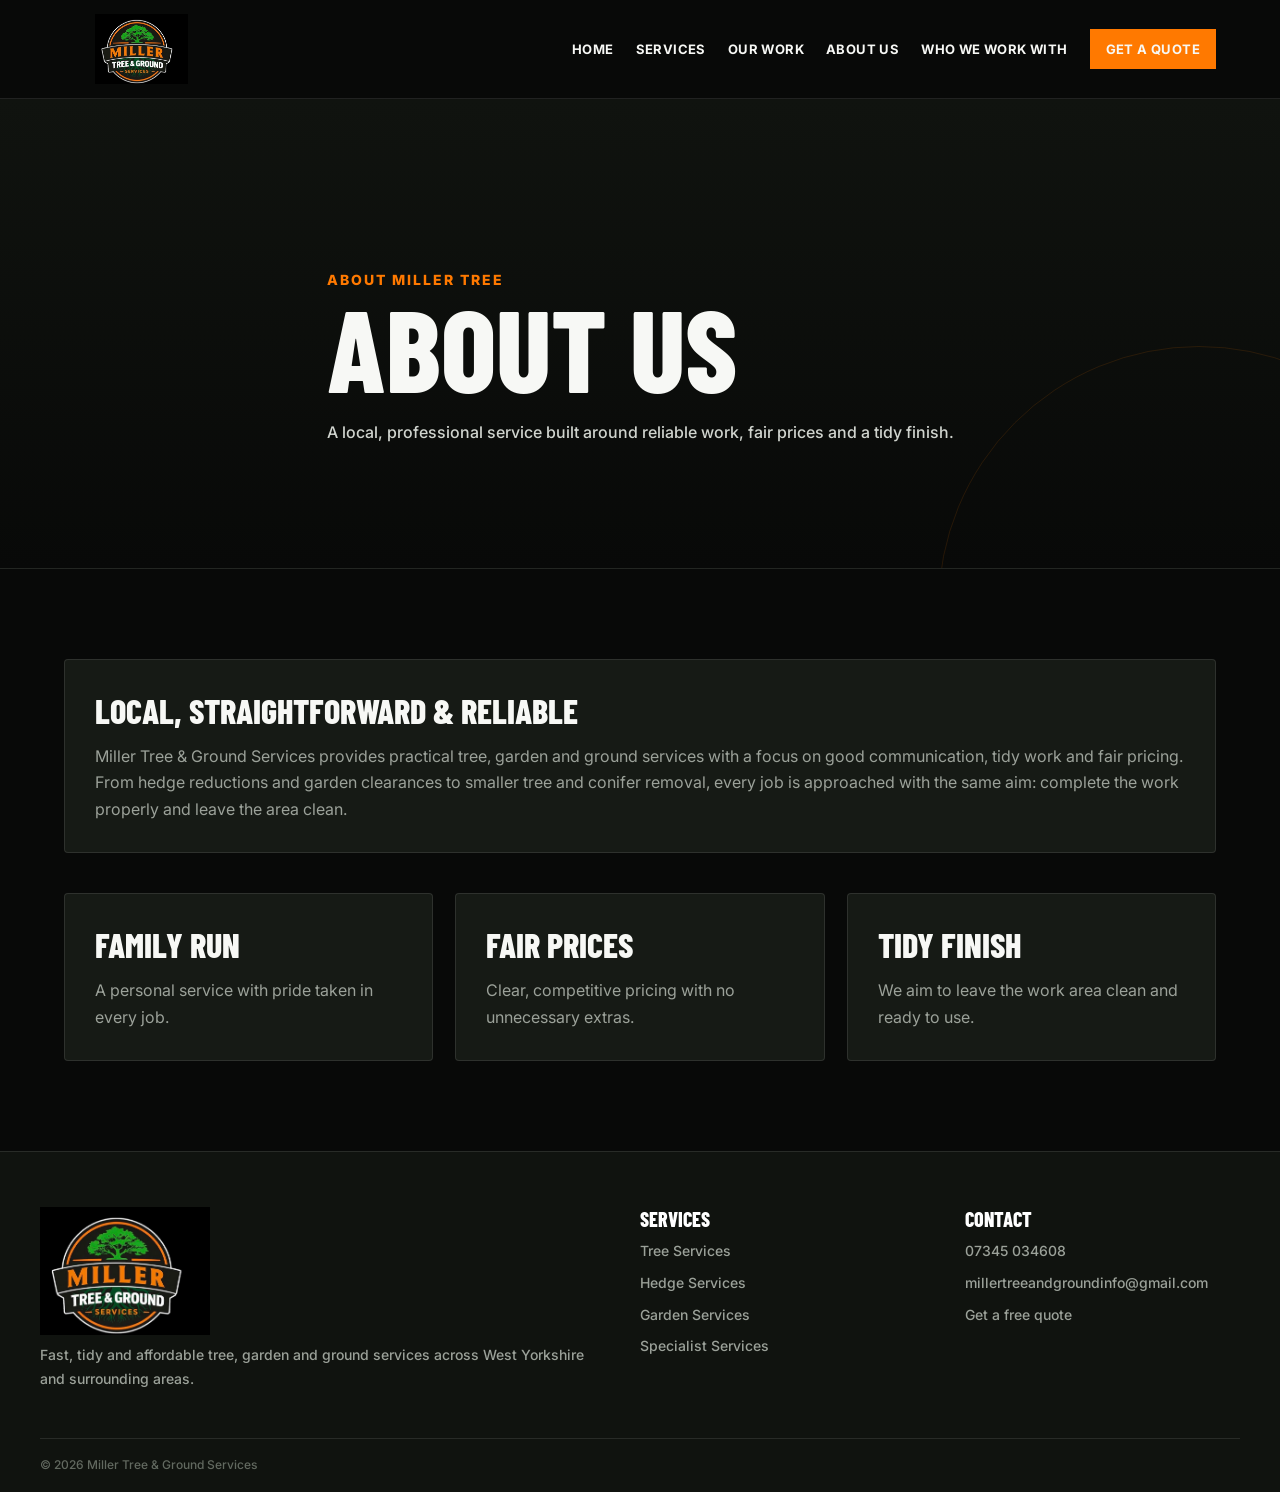
==== about.html @ 715f3e92 "j" ====
<!DOCTYPE html><html lang="en"><head><meta charset="UTF-8"><meta name="viewport" content="width=device-width, initial-scale=1.0"><title>About Us | Miller Tree & Ground Services</title><link rel="icon" href="images/logo.jpg"><link rel="preconnect" href="https://fonts.googleapis.com"><link rel="preconnect" href="https://fonts.gstatic.com" crossorigin><link href="https://fonts.googleapis.com/css2?family=Barlow+Condensed:wght@500;600;700;800&family=Inter:wght@400;500;600;700;800&display=swap" rel="stylesheet"><link rel="stylesheet" href="style.css"><style>.page-wrap{max-width:1200px;margin:0 auto;padding:90px 24px}.page-hero{padding:120px 24px 70px;background:linear-gradient(180deg,#10130f,#080908);border-bottom:1px solid rgba(255,255,255,.08)}.page-hero-inner{max-width:1200px;margin:auto}.eyebrow{color:#ff7900;font:800 14px 'Inter';letter-spacing:2px;text-transform:uppercase}.page-title{font:800 clamp(52px,8vw,96px)/.9 'Barlow Condensed';margin:12px 0 20px;text-transform:uppercase}.page-lead{max-width:760px;color:#d0d4ce;font:500 18px/1.7 'Inter'}.cards{display:grid;grid-template-columns:repeat(3,1fr);gap:22px;margin-top:40px}.card{background:#161a15;border:1px solid rgba(255,255,255,.1);padding:30px;border-radius:4px}.card h3{font:800 34px 'Barlow Condensed';text-transform:uppercase;margin:0 0 12px}.card p{color:#9ba199;line-height:1.65}.card a,.cta{display:inline-block;color:#fff;background:#ff7900;padding:13px 20px;font:800 14px 'Inter';text-decoration:none;margin-top:12px;text-transform:uppercase}.gallery{display:grid;grid-template-columns:repeat(3,1fr);gap:16px;margin-top:35px}.gallery figure{margin:0;background:#161a15;border:1px solid rgba(255,255,255,.1);overflow:hidden}.gallery img{width:100%;height:270px;object-fit:cover;display:block}.gallery figcaption{padding:14px 16px;color:#fff;font:700 14px 'Inter';text-transform:uppercase;letter-spacing:.5px}.ba{display:grid;grid-template-columns:1fr 1fr;gap:20px;margin:35px 0 60px}.ba figure{margin:0;background:#161a15;border:1px solid rgba(255,255,255,.1)}.ba img{width:100%;height:360px;object-fit:cover;display:block}.ba figcaption{padding:14px 18px;font:800 15px 'Inter';color:#fff}.ba .before figcaption{color:#ff7900}.ba .after figcaption{color:#7bd84b}.quote-box{background:#161a15;border:1px solid rgba(255,255,255,.1);padding:35px;max-width:800px}.quote-box label{display:block;color:#d0d4ce;font:700 13px 'Inter';margin:18px 0 7px;text-transform:uppercase}.quote-box input,.quote-box textarea,.quote-box select{width:100%;box-sizing:border-box;background:#080908;border:1px solid rgba(255,255,255,.15);color:#fff;padding:14px;font:500 15px 'Inter'}.quote-box textarea{min-height:150px;resize:vertical}.quote-box button{border:0;cursor:pointer;margin-top:20px;background:#ff7900;color:#fff;padding:15px 24px;font:800 14px 'Inter';text-transform:uppercase}@media(max-width:800px){.cards,.gallery{grid-template-columns:1fr}.ba{grid-template-columns:1fr}.ba img{height:260px}.page-wrap{padding:65px 18px}}</style></head><body><header class="site-header"><div class="header-inner"><a class="logo-link" href="index.html"><img src="images/logo.jpg" alt="Miller Tree & Ground Services"></a><nav><a href="index.html">Home</a><a href="services.html">Services</a><a href="our-work.html">Our Work</a><a href="about.html">About Us</a><a href="who-we-work-with.html">Who We Work With</a><a class="header-cta" href="quote.html">Get A Quote</a></nav></div></header><main><section class="page-hero"><div class="page-hero-inner"><div class="eyebrow">About Miller Tree</div><h1 class="page-title">About Us</h1><p class="page-lead">A local, professional service built around reliable work, fair prices and a tidy finish.</p></div></section><div class="page-wrap"><div class="card"><h3>Local, straightforward & reliable</h3><p>Miller Tree & Ground Services provides practical tree, garden and ground services with a focus on good communication, tidy work and fair pricing.</p><p>From hedge reductions and garden clearances to smaller tree and conifer removal, every job is approached with the same aim: complete the work properly and leave the area clean.</p></div><div class="cards"><article class="card"><h3>Family run</h3><p>A personal service with pride taken in every job.</p></article><article class="card"><h3>Fair prices</h3><p>Clear, competitive pricing with no unnecessary extras.</p></article><article class="card"><h3>Tidy finish</h3><p>We aim to leave the work area clean and ready to use.</p></article></div></div></main><footer class="site-footer"><div class="footer-inner"><div><img src="images/logo.jpg" alt="Miller Tree & Ground Services" style="width:170px"><p>Fast, tidy and affordable tree, garden and ground services across West Yorkshire and surrounding areas.</p></div><div><h3>Services</h3><a href="services.html">Tree Services</a><a href="services.html">Hedge Services</a><a href="services.html">Garden Services</a><a href="services.html">Specialist Services</a></div><div><h3>Contact</h3><a href="tel:07345034608">07345 034608</a><a href="mailto:millertreeandgroundinfo@gmail.com">millertreeandgroundinfo@gmail.com</a><a href="quote.html">Get a free quote</a></div></div><div class="footer-bottom">© 2026 Miller Tree & Ground Services</div></footer></body></html>
---- style.css ----
/* =========================================================
   MILLER TREE & GROUND SERVICES
   MAIN WEBSITE STYLES
========================================================= */


/* =========================================================
   VARIABLES
========================================================= */

:root {

    --black: #080908;
    --black-light: #10130f;
    --black-panel: #161a15;

    --orange: #ff7900;
    --orange-light: #ff941f;

    --green: #5fbd31;
    --green-light: #7bd84b;

    --white: #f7f8f5;
    --grey-light: #d0d4ce;
    --grey: #9ba199;
    --grey-dark: #626960;

    --border: rgba(255,255,255,0.10);

    --shadow:
        0 25px 70px rgba(0,0,0,0.35);

    --max-width: 1200px;

}


/* =========================================================
   RESET
========================================================= */

* {
    box-sizing: border-box;
    margin: 0;
    padding: 0;
}

html {
    scroll-behavior: smooth;
}

body {

    background: var(--black);

    color: var(--white);

    font-family:
        "Inter",
        Arial,
        sans-serif;

    line-height: 1.6;

    overflow-x: hidden;

}

body.menu-open {
    overflow: hidden;
}

a {
    color: inherit;
    text-decoration: none;
}

button,
input,
textarea,
select {
    font-family: inherit;
}

img {
    max-width: 100%;
    display: block;
}


/* =========================================================
   GLOBAL CONTAINER
========================================================= */

.site-container {

    width:
        min(
            var(--max-width),
            calc(100% - 50px)
        );

    margin-left: auto;
    margin-right: auto;

}


/* =========================================================
   TOP BAR
========================================================= */

.top-bar {

    background: var(--orange);

    color: #111;

    font-size: 11px;

    font-weight: 800;

    letter-spacing: 0.08em;

}

.top-bar-inner {

    min-height: 38px;

    display: flex;

    align-items: center;

    justify-content: space-between;

    gap: 20px;

}

.top-bar a {

    transition: 0.2s ease;

}

.top-bar a:hover {
    opacity: 0.65;
}


/* =========================================================
   HEADER
========================================================= */

.site-header {

    position: sticky;

    top: 0;

    z-index: 100;

    background:
        rgba(8,9,8,0.94);

    backdrop-filter:
        blur(18px);

    border-bottom:
        1px solid var(--border);

}

.navigation-container {

    height: 86px;

    display: flex;

    align-items: center;

    justify-content: space-between;

    gap: 35px;

}


/* =========================================================
   BRAND
========================================================= */

.site-brand {

    display: flex;

    align-items: center;

    gap: 12px;

    flex-shrink: 0;

}

.brand-logo-placeholder {

    width: 53px;

    height: 53px;

    border-radius: 50%;

    background:
        linear-gradient(
            145deg,
            var(--orange),
            #cc5200
        );

    color: #111;

    display: grid;

    place-items: center;

    font-family:
        "Barlow Condensed",
        sans-serif;

    font-size: 38px;

    font-weight: 800;

    border:
        2px solid
        rgba(255,255,255,0.25);

}

.brand-text strong {

    display: block;

    font-family:
        "Barlow Condensed",
        sans-serif;

    font-size: 29px;

    line-height: 0.9;

    letter-spacing: 0.04em;

    color: var(--orange);

}

.brand-text span {

    display: block;

    font-size: 8px;

    font-weight: 800;

    letter-spacing: 0.14em;

    margin-top: 5px;

}


/* =========================================================
   DESKTOP NAVIGATION
========================================================= */

.desktop-navigation {

    display: flex;

    align-items: center;

    gap: 25px;

    font-size: 12px;

    font-weight: 700;

}

.desktop-navigation a {

    position: relative;

    opacity: 0.82;

    transition:
        color 0.2s ease,
        opacity 0.2s ease;

}

.desktop-navigation a:hover {

    color: var(--orange);

    opacity: 1;

}

.desktop-navigation a.active {

    color: var(--orange);

    opacity: 1;

}

.navigation-quote {

    background: var(--orange);

    color: #111 !important;

    padding:
        12px 18px;

    border-radius: 5px;

    opacity: 1 !important;

}

.navigation-quote:hover {

    background:
        var(--orange-light);

}


/* =========================================================
   MOBILE MENU
========================================================= */

.mobile-menu-button {

    display: none;

    width: 44px;

    height: 44px;

    border: 0;

    background: transparent;

    cursor: pointer;

}

.mobile-menu-button span {

    display: block;

    width: 25px;

    height: 2px;

    background: white;

    margin:
        5px auto;

}

.mobile-navigation {

    display: none;

}


/* =========================================================
   HERO
========================================================= */

.home-hero {

    min-height: 730px;

    position: relative;

    display: flex;

    align-items: center;

    overflow: hidden;

    background:
        linear-gradient(
            90deg,
            #080908 0%,
            rgba(8,9,8,0.90) 35%,
            rgba(8,9,8,0.48) 100%
        );

}

.home-hero::before {

    content: "";

    position: absolute;

    inset: 0;

    background:
        linear-gradient(
            90deg,
            rgba(8,9,8,0.96),
            rgba(8,9,8,0.70),
            rgba(8,9,8,0.25)
        );

    z-index: 1;

}

.home-hero::after {

    content: "";

    position: absolute;

    width: 700px;

    height: 700px;

    border-radius: 50%;

    border:
        1px solid
        rgba(255,121,0,0.12);

    right: -250px;

    bottom: -300px;

}

.hero-container {

    position: relative;

    z-index: 5;

    display: grid;

    grid-template-columns:
        minmax(0, 1.3fr)
        minmax(300px, 0.7fr);

    gap: 70px;

    align-items: center;

}


/* HERO BACKGROUND PLACEHOLDER */

.home-hero {

    background-color:
        #10140f;

    background-image:
        radial-gradient(
            circle at 80% 50%,
            rgba(95,189,49,0.12),
            transparent 35%
        );

}


/* HERO CONTENT */

.hero-content {

    max-width: 720px;

}

.hero-label {

    color: var(--orange);

    font-size: 12px;

    font-weight: 800;

    letter-spacing: 0.2em;

    margin-bottom: 18px;

}

.hero-content h1 {

    font-family:
        "Barlow Condensed",
        sans-serif;

    text-transform: uppercase;

    font-size:
        clamp(
            70px,
            8vw,
            116px
        );

    line-height: 0.83;

    letter-spacing:
        -0.02em;

    margin-bottom: 30px;

}

.hero-content h1 span {

    color: var(--orange);

    display: inline;

}

.hero-content > p {

    max-width: 620px;

    font-size: 17px;

    color: var(--grey-light);

    margin-bottom: 30px;

}


/* HERO BUTTONS */

.hero-buttons {

    display: flex;

    align-items: center;

    flex-wrap: wrap;

    gap: 12px;

    margin-bottom: 30px;

}

.primary-button,
.secondary-button,
.outline-button,
.phone-button {

    display: inline-flex;

    align-items: center;

    justify-content: center;

    gap: 18px;

    min-height: 48px;

    padding:
        13px 21px;

    border-radius: 5px;

    font-size: 12px;

    font-weight: 800;

    transition:
        transform 0.2s ease,
        background 0.2s ease,
        border-color 0.2s ease;

}

.primary-button {

    background: var(--orange);

    color: #111;

}

.primary-button:hover {

    background:
        var(--orange-light);

    transform:
        translateY(-2px);

}

.primary-button span {

    font-size: 20px;

}

.secondary-button {

    border:
        1px solid
        rgba(255,255,255,0.3);

    background:
        rgba(0,0,0,0.18);

}

.secondary-button:hover {

    border-color:
        var(--orange);

    color:
        var(--orange);

}


/* HERO TRUST */

.hero-trust {

    display: flex;

    flex-wrap: wrap;

    gap: 25px;

    font-size: 11px;

    color: var(--grey-light);

    font-weight: 700;

}

.hero-trust strong {

    color:
        var(--green-light);

    margin-right: 5px;

}


/* =========================================================
   HERO SIDE PANEL
========================================================= */

.hero-side-panel {

    background:
        rgba(8,10,8,0.76);

    border:
        1px solid
        rgba(255,255,255,0.12);

    border-radius: 14px;

    padding:
        42px 35px;

    text-align: center;

    box-shadow:
        var(--shadow);

    backdrop-filter:
        blur(15px);

}

.hero-panel-logo {

    width: 85px;

    height: 85px;

    border-radius: 50%;

    background:
        var(--orange);

    color: #111;

    display: grid;

    place-items: center;

    margin:
        0 auto 20px;

    font-family:
        "Barlow Condensed";

    font-size: 62px;

    font-weight: 800;

}

.hero-side-panel h2 {

    font-family:
        "Barlow Condensed";

    font-size: 52px;

    line-height: 0.8;

    color: var(--orange);

}

.hero-side-panel h3 {

    font-family:
        "Barlow Condensed";

    font-size: 28px;

    line-height: 1;

    margin-top: 8px;

}

.orange-divider {

    width: 70px;

    height: 2px;

    background:
        var(--orange);

    margin:
        25px auto;

}

.hero-side-panel p {

    color:
        var(--grey);

    font-size: 13px;

}

.hero-panel-badge {

    display: inline-block;

    margin-top: 25px;

    padding:
        8px 13px;

    background:
        var(--green);

    color: #071006;

    font-size: 10px;

    font-weight: 900;

    line-height: 1.1;

}


/* =========================================================
   INTRO
========================================================= */

.home-intro {

    padding:
        110px 0;

    background:
        var(--black-light);

    border-top:
        1px solid var(--border);

    border-bottom:
        1px solid var(--border);

}

.intro-grid {

    display: grid;

    grid-template-columns:
        0.9fr 1.1fr;

    gap: 80px;

    align-items: center;

}

.section-label {

    color:
        var(--orange);

    font-size: 11px;

    letter-spacing:
        0.18em;

    font-weight: 800;

    text-transform: uppercase;

    margin-bottom: 12px;

}

.intro-grid h2,
.section-heading-row h2,
.why-content h2,
.service-area h2,
.cta-box h2 {

    font-family:
        "Barlow Condensed";

    text-transform:
        uppercase;

    font-size:
        clamp(
            50px,
            6vw,
            78px
        );

    line-height:
        0.88;

}

.intro-grid h2 span {

    color:
        var(--orange);

}

.intro-copy p {

    color:
        var(--grey-light);

    font-size:
        16px;

    margin-bottom:
        18px;

}

.text-link {

    display:
        inline-flex;

    align-items:
        center;

    gap: 14px;

    color:
        var(--orange);

    font-size:
        11px;

    font-weight:
        800;

    margin-top:
        8px;

}

.text-link span {

    font-size:
        18px;

}


/* =========================================================
   HOME SERVICES
========================================================= */

.home-services {

    padding:
        110px 0;

    background:
        var(--black);

}

.section-heading-row {

    display:
        flex;

    align-items:
        flex-end;

    justify-content:
        space-between;

    gap:
        40px;

    margin-bottom:
        45px;

}

.outline-button {

    border:
        1px solid
        rgba(255,255,255,0.25);

    padding:
        12px 18px;

}

.outline-button:hover {

    border-color:
        var(--orange);

    color:
        var(--orange);

}

.home-service-grid {

    display:
        grid;

    grid-template-columns:
        repeat(4,1fr);

    gap:
        15px;

}

.home-service-card {

    min-height:
        360px;

    padding:
        30px;

    background:
        linear-gradient(
            150deg,
            #1a1f19,
            #10130f
        );

    border:
        1px solid
        var(--border);

    border-radius:
        10px;

    position:
        relative;

    overflow:
        hidden;

    transition:
        transform 0.25s ease,
        border-color 0.25s ease;

}

.home-service-card:hover {

    transform:
        translateY(-7px);

    border-color:
        rgba(255,121,0,0.45);

}

.home-service-card::before {

    content:
        "";

    position:
        absolute;

    width:
        150px;

    height:
        150px;

    border:
        1px solid
        rgba(255,121,0,0.12);

    border-radius:
        50%;

    top:
        -70px;

    right:
        -60px;

}

.service-number {

    color:
        var(--orange);

    font-family:
        "Barlow Condensed";

    font-size:
        20px;

    font-weight:
        800;

}

.service-card-icon {

    font-size:
        38px;

    margin:
        25px 0 18px;

}

.home-service-card h3 {

    font-family:
        "Barlow Condensed";

    font-size:
        31px;

    line-height:
        0.95;

    margin-bottom:
        18px;

}

.home-service-card p {

    color:
        var(--grey);

    font-size:
        13px;

}

.card-arrow {

    position:
        absolute;

    bottom:
        25px;

    right:
        25px;

    color:
        var(--orange);

    font-size:
        24px;

}


/* =========================================================
   WHY SECTION
========================================================= */

.home-why {

    padding:
        110px 0;

    background:
        #171b16;

}

.why-grid {

    display:
        grid;

    grid-template-columns:
        1fr 1fr;

    gap:
        80px;

    align-items:
        center;

}

.why-image-placeholder {

    min-height:
        620px;

    border-radius:
        12px;

    background:
        linear-gradient(
            145deg,
            #222921,
            #10130f
        );

    border:
        1px solid
        var(--border);

    position:
        relative;

    overflow:
        hidden;

}

.why-image-placeholder::before {

    content:
        "";

    position:
        absolute;

    inset:
        30px;

    border:
        1px dashed
        rgba(255,255,255,0.12);

    border-radius:
        8px;

}

.placeholder-content {

    position:
        absolute;

    inset:
        0;

    display:
        flex;

    flex-direction:
        column;

    align-items:
        center;

    justify-content:
        center;

    color:
        var(--grey-dark);

}

.placeholder-content span {

    font-size:
        12px;

    letter-spacing:
        0.2em;

    font-weight:
        800;

}

.placeholder-content strong {

    font-family:
        "Barlow Condensed";

    font-size:
        70px;

    color:
        rgba(255,255,255,0.08);

    line-height:
        0.8;

}

.placeholder-content small {

    margin-top:
        15px;

    font-size:
        9px;

    letter-spacing:
        0.1em;

}

.why-content h2 span {

    color:
        var(--green);

}

.why-list {

    margin:
        35px 0;

    display:
        grid;

    grid-template-columns:
        1fr 1fr;

    gap:
        25px;

}

.why-item {

    display:
        flex;

    gap:
        13px;

}

.why-check {

    width:
        30px;

    height:
        30px;

    flex-shrink:
        0;

    border-radius:
        50%;

    background:
        rgba(95,189,49,0.14);

    color:
        var(--green-light);

    display:
        grid;

    place-items:
        center;

    font-weight:
        900;

}

.why-item h3 {

    font-size:
        13px;

    margin-bottom:
        4px;

}

.why-item p {

    color:
        var(--grey);

    font-size:
        11px;

}


/* =========================================================
   FEATURED WORK
========================================================= */

.home-work {

    padding:
        110px 0;

    background:
        #0d100c;

}

.featured-work-grid {

    display:
        grid;

    grid-template-columns:
        1.5fr 1fr 1fr;

    grid-auto-rows:
        300px;

    gap:
        14px;

}

.featured-work-placeholder {

    background:
        linear-gradient(
            145deg,
            #1b201a,
            #0e110e
        );

    border:
        1px solid
        var(--border);

    border-radius:
        9px;

    display:
        flex;

    flex-direction:
        column;

    align-items:
        center;

    justify-content:
        center;

    color:
        var(--grey-dark);

    transition:
        transform 0.25s ease,
        border-color 0.25s ease;

}

.featured-work-placeholder:hover {

    transform:
        scale(1.015);

    border-color:
        rgba(255,121,0,0.4);

}

.featured-work-placeholder span {

    font-size:
        10px;

    letter-spacing:
        0.2em;

}

.featured-work-placeholder strong {

    font-family:
        "Barlow Condensed";

    font-size:
        42px;

    color:
        rgba(255,255,255,0.08);

}


/* =========================================================
   SERVICE AREA
========================================================= */

.service-area {

    padding:
        70px 0;

    background:
        var(--green);

    color:
        #081006;

}

.service-area .section-label {

    color:
        #081006;

}

.service-area-inner {

    display:
        grid;

    grid-template-columns:
        1fr 0.8fr;

    gap:
        80px;

    align-items:
        center;

}

.service-area h2 {

    max-width:
        700px;

}

.service-area-inner p {

    font-size:
        15px;

    margin-bottom:
        22px;

}


/* =========================================================
   CTA
========================================================= */

.home-cta {

    padding:
        100px 0;

    background:
        var(--black);

}

.cta-box {

    background:
        linear-gradient(
            130deg,
            #1a1f19,
            #10130f
        );

    border:
        1px solid
        var(--border);

    border-radius:
        12px;

    padding:
        55px;

    display:
        flex;

    align-items:
        center;

    justify-content:
        space-between;

    gap:
        40px;

}

.cta-box p {

    color:
        var(--grey);

    margin-top:
        12px;

}

.cta-buttons {

    display:
        flex;

    flex-wrap:
        wrap;

    gap:
        10px;

}

.phone-button {

    border:
        1px solid
        rgba(255,255,255,0.2);

}


/* =========================================================
   FOOTER
========================================================= */

.site-footer {

    background:
        #050705;

    border-top:
        1px solid
        var(--border);

}

.footer-grid {

    padding:
        65px 0;

    display:
        grid;

    grid-template-columns:
        1.5fr
        0.7fr
        0.9fr
        1fr;

    gap:
        50px;

}

.footer-logo {

    display:
        flex;

    align-items:
        center;

    gap:
        12px;

}

.footer-logo-mark {

    width:
        50px;

    height:
        50px;

    border-radius:
        50%;

    background:
        var(--orange);

    color:
        #111;

    display:
        grid;

    place-items:
        center;

    font-family:
        "Barlow Condensed";

    font-size:
        35px;

    font-weight:
        800;

}

.footer-logo strong {

    display:
        block;

    color:
        var(--orange);

    font-family:
        "Barlow Condensed";

    font-size:
        27px;

    line-height:
        0.9;

}

.footer-logo span {

    display:
        block;

    font-size:
        7px;

    font-weight:
        800;

    letter-spacing:
        0.12em;

    margin-top:
        4px;

}

.footer-company > p {

    color:
        var(--grey);

    font-size:
        12px;

    max-width:
        360px;

    margin:
        18px 0;

}

.footer-badges {

    display:
        flex;

    flex-wrap:
        wrap;

    gap:
        8px;

}

.footer-badges span {

    color:
        var(--green-light);

    font-size:
        9px;

    font-weight:
        800;

}

.footer-column {

    display:
        flex;

    flex-direction:
        column;

    gap:
        9px;

}

.footer-column h3 {

    color:
        var(--orange);

    font-size:
        10px;

    letter-spacing:
        0.15em;

    margin-bottom:
        8px;

}

.footer-column a,
.footer-column span {

    color:
        var(--grey);

    font-size:
        11px;

}

.footer-column a:hover {

    color:
        var(--orange);

}

.footer-quote {

    margin-top:
        12px;

    color:
        var(--orange) !important;

    font-weight:
        800;

}

.footer-bottom {

    border-top:
        1px solid
        var(--border);

}

.footer-bottom-inner {

    min-height:
        50px;

    display:
        flex;

    align-items:
        center;

    justify-content:
        space-between;

    color:
        #555d54;

    font-size:
        10px;

}


/* =========================================================
   TABLET
========================================================= */

@media (max-width: 1050px) {

    .desktop-navigation {

        gap:
            15px;

    }

    .desktop-navigation a {

        font-size:
            10px;

    }

    .hero-container {

        grid-template-columns:
            1fr;

    }

    .hero-side-panel {

        display:
            none;

    }

    .home-service-grid {

        grid-template-columns:
            1fr 1fr;

    }

    .footer-grid {

        grid-template-columns:
            1fr 1fr;

    }

}


/* =========================================================
   MOBILE
========================================================= */

@media (max-width: 750px) {


    .site-container {

        width:
            calc(100% - 30px);

    }


    /* TOP BAR */

    .top-bar {

        font-size:
            8px;

    }

    .top-bar-inner {

        min-height:
            34px;

    }


    /* HEADER */

    .navigation-container {

        height:
            72px;

    }

    .brand-logo-placeholder {

        width:
            43px;

        height:
            43px;

        font-size:
            31px;

    }

    .brand-text strong {

        font-size:
            22px;

    }

    .brand-text span {

        font-size:
            6px;

    }


    /* DESKTOP NAV HIDDEN */

    .desktop-navigation {

        display:
            none;

    }


    /* MOBILE BUTTON */

    .mobile-menu-button {

        display:
            block;

    }


    /* MOBILE NAV */

    .mobile-navigation {

        position:
            fixed;

        top:
            106px;

        left:
            0;

        right:
            0;

        bottom:
            0;

        background:
            #080908;

        z-index:
            99;

        padding:
            50px 25px;

        display:
            flex;

        flex-direction:
            column;

        align-items:
            flex-start;

        gap:
            25px;

        transform:
            translateX(100%);

        transition:
            transform 0.3s ease;

    }

    .mobile-navigation.open {

        transform:
            translateX(0);

    }

    .mobile-navigation a {

        font-family:
            "Barlow Condensed";

        font-size:
            38px;

        text-transform:
            uppercase;

        line-height:
            0.9;

    }

    .mobile-navigation .mobile-quote-button {

        font-family:
            "Inter";

        font-size:
            13px;

        text-transform:
            none;

        background:
            var(--orange);

        color:
            #111;

        padding:
            13px 20px;

        border-radius:
            5px;

    }


    /* HERO */

    .home-hero {

        min-height:
            680px;

    }

    .hero-container {

        padding:
            75px 0;

    }

    .hero-content h1 {

        font-size:
            68px;

    }

    .hero-content > p {

        font-size:
            14px;

    }

    .hero-buttons {

        flex-direction:
            column;

        align-items:
            stretch;

    }

    .primary-button,
    .secondary-button {

        width:
            100%;

    }

    .hero-trust {

        display:
            grid;

        grid-template-columns:
            1fr 1fr;

        gap:
            10px;

        font-size:
            9px;

    }


    /* INTRO */

    .home-intro {

        padding:
            75px 0;

    }

    .intro-grid {

        grid-template-columns:
            1fr;

        gap:
            35px;

    }

    .intro-grid h2,
    .section-heading-row h2,
    .why-content h2,
    .service-area h2,
    .cta-box h2 {

        font-size:
            53px;

    }


    /* SECTION HEADINGS */

    .section-heading-row {

        display:
            block;

    }

    .section-heading-row .outline-button {

        margin-top:
            22px;

    }


    /* SERVICES */

    .home-services {

        padding:
            75px 0;

    }

    .home-service-grid {

        grid-template-columns:
            1fr;

    }

    .home-service-card {

        min-height:
            300px;

    }


    /* WHY */

    .home-why {

        padding:
            75px 0;

    }

    .why-grid {

        grid-template-columns:
            1fr;

        gap:
            45px;

    }

    .why-image-placeholder {

        min-height:
            390px;

    }

    .why-list {

        grid-template-columns:
            1fr;

    }


    /* WORK */

    .home-work {

        padding:
            75px 0;

    }

    .featured-work-grid {

        grid-template-columns:
            1fr 1fr;

        grid-auto-rows:
            190px;

    }

    .featured-work-placeholder.large {

        grid-column:
            1 / -1;

    }


    /* SERVICE AREA */

    .service-area {

        padding:
            60px 0;

    }

    .service-area-inner {

        grid-template-columns:
            1fr;

        gap:
            30px;

    }


    /* CTA */

    .home-cta {

        padding:
            65px 0;

    }

    .cta-box {

        padding:
            35px 25px;

        display:
            block;

    }

    .cta-buttons {

        margin-top:
            25px;

        flex-direction:
            column;

    }

    .cta-buttons a {

        width:
            100%;

    }


    /* FOOTER */

    .footer-grid {

        grid-template-columns:
            1fr;

        gap:
            35px;

        padding:
            50px 0;

    }

    .footer-bottom-inner {

        display:
            block;

        padding:
            15px 0;

    }

    .footer-bottom-inner span {

        display:
            block;

        margin:
            5px 0;

    }

}


/* =========================================================
   SMALL MOBILE
========================================================= */

@media (max-width: 430px) {

    .hero-content h1 {

        font-size:
            58px;

    }

    .hero-trust {

        grid-template-columns:
            1fr;

    }

    .featured-work-grid {

        grid-template-columns:
            1fr;

    }

    .featured-work-placeholder.large {

        grid-column:
            auto;

    }

}
/* =========================================================
   MULTI-PAGE WEBSITE STYLES
   SERVICES / OUR WORK / ABOUT / CUSTOMERS / QUOTE
========================================================= */


/* =========================================================
   GENERAL PAGE HERO
========================================================= */

.page-hero {

    min-height: 470px;

    display: flex;

    align-items: center;

    position: relative;

    overflow: hidden;

    background:
        radial-gradient(
            circle at 80% 45%,
            rgba(95,189,49,0.13),
            transparent 32%
        ),
        linear-gradient(
            135deg,
            #151a14,
            #080908 65%
        );

    border-bottom:
        1px solid var(--border);

}

.page-hero::after {

    content: "";

    position: absolute;

    width: 520px;
    height: 520px;

    border-radius: 50%;

    border:
        1px solid
        rgba(255,121,0,0.12);

    right: -180px;
    bottom: -300px;

}

.page-hero .site-container {

    position: relative;

    z-index: 2;

}

.page-hero h1 {

    max-width: 950px;

    font-family:
        "Barlow Condensed",
        sans-serif;

    font-size:
        clamp(70px, 9vw, 120px);

    line-height: 0.82;

    text-transform: uppercase;

    margin-bottom: 25px;

}

.page-hero h1 span {

    color:
        var(--orange);

}

.page-hero p {

    max-width: 650px;

    color:
        var(--grey-light);

    font-size:
        16px;

}


/* =========================================================
   SERVICES INTRO
========================================================= */

.services-intro {

    padding:
        95px 0;

    background:
        var(--black-light);

    border-bottom:
        1px solid var(--border);

}

.services-intro h2 {

    max-width:
        800px;

    font-family:
        "Barlow Condensed";

    font-size:
        clamp(48px, 6vw, 76px);

    line-height:
        0.88;

    text-transform:
        uppercase;

    margin-bottom:
        25px;

}

.services-intro p {

    max-width:
        720px;

    color:
        var(--grey);

    font-size:
        15px;

}


/* =========================================================
   SERVICE DETAIL SECTIONS
========================================================= */

.service-detail-section {

    padding:
        110px 0;

    background:
        var(--black);

    border-bottom:
        1px solid var(--border);

}

.service-detail-section.alternate {

    background:
        #151915;

}

.service-detail-grid {

    display:
        grid;

    grid-template-columns:
        0.8fr 1.2fr;

    gap:
        90px;

    align-items:
        center;

}


/* SERVICE VISUAL */

.service-detail-visual {

    min-height:
        500px;

    border:
        1px solid
        rgba(255,255,255,0.1);

    border-radius:
        14px;

    background:
        radial-gradient(
            circle at center,
            rgba(95,189,49,0.13),
            transparent 55%
        ),
        linear-gradient(
            145deg,
            #1b211a,
            #0c0f0c
        );

    position:
        relative;

    overflow:
        hidden;

    display:
        flex;

    flex-direction:
        column;

    align-items:
        center;

    justify-content:
        center;

    text-align:
        center;

}

.service-detail-visual::before {

    content:
        "";

    position:
        absolute;

    width:
        320px;

    height:
        320px;

    border:
        1px solid
        rgba(255,121,0,0.13);

    border-radius:
        50%;

}

.service-detail-number {

    position:
        absolute;

    top:
        25px;

    left:
        28px;

    color:
        var(--orange);

    font-family:
        "Barlow Condensed";

    font-size:
        22px;

    font-weight:
        800;

}

.service-detail-symbol {

    position:
        relative;

    z-index:
        2;

    font-size:
        85px;

    margin-bottom:
        20px;

}

.service-detail-visual h3 {

    position:
        relative;

    z-index:
        2;

    font-family:
        "Barlow Condensed";

    font-size:
        52px;

    line-height:
        0.82;

}

.service-detail-visual h3 span {

    display:
        block;

    color:
        var(--orange);

}


/* SERVICE CONTENT */

.service-detail-content {

    max-width:
        650px;

}

.service-detail-content h2 {

    font-family:
        "Barlow Condensed";

    font-size:
        clamp(48px, 5vw, 70px);

    line-height:
        0.87;

    text-transform:
        uppercase;

    margin-bottom:
        25px;

}

.service-detail-content > p {

    color:
        var(--grey-light);

    font-size:
        15px;

    margin-bottom:
        30px;

}


/* SERVICE LIST */

.service-list {

    display:
        grid;

    grid-template-columns:
        1fr 1fr;

    gap:
        12px;

    margin-bottom:
        32px;

}

.service-list div {

    display:
        flex;

    align-items:
        center;

    gap:
        10px;

    color:
        var(--grey-light);

    font-size:
        12px;

    padding:
        10px;

    background:
        rgba(255,255,255,0.025);

    border:
        1px solid
        rgba(255,255,255,0.06);

    border-radius:
        4px;

}

.service-list span {

    color:
        var(--green-light);

    font-weight:
        900;

}


/* =========================================================
   WASTE SECTION
========================================================= */

.waste-section {

    padding:
        60px 0;

    background:
        var(--green);

    color:
        #081006;

}

.waste-grid {

    display:
        grid;

    grid-template-columns:
        auto 1fr auto;

    gap:
        30px;

    align-items:
        center;

}

.waste-icon {

    width:
        70px;

    height:
        70px;

    border-radius:
        50%;

    background:
        rgba(0,0,0,0.12);

    display:
        grid;

    place-items:
        center;

    font-size:
        32px;

}

.waste-section .section-label {

    color:
        #081006;

}

.waste-section h2 {

    font-family:
        "Barlow Condensed";

    font-size:
        clamp(38px, 4vw, 60px);

    line-height:
        0.9;

}

.waste-section p {

    margin-top:
        8px;

    font-size:
        13px;

}

.waste-badge {

    padding:
        15px 20px;

    border:
        1px solid
        rgba(0,0,0,0.25);

    font-size:
        9px;

    font-weight:
        800;

    text-align:
        center;

}

.waste-badge strong {

    display:
        block;

    font-size:
        11px;

    margin-top:
        3px;

}


/* =========================================================
   GALLERY PAGE
========================================================= */

.gallery-intro {

    padding:
        90px 0;

    background:
        var(--black-light);

}

.gallery-intro-inner {

    display:
        grid;

    grid-template-columns:
        1fr 0.8fr;

    gap:
        80px;

    align-items:
        end;

}

.gallery-intro h2 {

    font-family:
        "Barlow Condensed";

    font-size:
        clamp(50px, 6vw, 78px);

    line-height:
        0.85;

    text-transform:
        uppercase;

}

.gallery-intro h2 span {

    color:
        var(--orange);

}

.gallery-intro p {

    color:
        var(--grey);

    font-size:
        14px;

}


/* GALLERY */

.work-gallery-section {

    padding:
        75px 0 110px;

    background:
        var(--black);

}


/* FILTERS */

.gallery-filters {

    display:
        flex;

    flex-wrap:
        wrap;

    gap:
        8px;

    margin-bottom:
        30px;

}

.gallery-filter {

    border:
        1px solid
        rgba(255,255,255,0.16);

    background:
        transparent;

    color:
        var(--grey-light);

    padding:
        10px 16px;

    border-radius:
        4px;

    cursor:
        pointer;

    font-size:
        10px;

    font-weight:
        800;

    text-transform:
        uppercase;

    transition:
        0.2s ease;

}

.gallery-filter:hover,
.gallery-filter.active {

    background:
        var(--orange);

    border-color:
        var(--orange);

    color:
        #111;

}


/* GALLERY GRID */

.work-gallery {

    display:
        grid;

    grid-template-columns:
        repeat(3, 1fr);

    grid-auto-rows:
        330px;

    gap:
        14px;

}

.work-gallery-item {

    position:
        relative;

    border:
        0;

    padding:
        0;

    overflow:
        hidden;

    border-radius:
        8px;

    background:
        #161b15;

    cursor:
        pointer;

}

.work-gallery-item.large {

    grid-column:
        span 2;

}

.work-photo-placeholder {

    position:
        absolute;

    inset:
        0;

    display:
        flex;

    align-items:
        center;

    justify-content:
        center;

    text-align:
        center;

    background:
        linear-gradient(
            145deg,
            #202820,
            #10140f
        );

}

.work-photo-placeholder > div {

    display:
        flex;

    flex-direction:
        column;

    align-items:
        center;

}

.work-photo-placeholder span {

    color:
        var(--orange);

    font-size:
        9px;

    font-weight:
        800;

    letter-spacing:
        0.18em;

}

.work-photo-placeholder strong {

    font-family:
        "Barlow Condensed";

    font-size:
        65px;

    line-height:
        0.8;

    color:
        rgba(255,255,255,0.08);

}

.work-photo-placeholder small {

    margin-top:
        12px;

    color:
        var(--grey-dark);

    font-size:
        9px;

}

.work-photo-overlay {

    position:
        absolute;

    left:
        0;

    right:
        0;

    bottom:
        0;

    padding:
        25px;

    background:
        linear-gradient(
            transparent,
            rgba(0,0,0,0.85)
        );

    opacity:
        0;

    transform:
        translateY(10px);

    transition:
        0.25s ease;

}

.work-gallery-item:hover
.work-photo-overlay {

    opacity:
        1;

    transform:
        translateY(0);

}

.work-photo-overlay span {

    display:
        block;

    color:
        var(--orange);

    font-size:
        9px;

    font-weight:
        800;

    letter-spacing:
        0.15em;

}

.work-photo-overlay strong {

    font-size:
        12px;

}


/* GALLERY NOTE */

.gallery-note {

    padding:
        0 0 100px;

    background:
        var(--black);

}

.gallery-note-box {

    padding:
        30px;

    border:
        1px solid
        var(--border);

    border-radius:
        8px;

    display:
        flex;

    align-items:
        center;

    gap:
        20px;

}

.gallery-note-icon {

    width:
        45px;

    height:
        45px;

    border-radius:
        50%;

    background:
        rgba(255,121,0,0.12);

    color:
        var(--orange);

    display:
        grid;

    place-items:
        center;

    font-size:
        25px;

}

.gallery-note-box h3 {

    font-family:
        "Barlow Condensed";

    font-size:
        24px;

}

.gallery-note-box p {

    color:
        var(--grey);

    font-size:
        12px;

}


/* LIGHTBOX */

.work-lightbox {

    position:
        fixed;

    inset:
        0;

    background:
        rgba(0,0,0,0.94);

    z-index:
        500;

    display:
        none;

    align-items:
        center;

    justify-content:
        center;

    padding:
        40px;

}

.work-lightbox.open {

    display:
        flex;

}

.work-lightbox img {

    max-width:
        90vw;

    max-height:
        85vh;

    object-fit:
        contain;

}

.work-lightbox-close {

    position:
        absolute;

    top:
        20px;

    right:
        25px;

    width:
        45px;

    height:
        45px;

    border:
        1px solid
        rgba(255,255,255,0.2);

    border-radius:
        50%;

    background:
        rgba(0,0,0,0.5);

    color:
        white;

    font-size:
        30px;

    cursor:
        pointer;

}


/* =========================================================
   ABOUT PAGE
========================================================= */

.about-main {

    padding:
        110px 0;

    background:
        var(--black);

}

.about-main-grid {

    display:
        grid;

    grid-template-columns:
        0.9fr 1.1fr;

    gap:
        90px;

    align-items:
        center;

}

.about-visual {

    min-height:
        600px;

    border-radius:
        14px;

    border:
        1px solid
        var(--border);

    background:
        radial-gradient(
            circle,
            rgba(255,121,0,0.13),
            transparent 50%
        ),
        linear-gradient(
            145deg,
            #1c221b,
            #0c0f0c
        );

    display:
        grid;

    place-items:
        center;

    position:
        relative;

    overflow:
        hidden;

}

.about-visual::before {

    content:
        "";

    position:
        absolute;

    width:
        370px;

    height:
        370px;

    border:
        1px solid
        rgba(255,255,255,0.08);

    border-radius:
        50%;

}

.about-visual-inner {

    position:
        relative;

    z-index:
        2;

    display:
        flex;

    flex-direction:
        column;

    align-items:
        center;

}

.about-visual-inner span {

    font-size:
        12px;

    letter-spacing:
        0.25em;

    color:
        var(--orange);

    font-weight:
        800;

}

.about-visual-inner strong {

    font-family:
        "Barlow Condensed";

    font-size:
        210px;

    line-height:
        0.75;

    color:
        rgba(255,255,255,0.08);

}

.about-visual-inner small {

    font-size:
        8px;

    font-weight:
        800;

    letter-spacing:
        0.15em;

    color:
        var(--grey);

}

.about-copy h2 {

    font-family:
        "Barlow Condensed";

    font-size:
        clamp(50px, 6vw, 76px);

    line-height:
        0.86;

    text-transform:
        uppercase;

    margin-bottom:
        30px;

}

.about-copy h2 span {

    color:
        var(--orange);

}

.about-copy p {

    color:
        var(--grey-light);

    font-size:
        15px;

    margin-bottom:
        18px;

}


/* =========================================================
   VALUES
========================================================= */

.values-section {

    padding:
        105px 0;

    background:
        #151915;

}

.values-section h2 {

    font-family:
        "Barlow Condensed";

    font-size:
        clamp(50px, 6vw, 78px);

    line-height:
        0.85;

    text-transform:
        uppercase;

}

.values-section h2 span {

    color:
        var(--orange);

}

.values-intro {

    max-width:
        350px;

    color:
        var(--grey);

    font-size:
        13px;

}

.values-grid {

    display:
        grid;

    grid-template-columns:
        repeat(4,1fr);

    gap:
        15px;

}

.value-card {

    min-height:
        310px;

    background:
        #10130f;

    border:
        1px solid
        var(--border);

    border-radius:
        8px;

    padding:
        28px;

    position:
        relative;

}

.value-number {

    color:
        var(--orange);

    font-family:
        "Barlow Condensed";

    font-size:
        20px;

}

.value-icon {

    width:
        50px;

    height:
        50px;

    border-radius:
        50%;

    background:
        rgba(95,189,49,0.12);

    color:
        var(--green-light);

    display:
        grid;

    place-items:
        center;

    font-size:
        22px;

    margin:
        35px 0 20px;

}

.value-card h3 {

    font-family:
        "Barlow Condensed";

    font-size:
        29px;

    line-height:
        0.9;

    margin-bottom:
        14px;

}

.value-card p {

    color:
        var(--grey);

    font-size:
        11px;

}


/* =========================================================
   ABOUT WHY
========================================================= */

.about-why {

    padding:
        110px 0;

    background:
        var(--black);

}

.about-why-grid {

    display:
        grid;

    grid-template-columns:
        1fr 0.8fr;

    gap:
        90px;

    align-items:
        center;

}

.about-why-copy h2 {

    font-family:
        "Barlow Condensed";

    font-size:
        clamp(55px, 6vw, 82px);

    line-height:
        0.84;

    text-transform:
        uppercase;

}

.about-why-copy h2 span {

    color:
        var(--green);

}

.about-why-copy > p {

    color:
        var(--grey-light);

    font-size:
        14px;

    max-width:
        620px;

    margin:
        25px 0 30px;

}

.about-check-list {

    display:
        grid;

    grid-template-columns:
        1fr 1fr;

    gap:
        14px;

}

.about-check-list div {

    display:
        flex;

    align-items:
        center;

    gap:
        10px;

}

.about-check-list span {

    width:
        27px;

    height:
        27px;

    border-radius:
        50%;

    background:
        rgba(95,189,49,0.13);

    color:
        var(--green-light);

    display:
        grid;

    place-items:
        center;

}

.about-check-list strong {

    font-size:
        11px;

}

.about-why-card {

    min-height:
        450px;

    border:
        1px solid
        var(--border);

    border-radius:
        12px;

    background:
        radial-gradient(
            circle,
            rgba(95,189,49,0.13),
            transparent 50%
        ),
        #10140f;

    display:
        flex;

    flex-direction:
        column;

    align-items:
        center;

    justify-content:
        center;

    text-align:
        center;

}

.about-why-card-mark {

    width:
        105px;

    height:
        105px;

    border-radius:
        50%;

    background:
        var(--orange);

    color:
        #111;

    display:
        grid;

    place-items:
        center;

    font-family:
        "Barlow Condensed";

    font-size:
        78px;

    font-weight:
        800;

}

.about-why-card h3 {

    color:
        var(--orange);

    font-family:
        "Barlow Condensed";

    font-size:
        48px;

    line-height:
        0.8;

    margin-top:
        25px;

}

.about-why-card p {

    font-size:
        8px;

    font-weight:
        800;

    letter-spacing:
        0.15em;

    margin-top:
        5px;

}

.about-why-card > span {

    color:
        var(--grey);

    font-size:
        9px;

    letter-spacing:
        0.15em;

}


/* =========================================================
   ABOUT AREA
========================================================= */

.about-area {

    padding:
        75px 0;

    background:
        var(--green);

    color:
        #081006;

}

.about-area-grid {

    display:
        grid;

    grid-template-columns:
        1fr 0.8fr;

    gap:
        80px;

    align-items:
        center;

}

.about-area .section-label {

    color:
        #081006;

}

.about-area h2 {

    font-family:
        "Barlow Condensed";

    font-size:
        clamp(45px, 5vw, 70px);

    line-height:
        0.87;

}

.about-area p {

    font-size:
        14px;

    margin-bottom:
        22px;

}


/* =========================================================
   WHO WE WORK WITH
========================================================= */

.audience-intro {

    padding:
        95px 0;

    background:
        var(--black-light);

}

.audience-intro-grid {

    display:
        grid;

    grid-template-columns:
        1fr 0.8fr;

    gap:
        80px;

}

.audience-intro h2 {

    font-family:
        "Barlow Condensed";

    font-size:
        clamp(50px, 6vw, 78px);

    line-height:
        0.85;

    text-transform:
        uppercase;

}

.audience-intro h2 span {

    color:
        var(--orange);

}

.audience-intro-grid p {

    color:
        var(--grey);

    font-size:
        14px;

    margin-bottom:
        15px;

}


/* CUSTOMER TYPES */

.customer-types {

    padding:
        105px 0;

    background:
        var(--black);

}

.customer-types h2 {

    font-family:
        "Barlow Condensed";

    font-size:
        clamp(50px, 6vw, 78px);

    line-height:
        0.85;

    text-transform:
        uppercase;

}

.customer-types h2 span {

    color:
        var(--orange);

}

.customer-heading-copy {

    max-width:
        350px;

    color:
        var(--grey);

    font-size:
        13px;

}

.customer-grid {

    display:
        grid;

    grid-template-columns:
        repeat(4,1fr);

    gap:
        14px;

}

.customer-card {

    min-height:
        370px;

    padding:
        28px;

    background:
        linear-gradient(
            145deg,
            #1a1f19,
            #10130f
        );

    border:
        1px solid
        var(--border);

    border-radius:
        8px;

    position:
        relative;

    transition:
        0.25s ease;

}

.customer-card:hover {

    transform:
        translateY(-5px);

    border-color:
        rgba(255,121,0,0.35);

}

.customer-number {

    color:
        var(--orange);

    font-family:
        "Barlow Condensed";

    font-size:
        20px;

}

.customer-icon {

    width:
        55px;

    height:
        55px;

    border-radius:
        50%;

    background:
        rgba(95,189,49,0.12);

    display:
        grid;

    place-items:
        center;

    font-size:
        22px;

    margin:
        30px 0 18px;

}

.customer-card h3 {

    font-family:
        "Barlow Condensed";

    font-size:
        28px;

    line-height:
        0.88;

    margin-bottom:
        15px;

}

.customer-card p {

    color:
        var(--grey);

    font-size:
        11px;

}

.customer-card ul {

    list-style:
        none;

    margin-top:
        18px;

}

.customer-card li {

    color:
        var(--grey-light);

    font-size:
        10px;

    margin:
        7px 0;

}

.customer-card li::before {

    content:
        "✓";

    color:
        var(--green-light);

    margin-right:
        7px;

}


/* JOB TYPES */

.job-types-section {

    padding:
        100px 0;

    background:
        #151915;

}

.job-types-heading h2 {

    font-family:
        "Barlow Condensed";

    font-size:
        clamp(50px, 6vw, 78px);

    line-height:
        0.85;

}

.job-types-heading h2 span {

    color:
        var(--orange);

}

.job-types-grid {

    margin-top:
        45px;

    display:
        grid;

    grid-template-columns:
        repeat(4,1fr);

    gap:
        14px;

}

.job-type {

    padding:
        30px;

    border:
        1px solid
        var(--border);

    background:
        #10130f;

}

.job-type > span {

    color:
        var(--orange);

    font-family:
        "Barlow Condensed";

    font-size:
        20px;

}

.job-type h3 {

    font-family:
        "Barlow Condensed";

    font-size:
        28px;

    line-height:
        0.9;

    margin:
        30px 0 15px;

}

.job-type p {

    color:
        var(--grey);

    font-size:
        11px;

}


/* =========================================================
   QUOTE PAGE
========================================================= */

.quote-section {

    padding:
        100px 0;

    background:
        var(--black);

}

.quote-grid {

    display:
        grid;

    grid-template-columns:
        minmax(0,1.35fr)
        minmax(300px,0.65fr);

    gap:
        70px;

    align-items:
        start;

}

.quote-form-heading {

    margin-bottom:
        35px;

}

.quote-form-heading h2 {

    font-family:
        "Barlow Condensed";

    font-size:
        clamp(50px, 6vw, 78px);

    line-height:
        0.85;

    text-transform:
        uppercase;

}

.quote-form-heading h2 span {

    color:
        var(--orange);

}

.quote-form-heading p {

    max-width:
        600px;

    color:
        var(--grey);

    font-size:
        13px;

    margin-top:
        18px;

}


/* FORM */

.quote-form {

    display:
        grid;

    grid-template-columns:
        1fr 1fr;

    gap:
        18px;

}

.form-group {

    display:
        flex;

    flex-direction:
        column;

    gap:
        8px;

}

.form-group:nth-last-of-type(2),
.form-group:nth-last-of-type(1) {

    grid-column:
        1 / -1;

}

.form-group label {

    color:
        var(--grey-light);

    font-size:
        10px;

    font-weight:
        800;

    letter-spacing:
        0.1em;

}

.form-group label span {

    color:
        var(--orange);

}

.form-group label small {

    color:
        var(--grey);

    margin-left:
        7px;

    font-size:
        8px;

}

.form-group input,
.form-group select,
.form-group textarea {

    width:
        100%;

    background:
        #151915;

    border:
        1px solid
        rgba(255,255,255,0.12);

    color:
        var(--white);

    border-radius:
        5px;

    padding:
        14px 15px;

    outline:
        none;

    font-size:
        13px;

    transition:
        border-color 0.2s ease,
        box-shadow 0.2s ease;

}

.form-group input::placeholder,
.form-group textarea::placeholder {

    color:
        #5f665d;

}

.form-group input:focus,
.form-group select:focus,
.form-group textarea:focus {

    border-color:
        var(--orange);

    box-shadow:
        0 0 0 3px
        rgba(255,121,0,0.08);

}

.form-group textarea {

    resize:
        vertical;

    min-height:
        180px;

}


/* FILE UPLOAD */

.file-upload-box {

    position:
        relative;

    min-height:
        190px;

    border:
        1px dashed
        rgba(255,255,255,0.2);

    border-radius:
        8px;

    background:
        #121610;

    overflow:
        hidden;

    transition:
        border-color 0.2s ease,
        background 0.2s ease;

}

.file-upload-box:hover {

    border-color:
        var(--orange);

    background:
        #161b15;

}

.file-upload-box input[type="file"] {

    position:
        absolute;

    inset:
        0;

    width:
        100%;

    height:
        100%;

    opacity:
        0;

    cursor:
        pointer;

    z-index:
        3;

}

.file-upload-content {

    position:
        absolute;

    inset:
        0;

    display:
        flex;

    flex-direction:
        column;

    align-items:
        center;

    justify-content:
        center;

    text-align:
        center;

    pointer-events:
        none;

    padding:
        25px;

}

.file-upload-icon {

    width:
        50px;

    height:
        50px;

    border-radius:
        50%;

    background:
        rgba(255,121,0,0.12);

    color:
        var(--orange);

    display:
        grid;

    place-items:
        center;

    font-size:
        28px;

    margin-bottom:
        12px;

}

.file-upload-content strong {

    font-size:
        12px;

}

.file-upload-content span {

    color:
        var(--grey);

    font-size:
        11px;

    margin-top:
        5px;

}

.file-upload-content small {

    color:
        #5e665d;

    font-size:
        9px;

    margin-top:
        5px;

}


/* PHOTO PREVIEWS */

.photo-preview {

    display:
        grid;

    grid-template-columns:
        repeat(4,1fr);

    gap:
        8px;

    margin-top:
        10px;

}

.photo-preview-item {

    position:
        relative;

    min-height:
        95px;

    border-radius:
        5px;

    overflow:
        hidden;

    background:
        #111;

    border:
        1px solid
        var(--border);

}

.photo-preview-item img {

    width:
        100%;

    height:
        95px;

    object-fit:
        cover;

}

.photo-preview-item span {

    position:
        absolute;

    left:
        0;

    right:
        0;

    bottom:
        0;

    padding:
        5px;

    background:
        rgba(0,0,0,0.75);

    color:
        white;

    font-size:
        7px;

    white-space:
        nowrap;

    overflow:
        hidden;

    text-overflow:
        ellipsis;

}


/* SUBMIT */

.quote-submit-button {

    grid-column:
        1 / -1;

    border:
        0;

    background:
        var(--orange);

    color:
        #111;

    min-height:
        55px;

    padding:
        15px 25px;

    border-radius:
        5px;

    font-size:
        12px;

    font-weight:
        900;

    cursor:
        pointer;

    display:
        flex;

    align-items:
        center;

    justify-content:
        center;

    gap:
        15px;

    transition:
        0.2s ease;

}

.quote-submit-button:hover {

    background:
        var(--orange-light);

    transform:
        translateY(-2px);

}

.quote-submit-button:disabled {

    opacity:
        0.6;

    cursor:
        wait;

    transform:
        none;

}

.form-disclaimer {

    grid-column:
        1 / -1;

    color:
        #555d54;

    font-size:
        9px;

    text-align:
        center;

}


/* QUOTE SIDEBAR */

.quote-sidebar {

    position:
        sticky;

    top:
        120px;

}

.quote-contact-card {

    padding:
        32px;

    border:
        1px solid
        var(--border);

    border-radius:
        9px;

    background:
        linear-gradient(
            145deg,
            #1b201a,
            #10130f
        );

    margin-bottom:
        12px;

}

.quote-contact-card h2 {

    font-family:
        "Barlow Condensed";

    font-size:
        48px;

    line-height:
        0.85;

    text-transform:
        uppercase;

}

.quote-contact-card h2 span {

    color:
        var(--orange);

}

.quote-contact-card > p {

    color:
        var(--grey);

    font-size:
        11px;

    margin:
        18px 0 25px;

}

.quote-contact-link {

    display:
        flex;

    flex-direction:
        column;

    padding:
        15px 0;

    border-top:
        1px solid
        var(--border);

    color:
        var(--white);

    font-size:
        13px;

    font-weight:
        700;

}

.quote-contact-link:hover {

    color:
        var(--orange);

}

.quote-contact-link span {

    color:
        var(--orange);

    font-size:
        8px;

    letter-spacing:
        0.15em;

    margin-bottom:
        3px;

}

.quote-side-card {

    padding:
        25px;

    background:
        #151915;

    border:
        1px solid
        var(--border);

    border-radius:
        8px;

    margin-bottom:
        10px;

}

.quote-side-icon {

    width:
        35px;

    height:
        35px;

    border-radius:
        50%;

    background:
        rgba(95,189,49,0.13);

    color:
        var(--green-light);

    display:
        grid;

    place-items:
        center;

    margin-bottom:
        15px;

}

.quote-side-card h3 {

    font-family:
        "Barlow Condensed";

    font-size:
        25px;

    line-height:
        0.9;

}

.quote-side-card p {

    color:
        var(--grey);

    font-size:
        10px;

    margin-top:
        8px;

}


/* =========================================================
   QUOTE PROCESS
========================================================= */

.quote-process {

    padding:
        100px 0;

    background:
        #151915;

}

.quote-process h2 {

    font-family:
        "Barlow Condensed";

    font-size:
        clamp(50px, 6vw, 78px);

    line-height:
        0.85;

}

.quote-process h2 span {

    color:
        var(--orange);

}

.process-grid {

    display:
        grid;

    grid-template-columns:
        repeat(3,1fr);

    gap:
        15px;

}

.process-step {

    padding:
        30px;

    background:
        #10130f;

    border:
        1px solid
        var(--border);

}

.process-step > span {

    color:
        var(--orange);

    font-family:
        "Barlow Condensed";

    font-size:
        22px;

}

.process-step h3 {

    font-family:
        "Barlow Condensed";

    font-size:
        29px;

    line-height:
        0.9;

    margin:
        25px 0 12px;

}

.process-step p {

    color:
        var(--grey);

    font-size:
        11px;

}


/* =========================================================
   ANIMATION SUPPORT
========================================================= */

.home-service-card,
.why-item,
.featured-work-placeholder {

    opacity:
        0;

    transform:
        translateY(18px);

    transition:
        opacity 0.5s ease,
        transform 0.5s ease;

}

.home-service-card.visible,
.why-item.visible,
.featured-work-placeholder.visible {

    opacity:
        1;

    transform:
        translateY(0);

}


/* =========================================================
   TABLET
========================================================= */

@media (max-width: 1050px) {


    .values-grid,
    .customer-grid {

        grid-template-columns:
            1fr 1fr;

    }


    .job-types-grid {

        grid-template-columns:
            1fr 1fr;

    }


    .service-detail-grid {

        grid-template-columns:
            0.7fr 1.3fr;

        gap:
            45px;

    }


    .about-main-grid,
    .about-why-grid {

        gap:
            45px;

    }

}


/* =========================================================
   MOBILE
========================================================= */

@media (max-width: 750px) {


    /* PAGE HERO */

    .page-hero {

        min-height:
            390px;

    }

    .page-hero h1 {

        font-size:
            68px;

    }

    .page-hero p {

        font-size:
            13px;

    }


    /* SERVICES */

    .services-intro,
    .gallery-intro,
    .about-main,
    .values-section,
    .about-why,
    .audience-intro,
    .customer-types,
    .job-types-section,
    .quote-section,
    .quote-process {

        padding:
            70px 0;

    }


    .service-detail-section {

        padding:
            70px 0;

    }


    .service-detail-grid {

        grid-template-columns:
            1fr;

        gap:
            40px;

    }


    .service-detail-visual {

        min-height:
            350px;

    }


    .service-detail-content h2 {

        font-size:
            53px;

    }


    .service-list {

        grid-template-columns:
            1fr;

    }


    /* WASTE */

    .waste-grid {

        grid-template-columns:
            1fr;

        gap:
            18px;

    }


    .waste-icon {

        width:
            55px;

        height:
            55px;

    }


    /* GALLERY */

    .gallery-intro-inner {

        grid-template-columns:
            1fr;

        gap:
            30px;

    }


    .gallery-filters {

        overflow-x:
            auto;

        flex-wrap:
            nowrap;

        padding-bottom:
            8px;

    }


    .gallery-filter {

        flex-shrink:
            0;

    }


    .work-gallery {

        grid-template-columns:
            1fr 1fr;

        grid-auto-rows:
            200px;

    }


    .work-gallery-item.large {

        grid-column:
            1 / -1;

    }


    .gallery-note-box {

        align-items:
            flex-start;

    }


    /* ABOUT */

    .about-main-grid,
    .about-why-grid {

        grid-template-columns:
            1fr;

    }


    .about-visual {

        min-height:
            400px;

    }


    .about-visual-inner strong {

        font-size:
            150px;

    }


    .values-grid {

        grid-template-columns:
            1fr;

    }


    .about-check-list {

        grid-template-columns:
            1fr;

    }


    .about-why-card {

        min-height:
            350px;

    }


    .about-area-grid {

        grid-template-columns:
            1fr;

        gap:
            30px;

    }


    /* CUSTOMERS */

    .audience-intro-grid {

        grid-template-columns:
            1fr;

        gap:
            30px;

    }


    .customer-grid {

        grid-template-columns:
            1fr;

    }


    .customer-card {

        min-height:
            320px;

    }


    .job-types-grid {

        grid-template-columns:
            1fr;

    }


    /* QUOTE */

    .quote-grid {

        grid-template-columns:
            1fr;

    }


    .quote-sidebar {

        position:
            static;

    }


    .quote-form {

        grid-template-columns:
            1fr;

    }


    .form-group:nth-last-of-type(2),
    .form-group:nth-last-of-type(1) {

        grid-column:
            auto;

    }


    .quote-submit-button,
    .form-disclaimer {

        grid-column:
            auto;

    }


    .photo-preview {

        grid-template-columns:
            repeat(2,1fr);

    }


    .process-grid {

        grid-template-columns:
            1fr;

    }

}


/* =========================================================
   SMALL MOBILE
========================================================= */

@media (max-width: 430px) {


    .page-hero h1 {

        font-size:
            58px;

    }


    .work-gallery {

        grid-template-columns:
            1fr;

        grid-auto-rows:
            250px;

    }


    .work-gallery-item.large {

        grid-column:
            auto;

    }


    .service-detail-visual {

        min-height:
            300px;

    }


    .service-detail-visual h3 {

        font-size:
            43px;

    }


    .photo-preview {

        grid-template-columns:
            1fr 1fr;

    }


    .quote-contact-card h2 {

        font-size:
            42px;

    }

}
/* =========================================================
   THANK YOU PAGE
========================================================= */

.thank-you-page {

    min-height: 100vh;

    background:
        #090b08;

}


.thank-you-section {

    min-height:
        calc(100vh - 90px);

    display:
        flex;

    align-items:
        center;

    justify-content:
        center;

    padding:
        100px 0;

    background:
        radial-gradient(
            circle at 50% 45%,
            rgba(95,189,49,0.10),
            transparent 38%
        ),
        #090b08;

}


.thank-you-card {

    width:
        min(900px, 100%);

    min-height:
        560px;

    margin:
        0 auto;

    padding:
        75px 90px;

    display:
        flex;

    flex-direction:
        column;

    align-items:
        center;

    justify-content:
        center;

    text-align:
        center;

    background:
        linear-gradient(
            145deg,
            #171c16,
            #0e110d
        );

    border:
        1px solid
        rgba(255,255,255,0.10);

    border-radius:
        14px;

    box-shadow:
        0 35px 100px
        rgba(0,0,0,0.45);

    position:
        relative;

    overflow:
        hidden;

}


.thank-you-card::before {

    content:
        "";

    position:
        absolute;

    width:
        500px;

    height:
        500px;

    border-radius:
        50%;

    border:
        1px solid
        rgba(255,121,0,0.08);

    top:
        -300px;

    left:
        50%;

    transform:
        translateX(-50%);

}


.thank-you-icon {

    width:
        82px;

    height:
        82px;

    display:
        grid;

    place-items:
        center;

    border-radius:
        50%;

    background:
        rgba(95,189,49,0.14);

    border:
        1px solid
        rgba(95,189,49,0.35);

    color:
        var(--green-light);

    font-size:
        38px;

    font-weight:
        800;

    margin-bottom:
        30px;

    position:
        relative;

    z-index:
        2;

}


.thank-you-card .section-label {

    position:
        relative;

    z-index:
        2;

}


.thank-you-card h1 {

    position:
        relative;

    z-index:
        2;

    max-width:
        800px;

    font-family:
        "Barlow Condensed",
        sans-serif;

    font-size:
        clamp(65px, 7vw, 100px);

    line-height:
        0.82;

    text-transform:
        uppercase;

    margin:
        15px 0 30px;

}


.thank-you-card h1 span {

    display:
        block;

    color:
        var(--orange);

}


.thank-you-card > p {

    position:
        relative;

    z-index:
        2;

    max-width:
        590px;

    color:
        var(--grey-light);

    font-size:
        14px;

    line-height:
        1.7;

    margin:
        0 0 8px;

}


.thank-you-actions {

    position:
        relative;

    z-index:
        2;

    display:
        flex;

    align-items:
        center;

    justify-content:
        center;

    gap:
        12px;

    margin-top:
        32px;

}


.thank-you-secondary-button {

    min-height:
        52px;

    display:
        inline-flex;

    align-items:
        center;

    justify-content:
        center;

    padding:
        0 24px;

    border:
        1px solid
        rgba(255,255,255,0.15);

    border-radius:
        5px;

    color:
        var(--grey-light);

    font-size:
        10px;

    font-weight:
        800;

    text-transform:
        uppercase;

    transition:
        0.2s ease;

}


.thank-you-secondary-button:hover {

    border-color:
        var(--orange);

    color:
        var(--orange);

}


.thank-you-contact {

    position:
        relative;

    z-index:
        2;

    margin-top:
        45px;

    padding-top:
        22px;

    border-top:
        1px solid
        rgba(255,255,255,0.08);

    width:
        100%;

    display:
        flex;

    flex-direction:
        column;

    gap:
        5px;

}


.thank-you-contact strong {

    color:
        var(--orange);

    font-family:
        "Barlow Condensed",
        sans-serif;

    font-size:
        23px;

    letter-spacing:
        0.04em;

}


.thank-you-contact span {

    color:
        var(--grey);

    font-size:
        9px;

    font-weight:
        700;

    letter-spacing:
        0.16em;

}


/* =========================================================
   DESKTOP / LAPTOP IMPROVEMENTS
========================================================= */

@media (min-width: 1100px) {


    .site-container {

        max-width:
            1380px;

    }


    .quote-section .site-container {

        max-width:
            1320px;

    }


    .quote-grid {

        grid-template-columns:
            minmax(0, 1.5fr)
            minmax(330px, 0.5fr);

        gap:
            85px;

    }


    .quote-form-wrapper {

        padding:
            10px 0;

    }


    .quote-form {

        column-gap:
            22px;

        row-gap:
            22px;

    }


    .form-group input,
    .form-group select {

        min-height:
            54px;

    }


    .form-group textarea {

        min-height:
            210px;

    }


    .file-upload-box {

        min-height:
            220px;

    }


    .quote-submit-button {

        min-height:
            60px;

        font-size:
            13px;

    }


    .quote-sidebar {

        top:
            130px;

    }


    .quote-contact-card {

        padding:
            38px;

    }


    .quote-side-card {

        padding:
            28px;

    }


    .process-grid {

        gap:
            22px;

    }


    .process-step {

        padding:
            38px;

        min-height:
            230px;

    }


    .thank-you-section {

        min-height:
            calc(100vh - 90px);

    }


    .thank-you-card {

        min-height:
            600px;

    }

}


/* =========================================================
   LARGE DESKTOP
========================================================= */

@media (min-width: 1450px) {

    .thank-you-card {

        width:
            950px;

    }

    .thank-you-card h1 {

        font-size:
            105px;

    }

}


/* =========================================================
   MOBILE THANK YOU PAGE
========================================================= */

@media (max-width: 750px) {

    .thank-you-section {

        min-height:
            auto;

        padding:
            70px 20px;

    }


    .thank-you-card {

        min-height:
            auto;

        padding:
            55px 25px;

    }


    .thank-you-icon {

        width:
            68px;

        height:
            68px;

        font-size:
            30px;

    }


    .thank-you-card h1 {

        font-size:
            60px;

    }


    .thank-you-card > p {

        font-size:
            12px;

    }


    .thank-you-actions {

        flex-direction:
            column;

        width:
            100%;

    }


    .thank-you-actions a {

        width:
            100%;

    }


    .thank-you-contact {

        margin-top:
            35px;

    }

}
/* =========================================================
   MILLER TREE & GROUND
   NEW QUOTE / WHATSAPP SYSTEM
========================================================= */


/* =========================
   QUOTE INTRO
========================= */

.quote-page-intro {

    padding:
        100px 0 80px;

    background:
        #090b08;

    text-align:
        center;

}


.quote-page-intro .section-label {

    margin-bottom:
        18px;

}


.quote-page-intro h1 {

    margin:
        0 auto 25px;

    max-width:
        1000px;

    font-family:
        "Barlow Condensed",
        sans-serif;

    font-size:
        clamp(60px, 7vw, 105px);

    line-height:
        0.85;

    text-transform:
        uppercase;

}


.quote-page-intro h1 span {

    display:
        block;

    color:
        var(--orange);

}


.quote-page-intro p {

    max-width:
        620px;

    margin:
        0 auto;

    color:
        var(--grey-light);

    line-height:
        1.7;

}


/* =========================
   DESKTOP QUOTE AREA
========================= */

.desktop-quote-area {

    display:
        block;

    padding:
        70px 0 110px;

    background:
        #0d100c;

}


.desktop-quote-card {

    min-height:
        590px;

    display:
        grid;

    grid-template-columns:
        1fr 0.85fr;

    align-items:
        center;

    gap:
        80px;

    padding:
        70px 90px;

    background:
        linear-gradient(
            135deg,
            #171c16,
            #0c0f0b
        );

    border:
        1px solid
        rgba(255,255,255,0.08);

    border-radius:
        12px;

    box-shadow:
        0 30px 80px
        rgba(0,0,0,0.35);

}


.desktop-quote-copy {

    max-width:
        650px;

}


.desktop-quote-copy h2 {

    margin:
        15px 0 25px;

    font-family:
        "Barlow Condensed",
        sans-serif;

    font-size:
        clamp(65px, 6vw, 100px);

    line-height:
        0.84;

    text-transform:
        uppercase;

}


.desktop-quote-copy h2 span {

    display:
        block;

    color:
        var(--orange);

}


.desktop-quote-copy p {

    max-width:
        560px;

    color:
        var(--grey-light);

    line-height:
        1.7;

    font-size:
        15px;

}


.desktop-quote-small {

    margin-top:
        15px;

    color:
        var(--grey) !important;

    font-size:
        13px !important;

}


.desktop-quote-benefits {

    display:
        flex;

    flex-wrap:
        wrap;

    gap:
        12px;

    margin-top:
        30px;

}


.desktop-quote-benefits div {

    padding:
        10px 15px;

    border:
        1px solid
        rgba(95,189,49,0.25);

    border-radius:
        4px;

    color:
        #b7ef98;

    font-size:
        11px;

    font-weight:
        800;

    text-transform:
        uppercase;

}


/* =========================
   QR CODE
========================= */

.desktop-qr-area {

    display:
        flex;

    flex-direction:
        column;

    align-items:
        center;

    justify-content:
        center;

    text-align:
        center;

}


.qr-frame {

    width:
        360px;

    height:
        360px;

    padding:
        20px;

    display:
        grid;

    place-items:
        center;

    background:
        #ffffff;

    border:
        8px solid
        var(--orange);

    border-radius:
        8px;

    box-shadow:
        0 20px 60px
        rgba(0,0,0,0.45);

}


.qr-frame img {

    display:
        block;

    width:
        100%;

    height:
        100%;

    object-fit:
        contain;

}


.qr-title {

    margin-top:
        28px;

    color:
        #ffffff;

    font-family:
        "Barlow Condensed",
        sans-serif;

    font-size:
        32px;

    font-weight:
        800;

    letter-spacing:
        0.04em;

}


.qr-subtitle {

    margin-top:
        5px;

    color:
        var(--orange);

    font-size:
        10px;

    font-weight:
        800;

    letter-spacing:
        0.18em;

}


/* =========================
   MOBILE QUOTE AREA
========================= */

.mobile-quote-area {

    display:
        none;

    padding:
        65px 0 80px;

    background:
        #0d100c;

}


.mobile-quote-heading {

    margin-bottom:
        35px;

}


.mobile-quote-heading h2 {

    margin:
        12px 0 20px;

    font-family:
        "Barlow Condensed",
        sans-serif;

    font-size:
        60px;

    line-height:
        0.85;

    text-transform:
        uppercase;

}


.mobile-quote-heading h2 span {

    display:
        block;

    color:
        var(--orange);

}


.mobile-quote-heading p {

    color:
        var(--grey-light);

    line-height:
        1.65;

    font-size:
        13px;

}


/* =========================
   MOBILE FORM
========================= */

.whatsapp-quote-form {

    display:
        flex;

    flex-direction:
        column;

    gap:
        20px;

}


.whatsapp-quote-form .form-group {

    display:
        flex;

    flex-direction:
        column;

    gap:
        8px;

}


.whatsapp-quote-form label {

    color:
        #ffffff;

    font-size:
        10px;

    font-weight:
        800;

    letter-spacing:
        0.12em;

    text-transform:
        uppercase;

}


.whatsapp-quote-form label span {

    color:
        var(--orange);

}


.whatsapp-quote-form input,
.whatsapp-quote-form select,
.whatsapp-quote-form textarea {

    width:
        100%;

    border:
        1px solid
        rgba(255,255,255,0.12);

    border-radius:
        5px;

    background:
        #171c16;

    color:
        #ffffff;

    font-family:
        "Inter",
        sans-serif;

    font-size:
        14px;

    outline:
        none;

    transition:
        border-color 0.2s ease,
        box-shadow 0.2s ease;

}


.whatsapp-quote-form input,
.whatsapp-quote-form select {

    min-height:
        55px;

    padding:
        0 16px;

}


.whatsapp-quote-form textarea {

    min-height:
        190px;

    padding:
        16px;

    resize:
        vertical;

}


.whatsapp-quote-form input:focus,
.whatsapp-quote-form select:focus,
.whatsapp-quote-form textarea:focus {

    border-color:
        var(--orange);

    box-shadow:
        0 0 0 3px
        rgba(255,121,0,0.10);

}


.whatsapp-quote-form input::placeholder,
.whatsapp-quote-form textarea::placeholder {

    color:
        #737871;

}


/* =========================
   PHOTO MESSAGE
========================= */

.whatsapp-photo-box {

    display:
        flex;

    align-items:
        center;

    gap:
        15px;

    padding:
        18px;

    background:
        rgba(95,189,49,0.07);

    border:
        1px solid
        rgba(95,189,49,0.20);

    border-radius:
        6px;

}


.whatsapp-photo-icon {

    width:
        45px;

    height:
        45px;

    flex:
        0 0 45px;

    display:
        grid;

    place-items:
        center;

    border-radius:
        50%;

    background:
        rgba(95,189,49,0.12);

    font-size:
        20px;

}


.whatsapp-photo-box strong {

    display:
        block;

    margin-bottom:
        4px;

    color:
        #ffffff;

    font-size:
        11px;

    font-weight:
        800;

}


.whatsapp-photo-box p {

    margin:
        0;

    color:
        var(--grey-light);

    font-size:
        11px;

    line-height:
        1.5;

}


/* =========================
   WHATSAPP BUTTON
========================= */

.whatsapp-submit-button {

    width:
        100%;

    min-height:
        62px;

    border:
        0;

    border-radius:
        5px;

    background:
        #25D366;

    color:
        #ffffff;

    font-family:
        "Inter",
        sans-serif;

    font-size:
        12px;

    font-weight:
        800;

    letter-spacing:
        0.04em;

    cursor:
        pointer;

    transition:
        transform 0.2s ease,
        filter 0.2s ease;

}


.whatsapp-submit-button span {

    margin-left:
        10px;

    font-size:
        18px;

}


.whatsapp-submit-button:hover {

    transform:
        translateY(-2px);

    filter:
        brightness(1.08);

}


.whatsapp-form-note {

    margin:
        0;

    color:
        #737871;

    font-size:
        10px;

    line-height:
        1.5;

    text-align:
        center;

}


/* =========================
   BOTTOM CTA
========================= */

.quote-bottom-cta {

    padding:
        80px 0;

    background:
        #090b08;

}


.quote-bottom-card {

    display:
        flex;

    align-items:
        center;

    justify-content:
        space-between;

    gap:
        30px;

    padding:
        45px 55px;

    background:
        #171c16;

    border-left:
        4px solid
        var(--orange);

    border-radius:
        5px;

}


.quote-bottom-card h2 {

    margin:
        8px 0 0;

    font-family:
        "Barlow Condensed",
        sans-serif;

    font-size:
        50px;

    line-height:
        0.9;

}


/* =========================================================
   MOBILE
========================================================= */

@media (max-width: 750px) {


    .quote-page-intro {

        padding:
            70px 20px 55px;

    }


    .quote-page-intro h1 {

        font-size:
            60px;

    }


    /*
     * Hide desktop QR version
     */

    .desktop-quote-area {

        display:
            none;

    }


    /*
     * Show mobile form
     */

    .mobile-quote-area {

        display:
            block;

    }


    .quote-bottom-card {

        flex-direction:
            column;

        align-items:
            flex-start;

        padding:
            35px 25px;

    }


    .quote-bottom-card h2 {

        font-size:
            42px;

    }

}


/* =========================================================
   TABLET / SMALL LAPTOP
========================================================= */

@media (min-width: 751px) and (max-width: 1100px) {


    .desktop-quote-card {

        grid-template-columns:
            1fr 0.8fr;

        gap:
            35px;

        padding:
            50px 45px;

    }


    .qr-frame {

        width:
            280px;

        height:
            280px;

    }


    .desktop-quote-copy h2 {

        font-size:
            70px;

    }

}


/* =========================================================
   LARGE DESKTOP
========================================================= */

@media (min-width: 1400px) {


    .desktop-quote-card {

        min-height:
            650px;

        padding:
            80px 100px;

    }


    .qr-frame {

        width:
            400px;

        height:
            400px;

    }


    .desktop-quote-copy h2 {

        font-size:
            105px;

    }

}
/* FINAL MOBILE FIX */

html,
body {
    overflow-x: hidden !important;
    width: 100% !important;
}

@media (max-width: 750px) {

    .desktop-navigation {
        display: none !important;
    }

    .mobile-menu-button {
        display: block !important;
    }

    .site-container {
        width: calc(100% - 30px) !important;
        max-width: 100% !important;
        box-sizing: border-box !important;
        margin-left: auto !important;
        margin-right: auto !important;
    }

    .navigation-container {
        width: 100% !important;
        height: 72px !important;
        display: flex !important;
        align-items: center !important;
        justify-content: space-between !important;
    }

    .site-logo {
        width: 140px !important;
        max-width: 140px !important;
        height: auto !important;
        object-fit: contain !important;
    }

    /* Keep the hero inside the phone screen */
    .hero-section,
    .home-hero {
        width: 100% !important;
        max-width: 100% !important;
        overflow: hidden !important;
        position: relative !important;
    }

    .hero-container {
        width: 100% !important;
        max-width: 100% !important;
        box-sizing: border-box !important;
        display: block !important;
        padding: 45px 0 !important;
        overflow: hidden !important;
    }

    .hero-content {
        width: 100% !important;
        max-width: 100% !important;
        box-sizing: border-box !important;
        position: relative !important;
        z-index: 2 !important;
    }

    .hero-content h1 {
        max-width: 100% !important;
        font-size: 52px !important;
        line-height: 0.95 !important;
        overflow-wrap: break-word !important;
    }

    .hero-content > p {
        width: 100% !important;
        max-width: 100% !important;
        font-size: 14px !important;
        line-height: 1.6 !important;
        box-sizing: border-box !important;
    }

    .hero-buttons {
        width: 100% !important;
        max-width: 100% !important;
        display: flex !important;
        flex-direction: column !important;
        align-items: stretch !important;
        gap: 12px !important;
        box-sizing: border-box !important;
    }

    .primary-button,
    .secondary-button {
        width: 100% !important;
        max-width: 100% !important;
        box-sizing: border-box !important;
    }

    .mobile-navigation {
        width: 100% !important;
        max-width: 100vw !important;
        box-sizing: border-box !important;
        overflow-x: hidden !important;
    }

    /*
       Prevent the large background/watermark artwork
       from creating a desktop-sized layout on iPhone.
    */
    body::before {
        display: none !important;
    }

    .hero-section::before,
    .home-hero::before {
        max-width: 100% !important;
        overflow: hidden !important;
    }
}

@media (max-width: 430px) {

    .site-logo {
        width: 130px !important;
        max-width: 130px !important;
    }

    .hero-content h1 {
        font-size: 48px !important;
        line-height: 0.95 !important;
    }

    .hero-content > p {
        font-size: 14px !important;
    }
}

/* =========================================================
   MILLER TREE — HOME PAGE REPAIR + FINAL POLISH
   This layer is intentionally at the END of the stylesheet
   so it overrides the older home-page rules above without
   removing the styles used by the other pages.
   ========================================================= */

/* -------------------------
   REAL HEADER LOGO
   ------------------------- */

.site-brand {
    display: inline-flex !important;
    align-items: center !important;
    flex: 0 0 auto !important;
    min-width: 0 !important;
}

.site-logo {
    width: 175px !important;
    max-width: 175px !important;
    height: auto !important;
    max-height: 62px !important;
    object-fit: contain !important;
}

@media (max-width: 750px) {
    .site-logo {
        width: 150px !important;
        max-width: 150px !important;
        max-height: 55px !important;
        height: auto !important;
        object-fit: contain !important;
    }

    .site-brand {
        max-width: calc(100% - 54px) !important;
        overflow: hidden !important;
    }
}

@media (max-width: 430px) {
    .site-logo {
        width: 140px !important;
        max-width: 140px !important;
        max-height: 52px !important;
    }
}


/* =========================================================
   HOME PAGE — DESKTOP
   ========================================================= */

.hero-section {
    position: relative;
    min-height: 650px;
    display: flex;
    align-items: center;
    overflow: hidden;
    background:
        radial-gradient(
            circle at 82% 45%,
            rgba(95,189,49,.13),
            transparent 28%
        ),
        linear-gradient(
            120deg,
            #080908 0%,
            #10140f 58%,
            #080908 100%
        );
}

.hero-section::before {
    content: "";
    position: absolute;
    width: 700px;
    height: 700px;
    right: -300px;
    bottom: -380px;
    border: 1px solid rgba(255,121,0,.13);
    border-radius: 50%;
    pointer-events: none;
}

.hero-container {
    position: relative;
    z-index: 2;
    display: grid;
    grid-template-columns: minmax(0,1.08fr) minmax(320px,.92fr);
    align-items: center;
    gap: 50px;
    padding-block: 70px;
}

.hero-content {
    min-width: 0;
    max-width: 680px;
}

.hero-content h1 {
    max-width: 720px;
    margin-bottom: 24px;
    font-family: "Barlow Condensed", sans-serif;
    font-size: clamp(66px,7vw,104px);
    font-weight: 800;
    line-height: .84;
    letter-spacing: -.025em;
    text-transform: uppercase;
}

.hero-content h1 span {
    display: inline;
    color: var(--orange);
}

.hero-description {
    max-width: 620px;
    margin-bottom: 26px;
    color: var(--grey-light);
    font-size: 17px;
    line-height: 1.65;
}

.hero-buttons {
    display: flex;
    flex-wrap: wrap;
    align-items: center;
    gap: 12px;
    margin-bottom: 24px;
}

.primary-button,
.secondary-button {
    min-height: 50px;
    display: inline-flex;
    align-items: center;
    justify-content: center;
    gap: 18px;
    padding: 13px 21px;
    border-radius: 5px;
    font-size: 12px;
    font-weight: 900;
    text-transform: uppercase;
    transition:
        transform .2s ease,
        background .2s ease,
        border-color .2s ease;
}

.primary-button {
    background: var(--orange);
    color: #111;
}

.primary-button:hover {
    background: var(--orange-light);
    transform: translateY(-2px);
}

.primary-button span,
.secondary-button span {
    font-size: 20px;
    line-height: 1;
}

.secondary-button {
    border: 1px solid rgba(255,255,255,.30);
    background: rgba(0,0,0,.20);
}

.secondary-button:hover {
    border-color: var(--orange);
    color: var(--orange);
}

.hero-trust {
    display: flex;
    flex-wrap: wrap;
    gap: 22px;
    color: var(--grey-light);
    font-size: 11px;
    font-weight: 800;
}

.trust-item {
    display: inline-flex;
    align-items: center;
    gap: 7px;
}

.trust-item strong {
    color: var(--green-light);
}

.hero-visual {
    position: relative;
    min-width: 0;
    min-height: 390px;
    display: flex;
    align-items: center;
    justify-content: center;
}

.hero-logo-wrap {
    position: relative;
    z-index: 2;
    width: min(390px,100%);
    aspect-ratio: 1 / 1;
    display: grid;
    place-items: center;
}

.hero-logo-wrap img {
    width: 100%;
    height: 100%;
    object-fit: contain;
    filter: drop-shadow(0 20px 45px rgba(0,0,0,.42));
}

.hero-green-accent {
    position: absolute;
    width: 245px;
    height: 245px;
    right: 2%;
    bottom: 5px;
    border-radius: 50%;
    border: 1px solid rgba(95,189,49,.26);
    pointer-events: none;
}


/* -------------------------
   HOME INTRO
   ------------------------- */

.intro-section {
    padding: 88px 0;
    background: var(--black-light);
    border-block: 1px solid var(--border);
}

.intro-grid {
    display: grid;
    grid-template-columns: .9fr 1.1fr;
    gap: 55px;
    align-items: center;
}

.intro-copy h2,
.section-heading h2,
.home-quote-card h2,
.work-preview-card h2,
.customers-section h2 {
    font-family: "Barlow Condensed", sans-serif;
    font-size: clamp(50px,6vw,78px);
    font-weight: 800;
    line-height: .88;
    text-transform: uppercase;
}

.intro-copy h2 span,
.section-heading h2 span,
.home-quote-card h2 span,
.work-preview-card h2 span,
.customers-section h2 span {
    color: var(--orange);
}

.intro-copy p {
    max-width: 620px;
    margin-bottom: 14px;
    color: var(--grey-light);
    font-size: 16px;
}

.text-link {
    display: inline-flex;
    align-items: center;
    gap: 14px;
    margin-top: 8px;
    color: var(--orange);
    font-size: 11px;
    font-weight: 900;
    text-transform: uppercase;
}

.text-link span {
    font-size: 18px;
}


/* -------------------------
   WHY US CARDS
   ------------------------- */

.why-us-grid {
    display: grid;
    grid-template-columns: 1fr 1fr;
    gap: 14px;
}

.why-card {
    min-height: 175px;
    padding: 24px;
    background: var(--black-panel);
    border: 1px solid var(--border);
    border-radius: 8px;
    transition:
        transform .2s ease,
        border-color .2s ease;
}

.why-card:hover {
    transform: translateY(-3px);
    border-color: rgba(95,189,49,.35);
}

.why-icon {
    width: 36px;
    height: 36px;
    margin-bottom: 17px;
    display: grid;
    place-items: center;
    border-radius: 50%;
    background: rgba(95,189,49,.10);
    color: var(--green-light);
    font-size: 17px;
    font-weight: 900;
}

.why-card h3 {
    margin-bottom: 7px;
    font-family: "Barlow Condensed", sans-serif;
    font-size: 24px;
    line-height: 1;
    text-transform: uppercase;
}

.why-card p {
    color: var(--grey);
    font-size: 13px;
    line-height: 1.55;
}


/* -------------------------
   SERVICES PREVIEW
   ------------------------- */

.services-preview-section {
    padding: 88px 0;
    background: var(--black);
}

.section-heading {
    display: flex;
    align-items: flex-end;
    justify-content: space-between;
    gap: 35px;
    margin-bottom: 38px;
}

.section-heading.centered {
    display: block;
    max-width: 800px;
    margin-inline: auto;
    text-align: center;
}

.section-heading.centered p {
    margin-inline: auto;
}

.section-heading p {
    max-width: 520px;
    margin-top: 15px;
    color: var(--grey-light);
    font-size: 15px;
}

.service-preview-grid {
    display: grid;
    grid-template-columns: repeat(4,1fr);
    gap: 15px;
}

.service-card {
    min-height: 315px;
    display: flex;
    flex-direction: column;
    padding: 26px;
    background:
        linear-gradient(
            160deg,
            #151a15,
            #0f120f
        );
    border: 1px solid var(--border);
    border-radius: 8px;
    transition:
        transform .2s ease,
        border-color .2s ease,
        background .2s ease;
}

.service-card:hover {
    transform: translateY(-5px);
    border-color: rgba(95,189,49,.35);
    background:
        linear-gradient(
            160deg,
            #182019,
            #101510
        );
}

.service-card-number {
    color: var(--orange);
    font-family: "Barlow Condensed", sans-serif;
    font-size: 18px;
    font-weight: 800;
}

.service-card-icon {
    margin: 22px 0 16px;
    font-size: 34px;
}

.service-card h3 {
    margin-bottom: 11px;
    font-family: "Barlow Condensed", sans-serif;
    font-size: 29px;
    font-weight: 800;
    line-height: .95;
    text-transform: uppercase;
}

.service-card p {
    color: var(--grey);
    font-size: 13px;
    line-height: 1.55;
}

.service-card-link {
    margin-top: auto;
    padding-top: 22px;
    color: var(--orange);
    font-size: 10px;
    font-weight: 900;
    text-transform: uppercase;
}

.mobile-services-link {
    display: none;
    margin-top: 22px;
}


/* -------------------------
   WORK PREVIEW
   ------------------------- */

.work-preview-section {
    padding: 82px 0;
    background: var(--black-light);
}

.work-preview-card {
    position: relative;
    min-height: 310px;
    display: flex;
    align-items: center;
    overflow: hidden;
    padding: 52px;
    background: #111511;
    border: 1px solid var(--border);
    border-radius: 12px;
}

.work-preview-content {
    position: relative;
    z-index: 2;
    max-width: 650px;
}

.work-preview-content p {
    max-width: 520px;
    margin: 16px 0 23px;
    color: var(--grey-light);
}

.work-preview-pattern {
    position: absolute;
    right: 40px;
    top: 50%;
    width: 300px;
    height: 300px;
    transform: translateY(-50%);
    display: grid;
    place-items: center;
    border: 1px solid rgba(95,189,49,.25);
    border-radius: 50%;
}

.work-pattern-circle {
    font-size: 68px;
}

.work-pattern-text {
    position: absolute;
    text-align: center;
    color: rgba(255,121,0,.8);
    font-family: "Barlow Condensed", sans-serif;
    font-size: 27px;
    font-weight: 800;
    line-height: .85;
    text-transform: uppercase;
    transform: rotate(-12deg);
}


/* -------------------------
   CUSTOMERS
   ------------------------- */

.customers-section {
    padding: 88px 0;
    background: var(--black);
}

.customer-grid {
    display: grid;
    grid-template-columns: repeat(3,1fr);
    gap: 12px;
    margin-top: 38px;
}

.customer-card {
    min-height: 76px;
    display: flex;
    align-items: center;
    gap: 13px;
    padding: 19px;
    background: var(--black-panel);
    border: 1px solid rgba(95,189,49,.14);
    border-radius: 6px;
}

.customer-card:hover {
    border-color: rgba(95,189,49,.32);
}

.customer-card span {
    color: var(--green-light);
    font-weight: 900;
}

.customer-card strong {
    font-size: 12px;
    line-height: 1.25;
}

.customers-button {
    margin-top: 25px;
    text-align: center;
}


/* -------------------------
   HOME QUOTE
   ------------------------- */

.home-quote-section {
    padding: 78px 0;
    background: var(--black-light);
}

.home-quote-card {
    min-height: 250px;
    display: flex;
    align-items: center;
    justify-content: space-between;
    gap: 40px;
    padding: 50px;
    background:
        radial-gradient(
            circle at 85% 50%,
            rgba(95,189,49,.13),
            transparent 30%
        ),
        #111511;
    border: 1px solid rgba(95,189,49,.18);
    border-radius: 12px;
}

.home-quote-card p {
    max-width: 600px;
    margin-top: 16px;
    color: var(--grey-light);
}


/* =========================================================
   HOME PAGE — TABLET
   ========================================================= */

@media (max-width: 1050px) and (min-width: 751px) {

    .site-logo {
        width: 165px !important;
        max-width: 165px !important;
        max-height: 60px !important;
    }

    .hero-container {
        grid-template-columns: 1fr;
        gap: 30px;
        padding-block: 58px;
    }

    .hero-content {
        max-width: 800px;
    }

    .hero-visual {
        min-height: 320px;
    }

    .hero-logo-wrap {
        width: min(330px,70vw);
    }

    .hero-green-accent {
        width: 220px;
        height: 220px;
    }

    .service-preview-grid {
        grid-template-columns: 1fr 1fr;
    }

    .footer-grid {
        grid-template-columns: 1fr 1fr;
    }
}


/* =========================================================
   HOME PAGE — MOBILE
   ========================================================= */

@media (max-width: 750px) {

    html,
    body {
        width: 100% !important;
        max-width: 100% !important;
        overflow-x: hidden !important;
    }

    .site-container {
        width: calc(100% - 30px) !important;
        max-width: 100% !important;
    }

    .navigation-container {
        height: 70px !important;
        min-height: 70px !important;
        gap: 10px !important;
    }

    .desktop-navigation {
        display: none !important;
    }

    .mobile-menu-button {
        display: block !important;
    }

    .mobile-navigation {
        top: 70px !important;
        padding: 36px 25px 45px !important;
        gap: 22px !important;
    }

    .mobile-navigation a {
        font-size: 35px;
    }

    .hero-section {
        min-height: 0 !important;
    }

    .hero-container {
        width: 100% !important;
        display: flex !important;
        flex-direction: column !important;
        gap: 28px !important;
        padding: 43px 15px 48px !important;
        box-sizing: border-box !important;
    }

    .hero-content {
        width: 100% !important;
        max-width: 100% !important;
    }

    .section-label {
        margin-bottom: 11px;
        font-size: 9px;
        letter-spacing: .14em;
    }

    .hero-content h1 {
        max-width: 100% !important;
        margin-bottom: 19px !important;
        font-size: clamp(52px,14.5vw,68px) !important;
        line-height: .88 !important;
        overflow-wrap: normal !important;
        word-break: normal !important;
    }

    .hero-description {
        width: 100% !important;
        max-width: 100% !important;
        margin-bottom: 20px !important;
        font-size: 14px !important;
        line-height: 1.58 !important;
    }

    .hero-buttons {
        width: 100% !important;
        flex-direction: column !important;
        align-items: stretch !important;
        gap: 9px !important;
        margin-bottom: 22px !important;
    }

    .hero-buttons a {
        width: 100% !important;
        max-width: 100% !important;
        min-height: 52px !important;
    }

    .hero-trust {
        width: 100% !important;
        display: grid !important;
        grid-template-columns: 1fr !important;
        gap: 8px !important;
        font-size: 10px !important;
    }

    .hero-visual {
        width: 100% !important;
        min-height: 0 !important;
        padding-top: 0 !important;
        margin-top: 2px;
    }

    .hero-logo-wrap {
        width: min(235px,68vw) !important;
    }

    .hero-green-accent {
        width: 165px;
        height: 165px;
        right: 4%;
        bottom: -4px;
        border-color: rgba(95,189,49,.25);
    }

    .intro-section,
    .services-preview-section,
    .work-preview-section,
    .customers-section {
        padding: 60px 0 !important;
    }

    .intro-grid {
        grid-template-columns: 1fr !important;
        gap: 28px !important;
    }

    .intro-copy h2,
    .section-heading h2,
    .home-quote-card h2,
    .work-preview-card h2,
    .customers-section h2 {
        font-size: 50px !important;
        line-height: .90 !important;
    }

    .intro-copy p {
        margin-bottom: 14px;
        font-size: 14px;
        line-height: 1.6;
    }

    .why-us-grid {
        grid-template-columns: 1fr !important;
        gap: 10px !important;
    }

    .why-card {
        min-height: 0 !important;
        padding: 21px !important;
    }

    .why-icon {
        width: 34px;
        height: 34px;
        margin-bottom: 15px;
        background: rgba(95,189,49,.10);
        color: var(--green-light);
    }

    .why-card h3 {
        margin-bottom: 6px;
        font-size: 23px;
    }

    .section-heading {
        display: block !important;
        margin-bottom: 28px !important;
    }

    .section-heading p {
        margin-top: 13px;
    }

    .service-preview-grid {
        grid-template-columns: 1fr !important;
        gap: 10px !important;
    }

    .service-card {
        min-height: 0 !important;
        padding: 23px !important;
    }

    .service-card-icon {
        margin: 18px 0 14px;
        font-size: 32px;
    }

    .service-card h3 {
        margin-bottom: 9px;
        font-size: 28px;
    }

    .service-card-link {
        padding-top: 19px;
    }

    .mobile-services-link {
        display: block !important;
        margin-top: 18px;
    }

    .mobile-services-link .primary-button {
        width: 100%;
    }

    .work-preview-card {
        min-height: 0 !important;
        display: block !important;
        padding: 32px 22px !important;
    }

    .work-preview-content p {
        margin: 15px 0 21px;
        font-size: 14px;
        line-height: 1.6;
    }

    .work-preview-pattern {
        position: relative;
        right: auto;
        top: auto;
        width: 205px;
        height: 205px;
        margin: 28px auto 0;
        transform: none;
    }

    .customer-grid {
        grid-template-columns: 1fr !important;
        gap: 9px;
        margin-top: 28px;
    }

    .customer-card {
        min-height: 68px;
        padding: 17px;
    }

    .customers-button {
        margin-top: 23px;
    }

    .home-quote-section {
        padding: 55px 0 !important;
    }

    .home-quote-card {
        display: block !important;
        min-height: 0 !important;
        padding: 32px 22px !important;
    }

    .home-quote-card p {
        margin-top: 14px;
        font-size: 14px;
        line-height: 1.6;
    }

    .home-quote-card .primary-button {
        width: 100%;
        margin-top: 22px;
    }

    .footer-grid {
        grid-template-columns: 1fr !important;
        gap: 28px !important;
        padding: 45px 0 !important;
    }

    .footer-logo img {
        width: 155px;
        margin-bottom: 14px;
    }

    .footer-column {
        gap: 8px;
    }

    .footer-bottom-inner {
        min-height: 0;
        display: block;
        padding: 13px 0;
    }

    .footer-bottom-inner span {
        display: block;
        margin: 4px 0;
    }

    /* A little extra green, kept subtle. */
    .service-card-number,
    .section-label {
        text-shadow: 0 0 18px rgba(95,189,49,.08);
    }
}


/* =========================================================
   HOME PAGE — SMALL PHONES
   ========================================================= */

@media (max-width: 430px) {

    .site-container {
        width: calc(100% - 24px) !important;
    }

    .hero-container {
        padding: 40px 12px 45px !important;
        gap: 25px !important;
    }

    .hero-content h1 {
        font-size: 51px !important;
        line-height: .90 !important;
    }

    .hero-logo-wrap {
        width: 220px !important;
    }

    .hero-green-accent {
        width: 145px;
        height: 145px;
    }

    .intro-copy h2,
    .section-heading h2,
    .home-quote-card h2,
    .work-preview-card h2,
    .customers-section h2 {
        font-size: 47px !important;
    }

    .service-card {
        padding: 21px !important;
    }

    .why-card {
        padding: 19px !important;
    }

    .home-quote-section {
        padding-block: 50px !important;
    }
}
.site-header{background:#080908;border-bottom:1px solid rgba(255,255,255,.1);position:relative;z-index:10}.header-inner{max-width:1200px;margin:auto;padding:14px 24px;display:flex;align-items:center;justify-content:space-between;gap:24px}.logo-link img{width:155px;height:70px;object-fit:contain}.site-header nav{display:flex;align-items:center;gap:22px;flex-wrap:wrap}.site-header nav a{color:#f7f8f5;text-decoration:none;font:700 13px 'Inter';text-transform:uppercase;letter-spacing:.4px}.site-header nav a:hover{color:#ff7900}.site-header .header-cta{background:#ff7900;padding:12px 16px}.site-footer{background:#10130f;border-top:1px solid rgba(255,255,255,.1);padding:55px 24px 20px}.footer-inner{max-width:1200px;margin:auto;display:grid;grid-template-columns:2fr 1fr 1fr;gap:50px}.footer-inner p,.footer-inner a{color:#9ba199;font:500 14px/1.7 'Inter';display:block;text-decoration:none;margin:8px 0}.footer-inner h3{font:800 20px 'Barlow Condensed';color:#fff;text-transform:uppercase}.footer-bottom{max-width:1200px;margin:40px auto 0;padding-top:18px;border-top:1px solid rgba(255,255,255,.1);color:#626960;font:500 12px 'Inter'}@media(max-width:800px){.header-inner{padding:10px 16px;flex-direction:column;align-items:flex-start}.site-header nav{gap:12px}.site-header nav a{font-size:11px}.footer-inner{grid-template-columns:1fr;gap:25px}.logo-link img{width:140px;height:60px}}
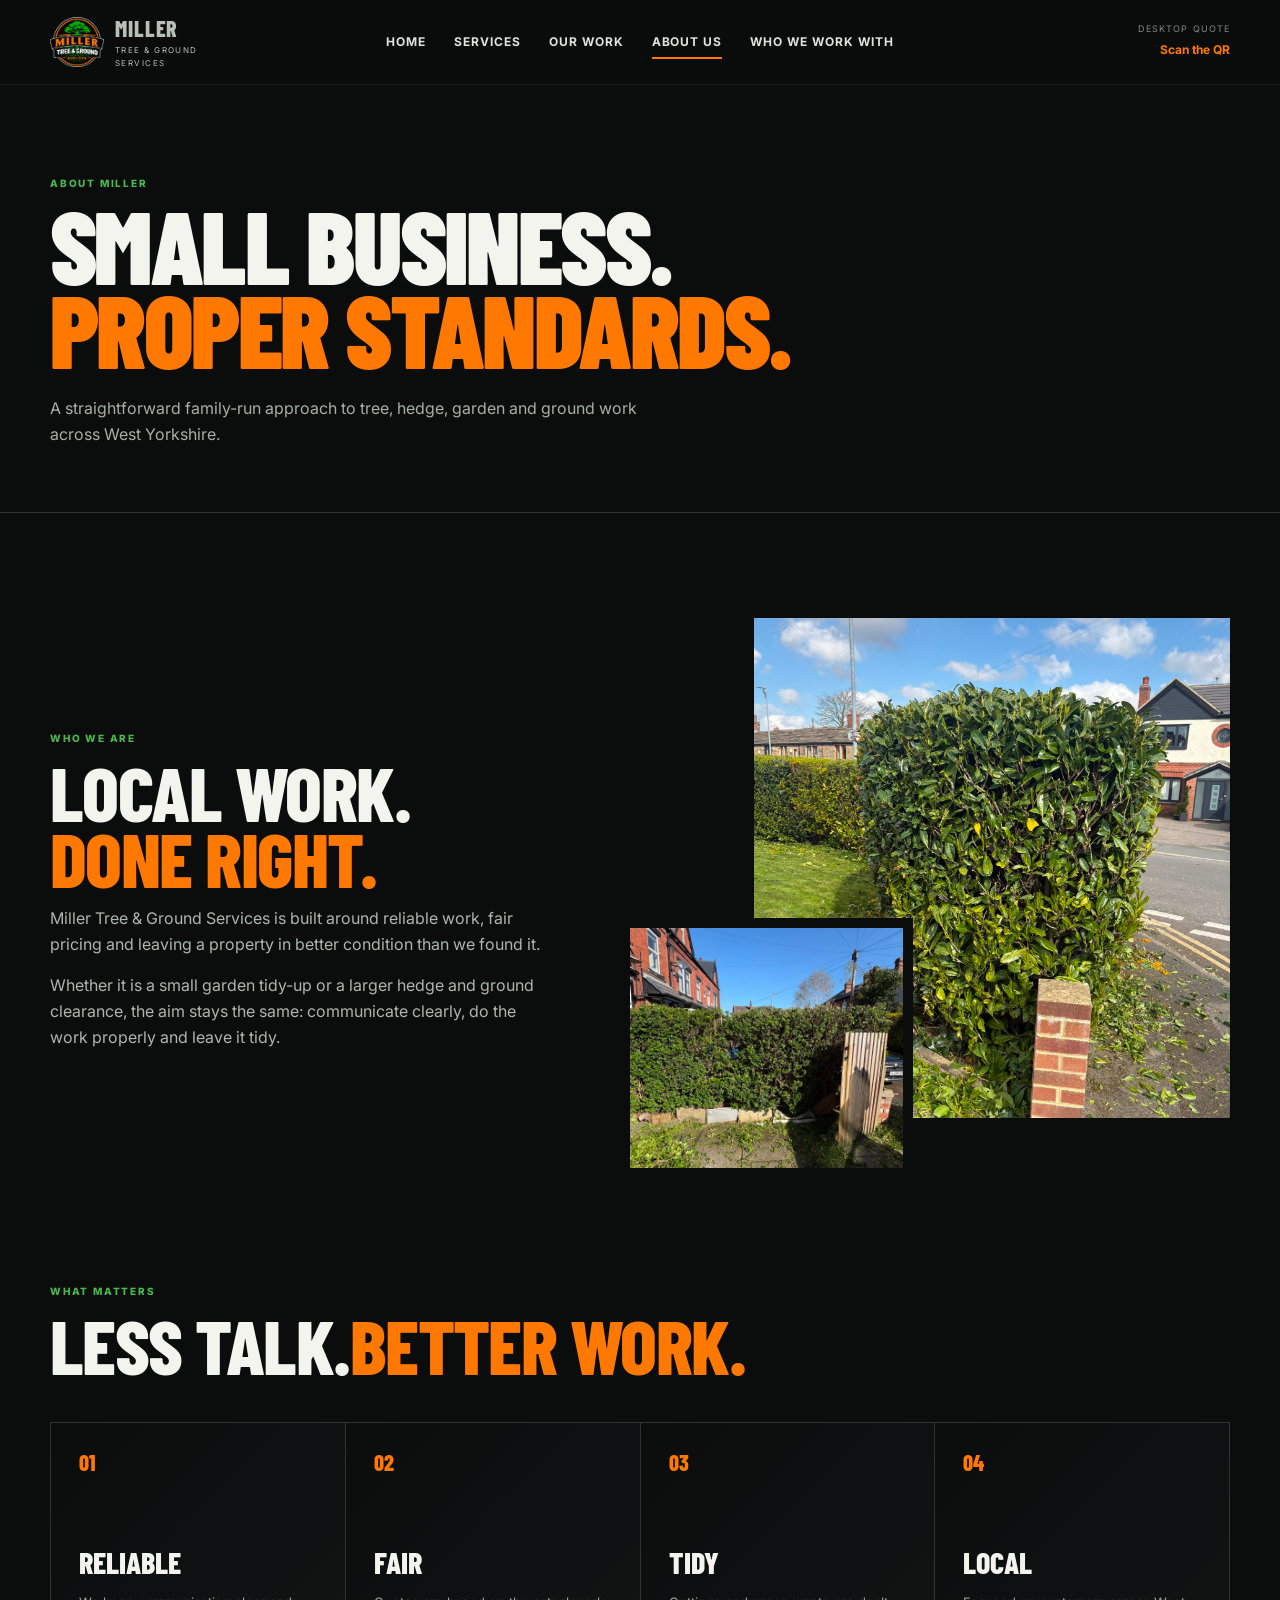
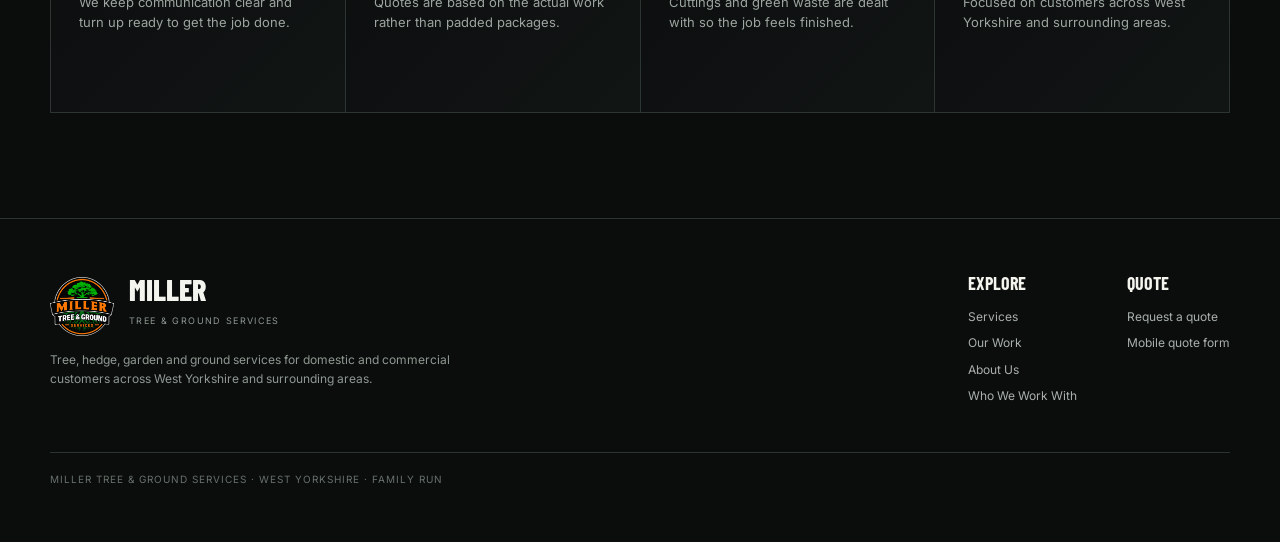
==== commit e0ebdc99: "new" ====
--- a/about.html
+++ b/about.html
@@ -1 +1,3 @@
-<!DOCTYPE html><html lang="en"><head><meta charset="UTF-8"><meta name="viewport" content="width=device-width, initial-scale=1.0"><title>About Us | Miller Tree & Ground Services</title><link rel="icon" href="images/logo.jpg"><link rel="preconnect" href="https://fonts.googleapis.com"><link rel="preconnect" href="https://fonts.gstatic.com" crossorigin><link href="https://fonts.googleapis.com/css2?family=Barlow+Condensed:wght@500;600;700;800&family=Inter:wght@400;500;600;700;800&display=swap" rel="stylesheet"><link rel="stylesheet" href="style.css"><style>.page-wrap{max-width:1200px;margin:0 auto;padding:90px 24px}.page-hero{padding:120px 24px 70px;background:linear-gradient(180deg,#10130f,#080908);border-bottom:1px solid rgba(255,255,255,.08)}.page-hero-inner{max-width:1200px;margin:auto}.eyebrow{color:#ff7900;font:800 14px 'Inter';letter-spacing:2px;text-transform:uppercase}.page-title{font:800 clamp(52px,8vw,96px)/.9 'Barlow Condensed';margin:12px 0 20px;text-transform:uppercase}.page-lead{max-width:760px;color:#d0d4ce;font:500 18px/1.7 'Inter'}.cards{display:grid;grid-template-columns:repeat(3,1fr);gap:22px;margin-top:40px}.card{background:#161a15;border:1px solid rgba(255,255,255,.1);padding:30px;border-radius:4px}.card h3{font:800 34px 'Barlow Condensed';text-transform:uppercase;margin:0 0 12px}.card p{color:#9ba199;line-height:1.65}.card a,.cta{display:inline-block;color:#fff;background:#ff7900;padding:13px 20px;font:800 14px 'Inter';text-decoration:none;margin-top:12px;text-transform:uppercase}.gallery{display:grid;grid-template-columns:repeat(3,1fr);gap:16px;margin-top:35px}.gallery figure{margin:0;background:#161a15;border:1px solid rgba(255,255,255,.1);overflow:hidden}.gallery img{width:100%;height:270px;object-fit:cover;display:block}.gallery figcaption{padding:14px 16px;color:#fff;font:700 14px 'Inter';text-transform:uppercase;letter-spacing:.5px}.ba{display:grid;grid-template-columns:1fr 1fr;gap:20px;margin:35px 0 60px}.ba figure{margin:0;background:#161a15;border:1px solid rgba(255,255,255,.1)}.ba img{width:100%;height:360px;object-fit:cover;display:block}.ba figcaption{padding:14px 18px;font:800 15px 'Inter';color:#fff}.ba .before figcaption{color:#ff7900}.ba .after figcaption{color:#7bd84b}.quote-box{background:#161a15;border:1px solid rgba(255,255,255,.1);padding:35px;max-width:800px}.quote-box label{display:block;color:#d0d4ce;font:700 13px 'Inter';margin:18px 0 7px;text-transform:uppercase}.quote-box input,.quote-box textarea,.quote-box select{width:100%;box-sizing:border-box;background:#080908;border:1px solid rgba(255,255,255,.15);color:#fff;padding:14px;font:500 15px 'Inter'}.quote-box textarea{min-height:150px;resize:vertical}.quote-box button{border:0;cursor:pointer;margin-top:20px;background:#ff7900;color:#fff;padding:15px 24px;font:800 14px 'Inter';text-transform:uppercase}@media(max-width:800px){.cards,.gallery{grid-template-columns:1fr}.ba{grid-template-columns:1fr}.ba img{height:260px}.page-wrap{padding:65px 18px}}</style></head><body><header class="site-header"><div class="header-inner"><a class="logo-link" href="index.html"><img src="images/logo.jpg" alt="Miller Tree & Ground Services"></a><nav><a href="index.html">Home</a><a href="services.html">Services</a><a href="our-work.html">Our Work</a><a href="about.html">About Us</a><a href="who-we-work-with.html">Who We Work With</a><a class="header-cta" href="quote.html">Get A Quote</a></nav></div></header><main><section class="page-hero"><div class="page-hero-inner"><div class="eyebrow">About Miller Tree</div><h1 class="page-title">About Us</h1><p class="page-lead">A local, professional service built around reliable work, fair prices and a tidy finish.</p></div></section><div class="page-wrap"><div class="card"><h3>Local, straightforward & reliable</h3><p>Miller Tree & Ground Services provides practical tree, garden and ground services with a focus on good communication, tidy work and fair pricing.</p><p>From hedge reductions and garden clearances to smaller tree and conifer removal, every job is approached with the same aim: complete the work properly and leave the area clean.</p></div><div class="cards"><article class="card"><h3>Family run</h3><p>A personal service with pride taken in every job.</p></article><article class="card"><h3>Fair prices</h3><p>Clear, competitive pricing with no unnecessary extras.</p></article><article class="card"><h3>Tidy finish</h3><p>We aim to leave the work area clean and ready to use.</p></article></div></div></main><footer class="site-footer"><div class="footer-inner"><div><img src="images/logo.jpg" alt="Miller Tree & Ground Services" style="width:170px"><p>Fast, tidy and affordable tree, garden and ground services across West Yorkshire and surrounding areas.</p></div><div><h3>Services</h3><a href="services.html">Tree Services</a><a href="services.html">Hedge Services</a><a href="services.html">Garden Services</a><a href="services.html">Specialist Services</a></div><div><h3>Contact</h3><a href="tel:07345034608">07345 034608</a><a href="mailto:millertreeandgroundinfo@gmail.com">millertreeandgroundinfo@gmail.com</a><a href="quote.html">Get a free quote</a></div></div><div class="footer-bottom">© 2026 Miller Tree & Ground Services</div></footer></body></html>+<!doctype html><html lang="en"><head><meta charset="utf-8"><meta name="viewport" content="width=device-width,initial-scale=1"><meta name="description" content="Miller Tree & Ground Services — professional tree, hedge, garden and ground services across West Yorkshire."><title>About | Miller Tree & Ground Services</title><link rel="icon" href="images/logo.png"><link rel="stylesheet" href="style.css"></head><body>
+<header class="site-header"><div class="wrap nav"><a class="brand" href="index.html"><img src="images/logo.png" alt="Miller Tree & Ground Services logo"><span><strong>MILLER</strong><span>TREE & GROUND SERVICES</span></span></a><nav class="navlinks"><a href="index.html" class="">Home</a><a href="services.html" class="">Services</a><a href="our-work.html" class="">Our Work</a><a href="about.html" class="active">About Us</a><a href="who-we-work-with.html" class="">Who We Work With</a></nav><div class="nav-qr"><span>Desktop quote</span><b>Scan the QR</b></div><button class="mobile-toggle" aria-label="Open menu" onclick="document.body.classList.toggle('menu-open')">≡</button></div><div class="mobile-nav"><a href="index.html">Home</a><a href="services.html">Services</a><a href="our-work.html">Our Work</a><a href="about.html">About Us</a><a href="who-we-work-with.html">Who We Work With</a><a href="quote.html">Get a Quote</a></div></header>
+<main><section class="page-hero"><div class="wrap"><div class="kicker">About Miller</div><h1 class="page-title">Small business.<span>Proper standards.</span></h1><p>A straightforward family-run approach to tree, hedge, garden and ground work across West Yorkshire.</p></div></section><section class="section"><div class="wrap split"><div class="copy"><div class="kicker">Who we are</div><h2>Local work. <span>Done right.</span></h2><p>Miller Tree & Ground Services is built around reliable work, fair pricing and leaving a property in better condition than we found it.</p><p>Whether it is a small garden tidy-up or a larger hedge and ground clearance, the aim stays the same: communicate clearly, do the work properly and leave it tidy.</p></div><div class="image-stack"><img src="images/IMG_4814.jpeg" alt="Finished hedge work"><img src="images/IMG_4788.jpeg" alt="Garden work before clearance"></div></div></section><section class="section" style="padding-top:0"><div class="wrap"><div class="section-head"><div><div class="kicker">What matters</div><h2>Less talk.<span>Better work.</span></h2></div></div><div class="services-grid"><article class="service"><div class="service-num">01</div><h3>Reliable</h3><p>We keep communication clear and turn up ready to get the job done.</p></article><article class="service"><div class="service-num">02</div><h3>Fair</h3><p>Quotes are based on the actual work rather than padded packages.</p></article><article class="service"><div class="service-num">03</div><h3>Tidy</h3><p>Cuttings and green waste are dealt with so the job feels finished.</p></article><article class="service"><div class="service-num">04</div><h3>Local</h3><p>Focused on customers across West Yorkshire and surrounding areas.</p></article></div></div></section></main><footer class="footer"><div class="wrap footer-grid"><div><div class="footer-brand"><img src="images/logo.png" alt=""><div><strong>MILLER</strong><span>TREE & GROUND SERVICES</span></div></div><p>Tree, hedge, garden and ground services for domestic and commercial customers across West Yorkshire and surrounding areas.</p></div><div><h4>Explore</h4><a href="services.html">Services</a><a href="our-work.html">Our Work</a><a href="about.html">About Us</a><a href="who-we-work-with.html">Who We Work With</a></div><div><h4>Quote</h4><a href="quote.html">Request a quote</a><a href="index.html#quote">Mobile quote form</a></div></div><div class="wrap copyright">Miller Tree & Ground Services · West Yorkshire · Family run</div></footer><style>.mobile-nav{display:none}.menu-open .mobile-nav{display:flex;position:absolute;top:72px;left:0;right:0;background:#0b0d0d;border-bottom:1px solid #2c3531;padding:15px;flex-direction:column}.mobile-nav a{padding:13px 15px;text-transform:uppercase;font-size:11px;font-weight:800;border-bottom:1px solid #1d2421}.mobile-nav a:last-child{color:#ff7800}.mobile-toggle{line-height:1}</style></body></html>
--- a/style.css
+++ b/style.css
@@ -1,8701 +1,6 @@
-/* =========================================================
-   MILLER TREE & GROUND SERVICES
-   MAIN WEBSITE STYLES
-========================================================= */
 
-
-/* =========================================================
-   VARIABLES
-========================================================= */
-
-:root {
-
-    --black: #080908;
-    --black-light: #10130f;
-    --black-panel: #161a15;
-
-    --orange: #ff7900;
-    --orange-light: #ff941f;
-
-    --green: #5fbd31;
-    --green-light: #7bd84b;
-
-    --white: #f7f8f5;
-    --grey-light: #d0d4ce;
-    --grey: #9ba199;
-    --grey-dark: #626960;
-
-    --border: rgba(255,255,255,0.10);
-
-    --shadow:
-        0 25px 70px rgba(0,0,0,0.35);
-
-    --max-width: 1200px;
-
-}
-
-
-/* =========================================================
-   RESET
-========================================================= */
-
-* {
-    box-sizing: border-box;
-    margin: 0;
-    padding: 0;
-}
-
-html {
-    scroll-behavior: smooth;
-}
-
-body {
-
-    background: var(--black);
-
-    color: var(--white);
-
-    font-family:
-        "Inter",
-        Arial,
-        sans-serif;
-
-    line-height: 1.6;
-
-    overflow-x: hidden;
-
-}
-
-body.menu-open {
-    overflow: hidden;
-}
-
-a {
-    color: inherit;
-    text-decoration: none;
-}
-
-button,
-input,
-textarea,
-select {
-    font-family: inherit;
-}
-
-img {
-    max-width: 100%;
-    display: block;
-}
-
-
-/* =========================================================
-   GLOBAL CONTAINER
-========================================================= */
-
-.site-container {
-
-    width:
-        min(
-            var(--max-width),
-            calc(100% - 50px)
-        );
-
-    margin-left: auto;
-    margin-right: auto;
-
-}
-
-
-/* =========================================================
-   TOP BAR
-========================================================= */
-
-.top-bar {
-
-    background: var(--orange);
-
-    color: #111;
-
-    font-size: 11px;
-
-    font-weight: 800;
-
-    letter-spacing: 0.08em;
-
-}
-
-.top-bar-inner {
-
-    min-height: 38px;
-
-    display: flex;
-
-    align-items: center;
-
-    justify-content: space-between;
-
-    gap: 20px;
-
-}
-
-.top-bar a {
-
-    transition: 0.2s ease;
-
-}
-
-.top-bar a:hover {
-    opacity: 0.65;
-}
-
-
-/* =========================================================
-   HEADER
-========================================================= */
-
-.site-header {
-
-    position: sticky;
-
-    top: 0;
-
-    z-index: 100;
-
-    background:
-        rgba(8,9,8,0.94);
-
-    backdrop-filter:
-        blur(18px);
-
-    border-bottom:
-        1px solid var(--border);
-
-}
-
-.navigation-container {
-
-    height: 86px;
-
-    display: flex;
-
-    align-items: center;
-
-    justify-content: space-between;
-
-    gap: 35px;
-
-}
-
-
-/* =========================================================
-   BRAND
-========================================================= */
-
-.site-brand {
-
-    display: flex;
-
-    align-items: center;
-
-    gap: 12px;
-
-    flex-shrink: 0;
-
-}
-
-.brand-logo-placeholder {
-
-    width: 53px;
-
-    height: 53px;
-
-    border-radius: 50%;
-
-    background:
-        linear-gradient(
-            145deg,
-            var(--orange),
-            #cc5200
-        );
-
-    color: #111;
-
-    display: grid;
-
-    place-items: center;
-
-    font-family:
-        "Barlow Condensed",
-        sans-serif;
-
-    font-size: 38px;
-
-    font-weight: 800;
-
-    border:
-        2px solid
-        rgba(255,255,255,0.25);
-
-}
-
-.brand-text strong {
-
-    display: block;
-
-    font-family:
-        "Barlow Condensed",
-        sans-serif;
-
-    font-size: 29px;
-
-    line-height: 0.9;
-
-    letter-spacing: 0.04em;
-
-    color: var(--orange);
-
-}
-
-.brand-text span {
-
-    display: block;
-
-    font-size: 8px;
-
-    font-weight: 800;
-
-    letter-spacing: 0.14em;
-
-    margin-top: 5px;
-
-}
-
-
-/* =========================================================
-   DESKTOP NAVIGATION
-========================================================= */
-
-.desktop-navigation {
-
-    display: flex;
-
-    align-items: center;
-
-    gap: 25px;
-
-    font-size: 12px;
-
-    font-weight: 700;
-
-}
-
-.desktop-navigation a {
-
-    position: relative;
-
-    opacity: 0.82;
-
-    transition:
-        color 0.2s ease,
-        opacity 0.2s ease;
-
-}
-
-.desktop-navigation a:hover {
-
-    color: var(--orange);
-
-    opacity: 1;
-
-}
-
-.desktop-navigation a.active {
-
-    color: var(--orange);
-
-    opacity: 1;
-
-}
-
-.navigation-quote {
-
-    background: var(--orange);
-
-    color: #111 !important;
-
-    padding:
-        12px 18px;
-
-    border-radius: 5px;
-
-    opacity: 1 !important;
-
-}
-
-.navigation-quote:hover {
-
-    background:
-        var(--orange-light);
-
-}
-
-
-/* =========================================================
-   MOBILE MENU
-========================================================= */
-
-.mobile-menu-button {
-
-    display: none;
-
-    width: 44px;
-
-    height: 44px;
-
-    border: 0;
-
-    background: transparent;
-
-    cursor: pointer;
-
-}
-
-.mobile-menu-button span {
-
-    display: block;
-
-    width: 25px;
-
-    height: 2px;
-
-    background: white;
-
-    margin:
-        5px auto;
-
-}
-
-.mobile-navigation {
-
-    display: none;
-
-}
-
-
-/* =========================================================
-   HERO
-========================================================= */
-
-.home-hero {
-
-    min-height: 730px;
-
-    position: relative;
-
-    display: flex;
-
-    align-items: center;
-
-    overflow: hidden;
-
-    background:
-        linear-gradient(
-            90deg,
-            #080908 0%,
-            rgba(8,9,8,0.90) 35%,
-            rgba(8,9,8,0.48) 100%
-        );
-
-}
-
-.home-hero::before {
-
-    content: "";
-
-    position: absolute;
-
-    inset: 0;
-
-    background:
-        linear-gradient(
-            90deg,
-            rgba(8,9,8,0.96),
-            rgba(8,9,8,0.70),
-            rgba(8,9,8,0.25)
-        );
-
-    z-index: 1;
-
-}
-
-.home-hero::after {
-
-    content: "";
-
-    position: absolute;
-
-    width: 700px;
-
-    height: 700px;
-
-    border-radius: 50%;
-
-    border:
-        1px solid
-        rgba(255,121,0,0.12);
-
-    right: -250px;
-
-    bottom: -300px;
-
-}
-
-.hero-container {
-
-    position: relative;
-
-    z-index: 5;
-
-    display: grid;
-
-    grid-template-columns:
-        minmax(0, 1.3fr)
-        minmax(300px, 0.7fr);
-
-    gap: 70px;
-
-    align-items: center;
-
-}
-
-
-/* HERO BACKGROUND PLACEHOLDER */
-
-.home-hero {
-
-    background-color:
-        #10140f;
-
-    background-image:
-        radial-gradient(
-            circle at 80% 50%,
-            rgba(95,189,49,0.12),
-            transparent 35%
-        );
-
-}
-
-
-/* HERO CONTENT */
-
-.hero-content {
-
-    max-width: 720px;
-
-}
-
-.hero-label {
-
-    color: var(--orange);
-
-    font-size: 12px;
-
-    font-weight: 800;
-
-    letter-spacing: 0.2em;
-
-    margin-bottom: 18px;
-
-}
-
-.hero-content h1 {
-
-    font-family:
-        "Barlow Condensed",
-        sans-serif;
-
-    text-transform: uppercase;
-
-    font-size:
-        clamp(
-            70px,
-            8vw,
-            116px
-        );
-
-    line-height: 0.83;
-
-    letter-spacing:
-        -0.02em;
-
-    margin-bottom: 30px;
-
-}
-
-.hero-content h1 span {
-
-    color: var(--orange);
-
-    display: inline;
-
-}
-
-.hero-content > p {
-
-    max-width: 620px;
-
-    font-size: 17px;
-
-    color: var(--grey-light);
-
-    margin-bottom: 30px;
-
-}
-
-
-/* HERO BUTTONS */
-
-.hero-buttons {
-
-    display: flex;
-
-    align-items: center;
-
-    flex-wrap: wrap;
-
-    gap: 12px;
-
-    margin-bottom: 30px;
-
-}
-
-.primary-button,
-.secondary-button,
-.outline-button,
-.phone-button {
-
-    display: inline-flex;
-
-    align-items: center;
-
-    justify-content: center;
-
-    gap: 18px;
-
-    min-height: 48px;
-
-    padding:
-        13px 21px;
-
-    border-radius: 5px;
-
-    font-size: 12px;
-
-    font-weight: 800;
-
-    transition:
-        transform 0.2s ease,
-        background 0.2s ease,
-        border-color 0.2s ease;
-
-}
-
-.primary-button {
-
-    background: var(--orange);
-
-    color: #111;
-
-}
-
-.primary-button:hover {
-
-    background:
-        var(--orange-light);
-
-    transform:
-        translateY(-2px);
-
-}
-
-.primary-button span {
-
-    font-size: 20px;
-
-}
-
-.secondary-button {
-
-    border:
-        1px solid
-        rgba(255,255,255,0.3);
-
-    background:
-        rgba(0,0,0,0.18);
-
-}
-
-.secondary-button:hover {
-
-    border-color:
-        var(--orange);
-
-    color:
-        var(--orange);
-
-}
-
-
-/* HERO TRUST */
-
-.hero-trust {
-
-    display: flex;
-
-    flex-wrap: wrap;
-
-    gap: 25px;
-
-    font-size: 11px;
-
-    color: var(--grey-light);
-
-    font-weight: 700;
-
-}
-
-.hero-trust strong {
-
-    color:
-        var(--green-light);
-
-    margin-right: 5px;
-
-}
-
-
-/* =========================================================
-   HERO SIDE PANEL
-========================================================= */
-
-.hero-side-panel {
-
-    background:
-        rgba(8,10,8,0.76);
-
-    border:
-        1px solid
-        rgba(255,255,255,0.12);
-
-    border-radius: 14px;
-
-    padding:
-        42px 35px;
-
-    text-align: center;
-
-    box-shadow:
-        var(--shadow);
-
-    backdrop-filter:
-        blur(15px);
-
-}
-
-.hero-panel-logo {
-
-    width: 85px;
-
-    height: 85px;
-
-    border-radius: 50%;
-
-    background:
-        var(--orange);
-
-    color: #111;
-
-    display: grid;
-
-    place-items: center;
-
-    margin:
-        0 auto 20px;
-
-    font-family:
-        "Barlow Condensed";
-
-    font-size: 62px;
-
-    font-weight: 800;
-
-}
-
-.hero-side-panel h2 {
-
-    font-family:
-        "Barlow Condensed";
-
-    font-size: 52px;
-
-    line-height: 0.8;
-
-    color: var(--orange);
-
-}
-
-.hero-side-panel h3 {
-
-    font-family:
-        "Barlow Condensed";
-
-    font-size: 28px;
-
-    line-height: 1;
-
-    margin-top: 8px;
-
-}
-
-.orange-divider {
-
-    width: 70px;
-
-    height: 2px;
-
-    background:
-        var(--orange);
-
-    margin:
-        25px auto;
-
-}
-
-.hero-side-panel p {
-
-    color:
-        var(--grey);
-
-    font-size: 13px;
-
-}
-
-.hero-panel-badge {
-
-    display: inline-block;
-
-    margin-top: 25px;
-
-    padding:
-        8px 13px;
-
-    background:
-        var(--green);
-
-    color: #071006;
-
-    font-size: 10px;
-
-    font-weight: 900;
-
-    line-height: 1.1;
-
-}
-
-
-/* =========================================================
-   INTRO
-========================================================= */
-
-.home-intro {
-
-    padding:
-        110px 0;
-
-    background:
-        var(--black-light);
-
-    border-top:
-        1px solid var(--border);
-
-    border-bottom:
-        1px solid var(--border);
-
-}
-
-.intro-grid {
-
-    display: grid;
-
-    grid-template-columns:
-        0.9fr 1.1fr;
-
-    gap: 80px;
-
-    align-items: center;
-
-}
-
-.section-label {
-
-    color:
-        var(--orange);
-
-    font-size: 11px;
-
-    letter-spacing:
-        0.18em;
-
-    font-weight: 800;
-
-    text-transform: uppercase;
-
-    margin-bottom: 12px;
-
-}
-
-.intro-grid h2,
-.section-heading-row h2,
-.why-content h2,
-.service-area h2,
-.cta-box h2 {
-
-    font-family:
-        "Barlow Condensed";
-
-    text-transform:
-        uppercase;
-
-    font-size:
-        clamp(
-            50px,
-            6vw,
-            78px
-        );
-
-    line-height:
-        0.88;
-
-}
-
-.intro-grid h2 span {
-
-    color:
-        var(--orange);
-
-}
-
-.intro-copy p {
-
-    color:
-        var(--grey-light);
-
-    font-size:
-        16px;
-
-    margin-bottom:
-        18px;
-
-}
-
-.text-link {
-
-    display:
-        inline-flex;
-
-    align-items:
-        center;
-
-    gap: 14px;
-
-    color:
-        var(--orange);
-
-    font-size:
-        11px;
-
-    font-weight:
-        800;
-
-    margin-top:
-        8px;
-
-}
-
-.text-link span {
-
-    font-size:
-        18px;
-
-}
-
-
-/* =========================================================
-   HOME SERVICES
-========================================================= */
-
-.home-services {
-
-    padding:
-        110px 0;
-
-    background:
-        var(--black);
-
-}
-
-.section-heading-row {
-
-    display:
-        flex;
-
-    align-items:
-        flex-end;
-
-    justify-content:
-        space-between;
-
-    gap:
-        40px;
-
-    margin-bottom:
-        45px;
-
-}
-
-.outline-button {
-
-    border:
-        1px solid
-        rgba(255,255,255,0.25);
-
-    padding:
-        12px 18px;
-
-}
-
-.outline-button:hover {
-
-    border-color:
-        var(--orange);
-
-    color:
-        var(--orange);
-
-}
-
-.home-service-grid {
-
-    display:
-        grid;
-
-    grid-template-columns:
-        repeat(4,1fr);
-
-    gap:
-        15px;
-
-}
-
-.home-service-card {
-
-    min-height:
-        360px;
-
-    padding:
-        30px;
-
-    background:
-        linear-gradient(
-            150deg,
-            #1a1f19,
-            #10130f
-        );
-
-    border:
-        1px solid
-        var(--border);
-
-    border-radius:
-        10px;
-
-    position:
-        relative;
-
-    overflow:
-        hidden;
-
-    transition:
-        transform 0.25s ease,
-        border-color 0.25s ease;
-
-}
-
-.home-service-card:hover {
-
-    transform:
-        translateY(-7px);
-
-    border-color:
-        rgba(255,121,0,0.45);
-
-}
-
-.home-service-card::before {
-
-    content:
-        "";
-
-    position:
-        absolute;
-
-    width:
-        150px;
-
-    height:
-        150px;
-
-    border:
-        1px solid
-        rgba(255,121,0,0.12);
-
-    border-radius:
-        50%;
-
-    top:
-        -70px;
-
-    right:
-        -60px;
-
-}
-
-.service-number {
-
-    color:
-        var(--orange);
-
-    font-family:
-        "Barlow Condensed";
-
-    font-size:
-        20px;
-
-    font-weight:
-        800;
-
-}
-
-.service-card-icon {
-
-    font-size:
-        38px;
-
-    margin:
-        25px 0 18px;
-
-}
-
-.home-service-card h3 {
-
-    font-family:
-        "Barlow Condensed";
-
-    font-size:
-        31px;
-
-    line-height:
-        0.95;
-
-    margin-bottom:
-        18px;
-
-}
-
-.home-service-card p {
-
-    color:
-        var(--grey);
-
-    font-size:
-        13px;
-
-}
-
-.card-arrow {
-
-    position:
-        absolute;
-
-    bottom:
-        25px;
-
-    right:
-        25px;
-
-    color:
-        var(--orange);
-
-    font-size:
-        24px;
-
-}
-
-
-/* =========================================================
-   WHY SECTION
-========================================================= */
-
-.home-why {
-
-    padding:
-        110px 0;
-
-    background:
-        #171b16;
-
-}
-
-.why-grid {
-
-    display:
-        grid;
-
-    grid-template-columns:
-        1fr 1fr;
-
-    gap:
-        80px;
-
-    align-items:
-        center;
-
-}
-
-.why-image-placeholder {
-
-    min-height:
-        620px;
-
-    border-radius:
-        12px;
-
-    background:
-        linear-gradient(
-            145deg,
-            #222921,
-            #10130f
-        );
-
-    border:
-        1px solid
-        var(--border);
-
-    position:
-        relative;
-
-    overflow:
-        hidden;
-
-}
-
-.why-image-placeholder::before {
-
-    content:
-        "";
-
-    position:
-        absolute;
-
-    inset:
-        30px;
-
-    border:
-        1px dashed
-        rgba(255,255,255,0.12);
-
-    border-radius:
-        8px;
-
-}
-
-.placeholder-content {
-
-    position:
-        absolute;
-
-    inset:
-        0;
-
-    display:
-        flex;
-
-    flex-direction:
-        column;
-
-    align-items:
-        center;
-
-    justify-content:
-        center;
-
-    color:
-        var(--grey-dark);
-
-}
-
-.placeholder-content span {
-
-    font-size:
-        12px;
-
-    letter-spacing:
-        0.2em;
-
-    font-weight:
-        800;
-
-}
-
-.placeholder-content strong {
-
-    font-family:
-        "Barlow Condensed";
-
-    font-size:
-        70px;
-
-    color:
-        rgba(255,255,255,0.08);
-
-    line-height:
-        0.8;
-
-}
-
-.placeholder-content small {
-
-    margin-top:
-        15px;
-
-    font-size:
-        9px;
-
-    letter-spacing:
-        0.1em;
-
-}
-
-.why-content h2 span {
-
-    color:
-        var(--green);
-
-}
-
-.why-list {
-
-    margin:
-        35px 0;
-
-    display:
-        grid;
-
-    grid-template-columns:
-        1fr 1fr;
-
-    gap:
-        25px;
-
-}
-
-.why-item {
-
-    display:
-        flex;
-
-    gap:
-        13px;
-
-}
-
-.why-check {
-
-    width:
-        30px;
-
-    height:
-        30px;
-
-    flex-shrink:
-        0;
-
-    border-radius:
-        50%;
-
-    background:
-        rgba(95,189,49,0.14);
-
-    color:
-        var(--green-light);
-
-    display:
-        grid;
-
-    place-items:
-        center;
-
-    font-weight:
-        900;
-
-}
-
-.why-item h3 {
-
-    font-size:
-        13px;
-
-    margin-bottom:
-        4px;
-
-}
-
-.why-item p {
-
-    color:
-        var(--grey);
-
-    font-size:
-        11px;
-
-}
-
-
-/* =========================================================
-   FEATURED WORK
-========================================================= */
-
-.home-work {
-
-    padding:
-        110px 0;
-
-    background:
-        #0d100c;
-
-}
-
-.featured-work-grid {
-
-    display:
-        grid;
-
-    grid-template-columns:
-        1.5fr 1fr 1fr;
-
-    grid-auto-rows:
-        300px;
-
-    gap:
-        14px;
-
-}
-
-.featured-work-placeholder {
-
-    background:
-        linear-gradient(
-            145deg,
-            #1b201a,
-            #0e110e
-        );
-
-    border:
-        1px solid
-        var(--border);
-
-    border-radius:
-        9px;
-
-    display:
-        flex;
-
-    flex-direction:
-        column;
-
-    align-items:
-        center;
-
-    justify-content:
-        center;
-
-    color:
-        var(--grey-dark);
-
-    transition:
-        transform 0.25s ease,
-        border-color 0.25s ease;
-
-}
-
-.featured-work-placeholder:hover {
-
-    transform:
-        scale(1.015);
-
-    border-color:
-        rgba(255,121,0,0.4);
-
-}
-
-.featured-work-placeholder span {
-
-    font-size:
-        10px;
-
-    letter-spacing:
-        0.2em;
-
-}
-
-.featured-work-placeholder strong {
-
-    font-family:
-        "Barlow Condensed";
-
-    font-size:
-        42px;
-
-    color:
-        rgba(255,255,255,0.08);
-
-}
-
-
-/* =========================================================
-   SERVICE AREA
-========================================================= */
-
-.service-area {
-
-    padding:
-        70px 0;
-
-    background:
-        var(--green);
-
-    color:
-        #081006;
-
-}
-
-.service-area .section-label {
-
-    color:
-        #081006;
-
-}
-
-.service-area-inner {
-
-    display:
-        grid;
-
-    grid-template-columns:
-        1fr 0.8fr;
-
-    gap:
-        80px;
-
-    align-items:
-        center;
-
-}
-
-.service-area h2 {
-
-    max-width:
-        700px;
-
-}
-
-.service-area-inner p {
-
-    font-size:
-        15px;
-
-    margin-bottom:
-        22px;
-
-}
-
-
-/* =========================================================
-   CTA
-========================================================= */
-
-.home-cta {
-
-    padding:
-        100px 0;
-
-    background:
-        var(--black);
-
-}
-
-.cta-box {
-
-    background:
-        linear-gradient(
-            130deg,
-            #1a1f19,
-            #10130f
-        );
-
-    border:
-        1px solid
-        var(--border);
-
-    border-radius:
-        12px;
-
-    padding:
-        55px;
-
-    display:
-        flex;
-
-    align-items:
-        center;
-
-    justify-content:
-        space-between;
-
-    gap:
-        40px;
-
-}
-
-.cta-box p {
-
-    color:
-        var(--grey);
-
-    margin-top:
-        12px;
-
-}
-
-.cta-buttons {
-
-    display:
-        flex;
-
-    flex-wrap:
-        wrap;
-
-    gap:
-        10px;
-
-}
-
-.phone-button {
-
-    border:
-        1px solid
-        rgba(255,255,255,0.2);
-
-}
-
-
-/* =========================================================
-   FOOTER
-========================================================= */
-
-.site-footer {
-
-    background:
-        #050705;
-
-    border-top:
-        1px solid
-        var(--border);
-
-}
-
-.footer-grid {
-
-    padding:
-        65px 0;
-
-    display:
-        grid;
-
-    grid-template-columns:
-        1.5fr
-        0.7fr
-        0.9fr
-        1fr;
-
-    gap:
-        50px;
-
-}
-
-.footer-logo {
-
-    display:
-        flex;
-
-    align-items:
-        center;
-
-    gap:
-        12px;
-
-}
-
-.footer-logo-mark {
-
-    width:
-        50px;
-
-    height:
-        50px;
-
-    border-radius:
-        50%;
-
-    background:
-        var(--orange);
-
-    color:
-        #111;
-
-    display:
-        grid;
-
-    place-items:
-        center;
-
-    font-family:
-        "Barlow Condensed";
-
-    font-size:
-        35px;
-
-    font-weight:
-        800;
-
-}
-
-.footer-logo strong {
-
-    display:
-        block;
-
-    color:
-        var(--orange);
-
-    font-family:
-        "Barlow Condensed";
-
-    font-size:
-        27px;
-
-    line-height:
-        0.9;
-
-}
-
-.footer-logo span {
-
-    display:
-        block;
-
-    font-size:
-        7px;
-
-    font-weight:
-        800;
-
-    letter-spacing:
-        0.12em;
-
-    margin-top:
-        4px;
-
-}
-
-.footer-company > p {
-
-    color:
-        var(--grey);
-
-    font-size:
-        12px;
-
-    max-width:
-        360px;
-
-    margin:
-        18px 0;
-
-}
-
-.footer-badges {
-
-    display:
-        flex;
-
-    flex-wrap:
-        wrap;
-
-    gap:
-        8px;
-
-}
-
-.footer-badges span {
-
-    color:
-        var(--green-light);
-
-    font-size:
-        9px;
-
-    font-weight:
-        800;
-
-}
-
-.footer-column {
-
-    display:
-        flex;
-
-    flex-direction:
-        column;
-
-    gap:
-        9px;
-
-}
-
-.footer-column h3 {
-
-    color:
-        var(--orange);
-
-    font-size:
-        10px;
-
-    letter-spacing:
-        0.15em;
-
-    margin-bottom:
-        8px;
-
-}
-
-.footer-column a,
-.footer-column span {
-
-    color:
-        var(--grey);
-
-    font-size:
-        11px;
-
-}
-
-.footer-column a:hover {
-
-    color:
-        var(--orange);
-
-}
-
-.footer-quote {
-
-    margin-top:
-        12px;
-
-    color:
-        var(--orange) !important;
-
-    font-weight:
-        800;
-
-}
-
-.footer-bottom {
-
-    border-top:
-        1px solid
-        var(--border);
-
-}
-
-.footer-bottom-inner {
-
-    min-height:
-        50px;
-
-    display:
-        flex;
-
-    align-items:
-        center;
-
-    justify-content:
-        space-between;
-
-    color:
-        #555d54;
-
-    font-size:
-        10px;
-
-}
-
-
-/* =========================================================
-   TABLET
-========================================================= */
-
-@media (max-width: 1050px) {
-
-    .desktop-navigation {
-
-        gap:
-            15px;
-
-    }
-
-    .desktop-navigation a {
-
-        font-size:
-            10px;
-
-    }
-
-    .hero-container {
-
-        grid-template-columns:
-            1fr;
-
-    }
-
-    .hero-side-panel {
-
-        display:
-            none;
-
-    }
-
-    .home-service-grid {
-
-        grid-template-columns:
-            1fr 1fr;
-
-    }
-
-    .footer-grid {
-
-        grid-template-columns:
-            1fr 1fr;
-
-    }
-
-}
-
-
-/* =========================================================
-   MOBILE
-========================================================= */
-
-@media (max-width: 750px) {
-
-
-    .site-container {
-
-        width:
-            calc(100% - 30px);
-
-    }
-
-
-    /* TOP BAR */
-
-    .top-bar {
-
-        font-size:
-            8px;
-
-    }
-
-    .top-bar-inner {
-
-        min-height:
-            34px;
-
-    }
-
-
-    /* HEADER */
-
-    .navigation-container {
-
-        height:
-            72px;
-
-    }
-
-    .brand-logo-placeholder {
-
-        width:
-            43px;
-
-        height:
-            43px;
-
-        font-size:
-            31px;
-
-    }
-
-    .brand-text strong {
-
-        font-size:
-            22px;
-
-    }
-
-    .brand-text span {
-
-        font-size:
-            6px;
-
-    }
-
-
-    /* DESKTOP NAV HIDDEN */
-
-    .desktop-navigation {
-
-        display:
-            none;
-
-    }
-
-
-    /* MOBILE BUTTON */
-
-    .mobile-menu-button {
-
-        display:
-            block;
-
-    }
-
-
-    /* MOBILE NAV */
-
-    .mobile-navigation {
-
-        position:
-            fixed;
-
-        top:
-            106px;
-
-        left:
-            0;
-
-        right:
-            0;
-
-        bottom:
-            0;
-
-        background:
-            #080908;
-
-        z-index:
-            99;
-
-        padding:
-            50px 25px;
-
-        display:
-            flex;
-
-        flex-direction:
-            column;
-
-        align-items:
-            flex-start;
-
-        gap:
-            25px;
-
-        transform:
-            translateX(100%);
-
-        transition:
-            transform 0.3s ease;
-
-    }
-
-    .mobile-navigation.open {
-
-        transform:
-            translateX(0);
-
-    }
-
-    .mobile-navigation a {
-
-        font-family:
-            "Barlow Condensed";
-
-        font-size:
-            38px;
-
-        text-transform:
-            uppercase;
-
-        line-height:
-            0.9;
-
-    }
-
-    .mobile-navigation .mobile-quote-button {
-
-        font-family:
-            "Inter";
-
-        font-size:
-            13px;
-
-        text-transform:
-            none;
-
-        background:
-            var(--orange);
-
-        color:
-            #111;
-
-        padding:
-            13px 20px;
-
-        border-radius:
-            5px;
-
-    }
-
-
-    /* HERO */
-
-    .home-hero {
-
-        min-height:
-            680px;
-
-    }
-
-    .hero-container {
-
-        padding:
-            75px 0;
-
-    }
-
-    .hero-content h1 {
-
-        font-size:
-            68px;
-
-    }
-
-    .hero-content > p {
-
-        font-size:
-            14px;
-
-    }
-
-    .hero-buttons {
-
-        flex-direction:
-            column;
-
-        align-items:
-            stretch;
-
-    }
-
-    .primary-button,
-    .secondary-button {
-
-        width:
-            100%;
-
-    }
-
-    .hero-trust {
-
-        display:
-            grid;
-
-        grid-template-columns:
-            1fr 1fr;
-
-        gap:
-            10px;
-
-        font-size:
-            9px;
-
-    }
-
-
-    /* INTRO */
-
-    .home-intro {
-
-        padding:
-            75px 0;
-
-    }
-
-    .intro-grid {
-
-        grid-template-columns:
-            1fr;
-
-        gap:
-            35px;
-
-    }
-
-    .intro-grid h2,
-    .section-heading-row h2,
-    .why-content h2,
-    .service-area h2,
-    .cta-box h2 {
-
-        font-size:
-            53px;
-
-    }
-
-
-    /* SECTION HEADINGS */
-
-    .section-heading-row {
-
-        display:
-            block;
-
-    }
-
-    .section-heading-row .outline-button {
-
-        margin-top:
-            22px;
-
-    }
-
-
-    /* SERVICES */
-
-    .home-services {
-
-        padding:
-            75px 0;
-
-    }
-
-    .home-service-grid {
-
-        grid-template-columns:
-            1fr;
-
-    }
-
-    .home-service-card {
-
-        min-height:
-            300px;
-
-    }
-
-
-    /* WHY */
-
-    .home-why {
-
-        padding:
-            75px 0;
-
-    }
-
-    .why-grid {
-
-        grid-template-columns:
-            1fr;
-
-        gap:
-            45px;
-
-    }
-
-    .why-image-placeholder {
-
-        min-height:
-            390px;
-
-    }
-
-    .why-list {
-
-        grid-template-columns:
-            1fr;
-
-    }
-
-
-    /* WORK */
-
-    .home-work {
-
-        padding:
-            75px 0;
-
-    }
-
-    .featured-work-grid {
-
-        grid-template-columns:
-            1fr 1fr;
-
-        grid-auto-rows:
-            190px;
-
-    }
-
-    .featured-work-placeholder.large {
-
-        grid-column:
-            1 / -1;
-
-    }
-
-
-    /* SERVICE AREA */
-
-    .service-area {
-
-        padding:
-            60px 0;
-
-    }
-
-    .service-area-inner {
-
-        grid-template-columns:
-            1fr;
-
-        gap:
-            30px;
-
-    }
-
-
-    /* CTA */
-
-    .home-cta {
-
-        padding:
-            65px 0;
-
-    }
-
-    .cta-box {
-
-        padding:
-            35px 25px;
-
-        display:
-            block;
-
-    }
-
-    .cta-buttons {
-
-        margin-top:
-            25px;
-
-        flex-direction:
-            column;
-
-    }
-
-    .cta-buttons a {
-
-        width:
-            100%;
-
-    }
-
-
-    /* FOOTER */
-
-    .footer-grid {
-
-        grid-template-columns:
-            1fr;
-
-        gap:
-            35px;
-
-        padding:
-            50px 0;
-
-    }
-
-    .footer-bottom-inner {
-
-        display:
-            block;
-
-        padding:
-            15px 0;
-
-    }
-
-    .footer-bottom-inner span {
-
-        display:
-            block;
-
-        margin:
-            5px 0;
-
-    }
-
-}
-
-
-/* =========================================================
-   SMALL MOBILE
-========================================================= */
-
-@media (max-width: 430px) {
-
-    .hero-content h1 {
-
-        font-size:
-            58px;
-
-    }
-
-    .hero-trust {
-
-        grid-template-columns:
-            1fr;
-
-    }
-
-    .featured-work-grid {
-
-        grid-template-columns:
-            1fr;
-
-    }
-
-    .featured-work-placeholder.large {
-
-        grid-column:
-            auto;
-
-    }
-
-}
-/* =========================================================
-   MULTI-PAGE WEBSITE STYLES
-   SERVICES / OUR WORK / ABOUT / CUSTOMERS / QUOTE
-========================================================= */
-
-
-/* =========================================================
-   GENERAL PAGE HERO
-========================================================= */
-
-.page-hero {
-
-    min-height: 470px;
-
-    display: flex;
-
-    align-items: center;
-
-    position: relative;
-
-    overflow: hidden;
-
-    background:
-        radial-gradient(
-            circle at 80% 45%,
-            rgba(95,189,49,0.13),
-            transparent 32%
-        ),
-        linear-gradient(
-            135deg,
-            #151a14,
-            #080908 65%
-        );
-
-    border-bottom:
-        1px solid var(--border);
-
-}
-
-.page-hero::after {
-
-    content: "";
-
-    position: absolute;
-
-    width: 520px;
-    height: 520px;
-
-    border-radius: 50%;
-
-    border:
-        1px solid
-        rgba(255,121,0,0.12);
-
-    right: -180px;
-    bottom: -300px;
-
-}
-
-.page-hero .site-container {
-
-    position: relative;
-
-    z-index: 2;
-
-}
-
-.page-hero h1 {
-
-    max-width: 950px;
-
-    font-family:
-        "Barlow Condensed",
-        sans-serif;
-
-    font-size:
-        clamp(70px, 9vw, 120px);
-
-    line-height: 0.82;
-
-    text-transform: uppercase;
-
-    margin-bottom: 25px;
-
-}
-
-.page-hero h1 span {
-
-    color:
-        var(--orange);
-
-}
-
-.page-hero p {
-
-    max-width: 650px;
-
-    color:
-        var(--grey-light);
-
-    font-size:
-        16px;
-
-}
-
-
-/* =========================================================
-   SERVICES INTRO
-========================================================= */
-
-.services-intro {
-
-    padding:
-        95px 0;
-
-    background:
-        var(--black-light);
-
-    border-bottom:
-        1px solid var(--border);
-
-}
-
-.services-intro h2 {
-
-    max-width:
-        800px;
-
-    font-family:
-        "Barlow Condensed";
-
-    font-size:
-        clamp(48px, 6vw, 76px);
-
-    line-height:
-        0.88;
-
-    text-transform:
-        uppercase;
-
-    margin-bottom:
-        25px;
-
-}
-
-.services-intro p {
-
-    max-width:
-        720px;
-
-    color:
-        var(--grey);
-
-    font-size:
-        15px;
-
-}
-
-
-/* =========================================================
-   SERVICE DETAIL SECTIONS
-========================================================= */
-
-.service-detail-section {
-
-    padding:
-        110px 0;
-
-    background:
-        var(--black);
-
-    border-bottom:
-        1px solid var(--border);
-
-}
-
-.service-detail-section.alternate {
-
-    background:
-        #151915;
-
-}
-
-.service-detail-grid {
-
-    display:
-        grid;
-
-    grid-template-columns:
-        0.8fr 1.2fr;
-
-    gap:
-        90px;
-
-    align-items:
-        center;
-
-}
-
-
-/* SERVICE VISUAL */
-
-.service-detail-visual {
-
-    min-height:
-        500px;
-
-    border:
-        1px solid
-        rgba(255,255,255,0.1);
-
-    border-radius:
-        14px;
-
-    background:
-        radial-gradient(
-            circle at center,
-            rgba(95,189,49,0.13),
-            transparent 55%
-        ),
-        linear-gradient(
-            145deg,
-            #1b211a,
-            #0c0f0c
-        );
-
-    position:
-        relative;
-
-    overflow:
-        hidden;
-
-    display:
-        flex;
-
-    flex-direction:
-        column;
-
-    align-items:
-        center;
-
-    justify-content:
-        center;
-
-    text-align:
-        center;
-
-}
-
-.service-detail-visual::before {
-
-    content:
-        "";
-
-    position:
-        absolute;
-
-    width:
-        320px;
-
-    height:
-        320px;
-
-    border:
-        1px solid
-        rgba(255,121,0,0.13);
-
-    border-radius:
-        50%;
-
-}
-
-.service-detail-number {
-
-    position:
-        absolute;
-
-    top:
-        25px;
-
-    left:
-        28px;
-
-    color:
-        var(--orange);
-
-    font-family:
-        "Barlow Condensed";
-
-    font-size:
-        22px;
-
-    font-weight:
-        800;
-
-}
-
-.service-detail-symbol {
-
-    position:
-        relative;
-
-    z-index:
-        2;
-
-    font-size:
-        85px;
-
-    margin-bottom:
-        20px;
-
-}
-
-.service-detail-visual h3 {
-
-    position:
-        relative;
-
-    z-index:
-        2;
-
-    font-family:
-        "Barlow Condensed";
-
-    font-size:
-        52px;
-
-    line-height:
-        0.82;
-
-}
-
-.service-detail-visual h3 span {
-
-    display:
-        block;
-
-    color:
-        var(--orange);
-
-}
-
-
-/* SERVICE CONTENT */
-
-.service-detail-content {
-
-    max-width:
-        650px;
-
-}
-
-.service-detail-content h2 {
-
-    font-family:
-        "Barlow Condensed";
-
-    font-size:
-        clamp(48px, 5vw, 70px);
-
-    line-height:
-        0.87;
-
-    text-transform:
-        uppercase;
-
-    margin-bottom:
-        25px;
-
-}
-
-.service-detail-content > p {
-
-    color:
-        var(--grey-light);
-
-    font-size:
-        15px;
-
-    margin-bottom:
-        30px;
-
-}
-
-
-/* SERVICE LIST */
-
-.service-list {
-
-    display:
-        grid;
-
-    grid-template-columns:
-        1fr 1fr;
-
-    gap:
-        12px;
-
-    margin-bottom:
-        32px;
-
-}
-
-.service-list div {
-
-    display:
-        flex;
-
-    align-items:
-        center;
-
-    gap:
-        10px;
-
-    color:
-        var(--grey-light);
-
-    font-size:
-        12px;
-
-    padding:
-        10px;
-
-    background:
-        rgba(255,255,255,0.025);
-
-    border:
-        1px solid
-        rgba(255,255,255,0.06);
-
-    border-radius:
-        4px;
-
-}
-
-.service-list span {
-
-    color:
-        var(--green-light);
-
-    font-weight:
-        900;
-
-}
-
-
-/* =========================================================
-   WASTE SECTION
-========================================================= */
-
-.waste-section {
-
-    padding:
-        60px 0;
-
-    background:
-        var(--green);
-
-    color:
-        #081006;
-
-}
-
-.waste-grid {
-
-    display:
-        grid;
-
-    grid-template-columns:
-        auto 1fr auto;
-
-    gap:
-        30px;
-
-    align-items:
-        center;
-
-}
-
-.waste-icon {
-
-    width:
-        70px;
-
-    height:
-        70px;
-
-    border-radius:
-        50%;
-
-    background:
-        rgba(0,0,0,0.12);
-
-    display:
-        grid;
-
-    place-items:
-        center;
-
-    font-size:
-        32px;
-
-}
-
-.waste-section .section-label {
-
-    color:
-        #081006;
-
-}
-
-.waste-section h2 {
-
-    font-family:
-        "Barlow Condensed";
-
-    font-size:
-        clamp(38px, 4vw, 60px);
-
-    line-height:
-        0.9;
-
-}
-
-.waste-section p {
-
-    margin-top:
-        8px;
-
-    font-size:
-        13px;
-
-}
-
-.waste-badge {
-
-    padding:
-        15px 20px;
-
-    border:
-        1px solid
-        rgba(0,0,0,0.25);
-
-    font-size:
-        9px;
-
-    font-weight:
-        800;
-
-    text-align:
-        center;
-
-}
-
-.waste-badge strong {
-
-    display:
-        block;
-
-    font-size:
-        11px;
-
-    margin-top:
-        3px;
-
-}
-
-
-/* =========================================================
-   GALLERY PAGE
-========================================================= */
-
-.gallery-intro {
-
-    padding:
-        90px 0;
-
-    background:
-        var(--black-light);
-
-}
-
-.gallery-intro-inner {
-
-    display:
-        grid;
-
-    grid-template-columns:
-        1fr 0.8fr;
-
-    gap:
-        80px;
-
-    align-items:
-        end;
-
-}
-
-.gallery-intro h2 {
-
-    font-family:
-        "Barlow Condensed";
-
-    font-size:
-        clamp(50px, 6vw, 78px);
-
-    line-height:
-        0.85;
-
-    text-transform:
-        uppercase;
-
-}
-
-.gallery-intro h2 span {
-
-    color:
-        var(--orange);
-
-}
-
-.gallery-intro p {
-
-    color:
-        var(--grey);
-
-    font-size:
-        14px;
-
-}
-
-
-/* GALLERY */
-
-.work-gallery-section {
-
-    padding:
-        75px 0 110px;
-
-    background:
-        var(--black);
-
-}
-
-
-/* FILTERS */
-
-.gallery-filters {
-
-    display:
-        flex;
-
-    flex-wrap:
-        wrap;
-
-    gap:
-        8px;
-
-    margin-bottom:
-        30px;
-
-}
-
-.gallery-filter {
-
-    border:
-        1px solid
-        rgba(255,255,255,0.16);
-
-    background:
-        transparent;
-
-    color:
-        var(--grey-light);
-
-    padding:
-        10px 16px;
-
-    border-radius:
-        4px;
-
-    cursor:
-        pointer;
-
-    font-size:
-        10px;
-
-    font-weight:
-        800;
-
-    text-transform:
-        uppercase;
-
-    transition:
-        0.2s ease;
-
-}
-
-.gallery-filter:hover,
-.gallery-filter.active {
-
-    background:
-        var(--orange);
-
-    border-color:
-        var(--orange);
-
-    color:
-        #111;
-
-}
-
-
-/* GALLERY GRID */
-
-.work-gallery {
-
-    display:
-        grid;
-
-    grid-template-columns:
-        repeat(3, 1fr);
-
-    grid-auto-rows:
-        330px;
-
-    gap:
-        14px;
-
-}
-
-.work-gallery-item {
-
-    position:
-        relative;
-
-    border:
-        0;
-
-    padding:
-        0;
-
-    overflow:
-        hidden;
-
-    border-radius:
-        8px;
-
-    background:
-        #161b15;
-
-    cursor:
-        pointer;
-
-}
-
-.work-gallery-item.large {
-
-    grid-column:
-        span 2;
-
-}
-
-.work-photo-placeholder {
-
-    position:
-        absolute;
-
-    inset:
-        0;
-
-    display:
-        flex;
-
-    align-items:
-        center;
-
-    justify-content:
-        center;
-
-    text-align:
-        center;
-
-    background:
-        linear-gradient(
-            145deg,
-            #202820,
-            #10140f
-        );
-
-}
-
-.work-photo-placeholder > div {
-
-    display:
-        flex;
-
-    flex-direction:
-        column;
-
-    align-items:
-        center;
-
-}
-
-.work-photo-placeholder span {
-
-    color:
-        var(--orange);
-
-    font-size:
-        9px;
-
-    font-weight:
-        800;
-
-    letter-spacing:
-        0.18em;
-
-}
-
-.work-photo-placeholder strong {
-
-    font-family:
-        "Barlow Condensed";
-
-    font-size:
-        65px;
-
-    line-height:
-        0.8;
-
-    color:
-        rgba(255,255,255,0.08);
-
-}
-
-.work-photo-placeholder small {
-
-    margin-top:
-        12px;
-
-    color:
-        var(--grey-dark);
-
-    font-size:
-        9px;
-
-}
-
-.work-photo-overlay {
-
-    position:
-        absolute;
-
-    left:
-        0;
-
-    right:
-        0;
-
-    bottom:
-        0;
-
-    padding:
-        25px;
-
-    background:
-        linear-gradient(
-            transparent,
-            rgba(0,0,0,0.85)
-        );
-
-    opacity:
-        0;
-
-    transform:
-        translateY(10px);
-
-    transition:
-        0.25s ease;
-
-}
-
-.work-gallery-item:hover
-.work-photo-overlay {
-
-    opacity:
-        1;
-
-    transform:
-        translateY(0);
-
-}
-
-.work-photo-overlay span {
-
-    display:
-        block;
-
-    color:
-        var(--orange);
-
-    font-size:
-        9px;
-
-    font-weight:
-        800;
-
-    letter-spacing:
-        0.15em;
-
-}
-
-.work-photo-overlay strong {
-
-    font-size:
-        12px;
-
-}
-
-
-/* GALLERY NOTE */
-
-.gallery-note {
-
-    padding:
-        0 0 100px;
-
-    background:
-        var(--black);
-
-}
-
-.gallery-note-box {
-
-    padding:
-        30px;
-
-    border:
-        1px solid
-        var(--border);
-
-    border-radius:
-        8px;
-
-    display:
-        flex;
-
-    align-items:
-        center;
-
-    gap:
-        20px;
-
-}
-
-.gallery-note-icon {
-
-    width:
-        45px;
-
-    height:
-        45px;
-
-    border-radius:
-        50%;
-
-    background:
-        rgba(255,121,0,0.12);
-
-    color:
-        var(--orange);
-
-    display:
-        grid;
-
-    place-items:
-        center;
-
-    font-size:
-        25px;
-
-}
-
-.gallery-note-box h3 {
-
-    font-family:
-        "Barlow Condensed";
-
-    font-size:
-        24px;
-
-}
-
-.gallery-note-box p {
-
-    color:
-        var(--grey);
-
-    font-size:
-        12px;
-
-}
-
-
-/* LIGHTBOX */
-
-.work-lightbox {
-
-    position:
-        fixed;
-
-    inset:
-        0;
-
-    background:
-        rgba(0,0,0,0.94);
-
-    z-index:
-        500;
-
-    display:
-        none;
-
-    align-items:
-        center;
-
-    justify-content:
-        center;
-
-    padding:
-        40px;
-
-}
-
-.work-lightbox.open {
-
-    display:
-        flex;
-
-}
-
-.work-lightbox img {
-
-    max-width:
-        90vw;
-
-    max-height:
-        85vh;
-
-    object-fit:
-        contain;
-
-}
-
-.work-lightbox-close {
-
-    position:
-        absolute;
-
-    top:
-        20px;
-
-    right:
-        25px;
-
-    width:
-        45px;
-
-    height:
-        45px;
-
-    border:
-        1px solid
-        rgba(255,255,255,0.2);
-
-    border-radius:
-        50%;
-
-    background:
-        rgba(0,0,0,0.5);
-
-    color:
-        white;
-
-    font-size:
-        30px;
-
-    cursor:
-        pointer;
-
-}
-
-
-/* =========================================================
-   ABOUT PAGE
-========================================================= */
-
-.about-main {
-
-    padding:
-        110px 0;
-
-    background:
-        var(--black);
-
-}
-
-.about-main-grid {
-
-    display:
-        grid;
-
-    grid-template-columns:
-        0.9fr 1.1fr;
-
-    gap:
-        90px;
-
-    align-items:
-        center;
-
-}
-
-.about-visual {
-
-    min-height:
-        600px;
-
-    border-radius:
-        14px;
-
-    border:
-        1px solid
-        var(--border);
-
-    background:
-        radial-gradient(
-            circle,
-            rgba(255,121,0,0.13),
-            transparent 50%
-        ),
-        linear-gradient(
-            145deg,
-            #1c221b,
-            #0c0f0c
-        );
-
-    display:
-        grid;
-
-    place-items:
-        center;
-
-    position:
-        relative;
-
-    overflow:
-        hidden;
-
-}
-
-.about-visual::before {
-
-    content:
-        "";
-
-    position:
-        absolute;
-
-    width:
-        370px;
-
-    height:
-        370px;
-
-    border:
-        1px solid
-        rgba(255,255,255,0.08);
-
-    border-radius:
-        50%;
-
-}
-
-.about-visual-inner {
-
-    position:
-        relative;
-
-    z-index:
-        2;
-
-    display:
-        flex;
-
-    flex-direction:
-        column;
-
-    align-items:
-        center;
-
-}
-
-.about-visual-inner span {
-
-    font-size:
-        12px;
-
-    letter-spacing:
-        0.25em;
-
-    color:
-        var(--orange);
-
-    font-weight:
-        800;
-
-}
-
-.about-visual-inner strong {
-
-    font-family:
-        "Barlow Condensed";
-
-    font-size:
-        210px;
-
-    line-height:
-        0.75;
-
-    color:
-        rgba(255,255,255,0.08);
-
-}
-
-.about-visual-inner small {
-
-    font-size:
-        8px;
-
-    font-weight:
-        800;
-
-    letter-spacing:
-        0.15em;
-
-    color:
-        var(--grey);
-
-}
-
-.about-copy h2 {
-
-    font-family:
-        "Barlow Condensed";
-
-    font-size:
-        clamp(50px, 6vw, 76px);
-
-    line-height:
-        0.86;
-
-    text-transform:
-        uppercase;
-
-    margin-bottom:
-        30px;
-
-}
-
-.about-copy h2 span {
-
-    color:
-        var(--orange);
-
-}
-
-.about-copy p {
-
-    color:
-        var(--grey-light);
-
-    font-size:
-        15px;
-
-    margin-bottom:
-        18px;
-
-}
-
-
-/* =========================================================
-   VALUES
-========================================================= */
-
-.values-section {
-
-    padding:
-        105px 0;
-
-    background:
-        #151915;
-
-}
-
-.values-section h2 {
-
-    font-family:
-        "Barlow Condensed";
-
-    font-size:
-        clamp(50px, 6vw, 78px);
-
-    line-height:
-        0.85;
-
-    text-transform:
-        uppercase;
-
-}
-
-.values-section h2 span {
-
-    color:
-        var(--orange);
-
-}
-
-.values-intro {
-
-    max-width:
-        350px;
-
-    color:
-        var(--grey);
-
-    font-size:
-        13px;
-
-}
-
-.values-grid {
-
-    display:
-        grid;
-
-    grid-template-columns:
-        repeat(4,1fr);
-
-    gap:
-        15px;
-
-}
-
-.value-card {
-
-    min-height:
-        310px;
-
-    background:
-        #10130f;
-
-    border:
-        1px solid
-        var(--border);
-
-    border-radius:
-        8px;
-
-    padding:
-        28px;
-
-    position:
-        relative;
-
-}
-
-.value-number {
-
-    color:
-        var(--orange);
-
-    font-family:
-        "Barlow Condensed";
-
-    font-size:
-        20px;
-
-}
-
-.value-icon {
-
-    width:
-        50px;
-
-    height:
-        50px;
-
-    border-radius:
-        50%;
-
-    background:
-        rgba(95,189,49,0.12);
-
-    color:
-        var(--green-light);
-
-    display:
-        grid;
-
-    place-items:
-        center;
-
-    font-size:
-        22px;
-
-    margin:
-        35px 0 20px;
-
-}
-
-.value-card h3 {
-
-    font-family:
-        "Barlow Condensed";
-
-    font-size:
-        29px;
-
-    line-height:
-        0.9;
-
-    margin-bottom:
-        14px;
-
-}
-
-.value-card p {
-
-    color:
-        var(--grey);
-
-    font-size:
-        11px;
-
-}
-
-
-/* =========================================================
-   ABOUT WHY
-========================================================= */
-
-.about-why {
-
-    padding:
-        110px 0;
-
-    background:
-        var(--black);
-
-}
-
-.about-why-grid {
-
-    display:
-        grid;
-
-    grid-template-columns:
-        1fr 0.8fr;
-
-    gap:
-        90px;
-
-    align-items:
-        center;
-
-}
-
-.about-why-copy h2 {
-
-    font-family:
-        "Barlow Condensed";
-
-    font-size:
-        clamp(55px, 6vw, 82px);
-
-    line-height:
-        0.84;
-
-    text-transform:
-        uppercase;
-
-}
-
-.about-why-copy h2 span {
-
-    color:
-        var(--green);
-
-}
-
-.about-why-copy > p {
-
-    color:
-        var(--grey-light);
-
-    font-size:
-        14px;
-
-    max-width:
-        620px;
-
-    margin:
-        25px 0 30px;
-
-}
-
-.about-check-list {
-
-    display:
-        grid;
-
-    grid-template-columns:
-        1fr 1fr;
-
-    gap:
-        14px;
-
-}
-
-.about-check-list div {
-
-    display:
-        flex;
-
-    align-items:
-        center;
-
-    gap:
-        10px;
-
-}
-
-.about-check-list span {
-
-    width:
-        27px;
-
-    height:
-        27px;
-
-    border-radius:
-        50%;
-
-    background:
-        rgba(95,189,49,0.13);
-
-    color:
-        var(--green-light);
-
-    display:
-        grid;
-
-    place-items:
-        center;
-
-}
-
-.about-check-list strong {
-
-    font-size:
-        11px;
-
-}
-
-.about-why-card {
-
-    min-height:
-        450px;
-
-    border:
-        1px solid
-        var(--border);
-
-    border-radius:
-        12px;
-
-    background:
-        radial-gradient(
-            circle,
-            rgba(95,189,49,0.13),
-            transparent 50%
-        ),
-        #10140f;
-
-    display:
-        flex;
-
-    flex-direction:
-        column;
-
-    align-items:
-        center;
-
-    justify-content:
-        center;
-
-    text-align:
-        center;
-
-}
-
-.about-why-card-mark {
-
-    width:
-        105px;
-
-    height:
-        105px;
-
-    border-radius:
-        50%;
-
-    background:
-        var(--orange);
-
-    color:
-        #111;
-
-    display:
-        grid;
-
-    place-items:
-        center;
-
-    font-family:
-        "Barlow Condensed";
-
-    font-size:
-        78px;
-
-    font-weight:
-        800;
-
-}
-
-.about-why-card h3 {
-
-    color:
-        var(--orange);
-
-    font-family:
-        "Barlow Condensed";
-
-    font-size:
-        48px;
-
-    line-height:
-        0.8;
-
-    margin-top:
-        25px;
-
-}
-
-.about-why-card p {
-
-    font-size:
-        8px;
-
-    font-weight:
-        800;
-
-    letter-spacing:
-        0.15em;
-
-    margin-top:
-        5px;
-
-}
-
-.about-why-card > span {
-
-    color:
-        var(--grey);
-
-    font-size:
-        9px;
-
-    letter-spacing:
-        0.15em;
-
-}
-
-
-/* =========================================================
-   ABOUT AREA
-========================================================= */
-
-.about-area {
-
-    padding:
-        75px 0;
-
-    background:
-        var(--green);
-
-    color:
-        #081006;
-
-}
-
-.about-area-grid {
-
-    display:
-        grid;
-
-    grid-template-columns:
-        1fr 0.8fr;
-
-    gap:
-        80px;
-
-    align-items:
-        center;
-
-}
-
-.about-area .section-label {
-
-    color:
-        #081006;
-
-}
-
-.about-area h2 {
-
-    font-family:
-        "Barlow Condensed";
-
-    font-size:
-        clamp(45px, 5vw, 70px);
-
-    line-height:
-        0.87;
-
-}
-
-.about-area p {
-
-    font-size:
-        14px;
-
-    margin-bottom:
-        22px;
-
-}
-
-
-/* =========================================================
-   WHO WE WORK WITH
-========================================================= */
-
-.audience-intro {
-
-    padding:
-        95px 0;
-
-    background:
-        var(--black-light);
-
-}
-
-.audience-intro-grid {
-
-    display:
-        grid;
-
-    grid-template-columns:
-        1fr 0.8fr;
-
-    gap:
-        80px;
-
-}
-
-.audience-intro h2 {
-
-    font-family:
-        "Barlow Condensed";
-
-    font-size:
-        clamp(50px, 6vw, 78px);
-
-    line-height:
-        0.85;
-
-    text-transform:
-        uppercase;
-
-}
-
-.audience-intro h2 span {
-
-    color:
-        var(--orange);
-
-}
-
-.audience-intro-grid p {
-
-    color:
-        var(--grey);
-
-    font-size:
-        14px;
-
-    margin-bottom:
-        15px;
-
-}
-
-
-/* CUSTOMER TYPES */
-
-.customer-types {
-
-    padding:
-        105px 0;
-
-    background:
-        var(--black);
-
-}
-
-.customer-types h2 {
-
-    font-family:
-        "Barlow Condensed";
-
-    font-size:
-        clamp(50px, 6vw, 78px);
-
-    line-height:
-        0.85;
-
-    text-transform:
-        uppercase;
-
-}
-
-.customer-types h2 span {
-
-    color:
-        var(--orange);
-
-}
-
-.customer-heading-copy {
-
-    max-width:
-        350px;
-
-    color:
-        var(--grey);
-
-    font-size:
-        13px;
-
-}
-
-.customer-grid {
-
-    display:
-        grid;
-
-    grid-template-columns:
-        repeat(4,1fr);
-
-    gap:
-        14px;
-
-}
-
-.customer-card {
-
-    min-height:
-        370px;
-
-    padding:
-        28px;
-
-    background:
-        linear-gradient(
-            145deg,
-            #1a1f19,
-            #10130f
-        );
-
-    border:
-        1px solid
-        var(--border);
-
-    border-radius:
-        8px;
-
-    position:
-        relative;
-
-    transition:
-        0.25s ease;
-
-}
-
-.customer-card:hover {
-
-    transform:
-        translateY(-5px);
-
-    border-color:
-        rgba(255,121,0,0.35);
-
-}
-
-.customer-number {
-
-    color:
-        var(--orange);
-
-    font-family:
-        "Barlow Condensed";
-
-    font-size:
-        20px;
-
-}
-
-.customer-icon {
-
-    width:
-        55px;
-
-    height:
-        55px;
-
-    border-radius:
-        50%;
-
-    background:
-        rgba(95,189,49,0.12);
-
-    display:
-        grid;
-
-    place-items:
-        center;
-
-    font-size:
-        22px;
-
-    margin:
-        30px 0 18px;
-
-}
-
-.customer-card h3 {
-
-    font-family:
-        "Barlow Condensed";
-
-    font-size:
-        28px;
-
-    line-height:
-        0.88;
-
-    margin-bottom:
-        15px;
-
-}
-
-.customer-card p {
-
-    color:
-        var(--grey);
-
-    font-size:
-        11px;
-
-}
-
-.customer-card ul {
-
-    list-style:
-        none;
-
-    margin-top:
-        18px;
-
-}
-
-.customer-card li {
-
-    color:
-        var(--grey-light);
-
-    font-size:
-        10px;
-
-    margin:
-        7px 0;
-
-}
-
-.customer-card li::before {
-
-    content:
-        "✓";
-
-    color:
-        var(--green-light);
-
-    margin-right:
-        7px;
-
-}
-
-
-/* JOB TYPES */
-
-.job-types-section {
-
-    padding:
-        100px 0;
-
-    background:
-        #151915;
-
-}
-
-.job-types-heading h2 {
-
-    font-family:
-        "Barlow Condensed";
-
-    font-size:
-        clamp(50px, 6vw, 78px);
-
-    line-height:
-        0.85;
-
-}
-
-.job-types-heading h2 span {
-
-    color:
-        var(--orange);
-
-}
-
-.job-types-grid {
-
-    margin-top:
-        45px;
-
-    display:
-        grid;
-
-    grid-template-columns:
-        repeat(4,1fr);
-
-    gap:
-        14px;
-
-}
-
-.job-type {
-
-    padding:
-        30px;
-
-    border:
-        1px solid
-        var(--border);
-
-    background:
-        #10130f;
-
-}
-
-.job-type > span {
-
-    color:
-        var(--orange);
-
-    font-family:
-        "Barlow Condensed";
-
-    font-size:
-        20px;
-
-}
-
-.job-type h3 {
-
-    font-family:
-        "Barlow Condensed";
-
-    font-size:
-        28px;
-
-    line-height:
-        0.9;
-
-    margin:
-        30px 0 15px;
-
-}
-
-.job-type p {
-
-    color:
-        var(--grey);
-
-    font-size:
-        11px;
-
-}
-
-
-/* =========================================================
-   QUOTE PAGE
-========================================================= */
-
-.quote-section {
-
-    padding:
-        100px 0;
-
-    background:
-        var(--black);
-
-}
-
-.quote-grid {
-
-    display:
-        grid;
-
-    grid-template-columns:
-        minmax(0,1.35fr)
-        minmax(300px,0.65fr);
-
-    gap:
-        70px;
-
-    align-items:
-        start;
-
-}
-
-.quote-form-heading {
-
-    margin-bottom:
-        35px;
-
-}
-
-.quote-form-heading h2 {
-
-    font-family:
-        "Barlow Condensed";
-
-    font-size:
-        clamp(50px, 6vw, 78px);
-
-    line-height:
-        0.85;
-
-    text-transform:
-        uppercase;
-
-}
-
-.quote-form-heading h2 span {
-
-    color:
-        var(--orange);
-
-}
-
-.quote-form-heading p {
-
-    max-width:
-        600px;
-
-    color:
-        var(--grey);
-
-    font-size:
-        13px;
-
-    margin-top:
-        18px;
-
-}
-
-
-/* FORM */
-
-.quote-form {
-
-    display:
-        grid;
-
-    grid-template-columns:
-        1fr 1fr;
-
-    gap:
-        18px;
-
-}
-
-.form-group {
-
-    display:
-        flex;
-
-    flex-direction:
-        column;
-
-    gap:
-        8px;
-
-}
-
-.form-group:nth-last-of-type(2),
-.form-group:nth-last-of-type(1) {
-
-    grid-column:
-        1 / -1;
-
-}
-
-.form-group label {
-
-    color:
-        var(--grey-light);
-
-    font-size:
-        10px;
-
-    font-weight:
-        800;
-
-    letter-spacing:
-        0.1em;
-
-}
-
-.form-group label span {
-
-    color:
-        var(--orange);
-
-}
-
-.form-group label small {
-
-    color:
-        var(--grey);
-
-    margin-left:
-        7px;
-
-    font-size:
-        8px;
-
-}
-
-.form-group input,
-.form-group select,
-.form-group textarea {
-
-    width:
-        100%;
-
-    background:
-        #151915;
-
-    border:
-        1px solid
-        rgba(255,255,255,0.12);
-
-    color:
-        var(--white);
-
-    border-radius:
-        5px;
-
-    padding:
-        14px 15px;
-
-    outline:
-        none;
-
-    font-size:
-        13px;
-
-    transition:
-        border-color 0.2s ease,
-        box-shadow 0.2s ease;
-
-}
-
-.form-group input::placeholder,
-.form-group textarea::placeholder {
-
-    color:
-        #5f665d;
-
-}
-
-.form-group input:focus,
-.form-group select:focus,
-.form-group textarea:focus {
-
-    border-color:
-        var(--orange);
-
-    box-shadow:
-        0 0 0 3px
-        rgba(255,121,0,0.08);
-
-}
-
-.form-group textarea {
-
-    resize:
-        vertical;
-
-    min-height:
-        180px;
-
-}
-
-
-/* FILE UPLOAD */
-
-.file-upload-box {
-
-    position:
-        relative;
-
-    min-height:
-        190px;
-
-    border:
-        1px dashed
-        rgba(255,255,255,0.2);
-
-    border-radius:
-        8px;
-
-    background:
-        #121610;
-
-    overflow:
-        hidden;
-
-    transition:
-        border-color 0.2s ease,
-        background 0.2s ease;
-
-}
-
-.file-upload-box:hover {
-
-    border-color:
-        var(--orange);
-
-    background:
-        #161b15;
-
-}
-
-.file-upload-box input[type="file"] {
-
-    position:
-        absolute;
-
-    inset:
-        0;
-
-    width:
-        100%;
-
-    height:
-        100%;
-
-    opacity:
-        0;
-
-    cursor:
-        pointer;
-
-    z-index:
-        3;
-
-}
-
-.file-upload-content {
-
-    position:
-        absolute;
-
-    inset:
-        0;
-
-    display:
-        flex;
-
-    flex-direction:
-        column;
-
-    align-items:
-        center;
-
-    justify-content:
-        center;
-
-    text-align:
-        center;
-
-    pointer-events:
-        none;
-
-    padding:
-        25px;
-
-}
-
-.file-upload-icon {
-
-    width:
-        50px;
-
-    height:
-        50px;
-
-    border-radius:
-        50%;
-
-    background:
-        rgba(255,121,0,0.12);
-
-    color:
-        var(--orange);
-
-    display:
-        grid;
-
-    place-items:
-        center;
-
-    font-size:
-        28px;
-
-    margin-bottom:
-        12px;
-
-}
-
-.file-upload-content strong {
-
-    font-size:
-        12px;
-
-}
-
-.file-upload-content span {
-
-    color:
-        var(--grey);
-
-    font-size:
-        11px;
-
-    margin-top:
-        5px;
-
-}
-
-.file-upload-content small {
-
-    color:
-        #5e665d;
-
-    font-size:
-        9px;
-
-    margin-top:
-        5px;
-
-}
-
-
-/* PHOTO PREVIEWS */
-
-.photo-preview {
-
-    display:
-        grid;
-
-    grid-template-columns:
-        repeat(4,1fr);
-
-    gap:
-        8px;
-
-    margin-top:
-        10px;
-
-}
-
-.photo-preview-item {
-
-    position:
-        relative;
-
-    min-height:
-        95px;
-
-    border-radius:
-        5px;
-
-    overflow:
-        hidden;
-
-    background:
-        #111;
-
-    border:
-        1px solid
-        var(--border);
-
-}
-
-.photo-preview-item img {
-
-    width:
-        100%;
-
-    height:
-        95px;
-
-    object-fit:
-        cover;
-
-}
-
-.photo-preview-item span {
-
-    position:
-        absolute;
-
-    left:
-        0;
-
-    right:
-        0;
-
-    bottom:
-        0;
-
-    padding:
-        5px;
-
-    background:
-        rgba(0,0,0,0.75);
-
-    color:
-        white;
-
-    font-size:
-        7px;
-
-    white-space:
-        nowrap;
-
-    overflow:
-        hidden;
-
-    text-overflow:
-        ellipsis;
-
-}
-
-
-/* SUBMIT */
-
-.quote-submit-button {
-
-    grid-column:
-        1 / -1;
-
-    border:
-        0;
-
-    background:
-        var(--orange);
-
-    color:
-        #111;
-
-    min-height:
-        55px;
-
-    padding:
-        15px 25px;
-
-    border-radius:
-        5px;
-
-    font-size:
-        12px;
-
-    font-weight:
-        900;
-
-    cursor:
-        pointer;
-
-    display:
-        flex;
-
-    align-items:
-        center;
-
-    justify-content:
-        center;
-
-    gap:
-        15px;
-
-    transition:
-        0.2s ease;
-
-}
-
-.quote-submit-button:hover {
-
-    background:
-        var(--orange-light);
-
-    transform:
-        translateY(-2px);
-
-}
-
-.quote-submit-button:disabled {
-
-    opacity:
-        0.6;
-
-    cursor:
-        wait;
-
-    transform:
-        none;
-
-}
-
-.form-disclaimer {
-
-    grid-column:
-        1 / -1;
-
-    color:
-        #555d54;
-
-    font-size:
-        9px;
-
-    text-align:
-        center;
-
-}
-
-
-/* QUOTE SIDEBAR */
-
-.quote-sidebar {
-
-    position:
-        sticky;
-
-    top:
-        120px;
-
-}
-
-.quote-contact-card {
-
-    padding:
-        32px;
-
-    border:
-        1px solid
-        var(--border);
-
-    border-radius:
-        9px;
-
-    background:
-        linear-gradient(
-            145deg,
-            #1b201a,
-            #10130f
-        );
-
-    margin-bottom:
-        12px;
-
-}
-
-.quote-contact-card h2 {
-
-    font-family:
-        "Barlow Condensed";
-
-    font-size:
-        48px;
-
-    line-height:
-        0.85;
-
-    text-transform:
-        uppercase;
-
-}
-
-.quote-contact-card h2 span {
-
-    color:
-        var(--orange);
-
-}
-
-.quote-contact-card > p {
-
-    color:
-        var(--grey);
-
-    font-size:
-        11px;
-
-    margin:
-        18px 0 25px;
-
-}
-
-.quote-contact-link {
-
-    display:
-        flex;
-
-    flex-direction:
-        column;
-
-    padding:
-        15px 0;
-
-    border-top:
-        1px solid
-        var(--border);
-
-    color:
-        var(--white);
-
-    font-size:
-        13px;
-
-    font-weight:
-        700;
-
-}
-
-.quote-contact-link:hover {
-
-    color:
-        var(--orange);
-
-}
-
-.quote-contact-link span {
-
-    color:
-        var(--orange);
-
-    font-size:
-        8px;
-
-    letter-spacing:
-        0.15em;
-
-    margin-bottom:
-        3px;
-
-}
-
-.quote-side-card {
-
-    padding:
-        25px;
-
-    background:
-        #151915;
-
-    border:
-        1px solid
-        var(--border);
-
-    border-radius:
-        8px;
-
-    margin-bottom:
-        10px;
-
-}
-
-.quote-side-icon {
-
-    width:
-        35px;
-
-    height:
-        35px;
-
-    border-radius:
-        50%;
-
-    background:
-        rgba(95,189,49,0.13);
-
-    color:
-        var(--green-light);
-
-    display:
-        grid;
-
-    place-items:
-        center;
-
-    margin-bottom:
-        15px;
-
-}
-
-.quote-side-card h3 {
-
-    font-family:
-        "Barlow Condensed";
-
-    font-size:
-        25px;
-
-    line-height:
-        0.9;
-
-}
-
-.quote-side-card p {
-
-    color:
-        var(--grey);
-
-    font-size:
-        10px;
-
-    margin-top:
-        8px;
-
-}
-
-
-/* =========================================================
-   QUOTE PROCESS
-========================================================= */
-
-.quote-process {
-
-    padding:
-        100px 0;
-
-    background:
-        #151915;
-
-}
-
-.quote-process h2 {
-
-    font-family:
-        "Barlow Condensed";
-
-    font-size:
-        clamp(50px, 6vw, 78px);
-
-    line-height:
-        0.85;
-
-}
-
-.quote-process h2 span {
-
-    color:
-        var(--orange);
-
-}
-
-.process-grid {
-
-    display:
-        grid;
-
-    grid-template-columns:
-        repeat(3,1fr);
-
-    gap:
-        15px;
-
-}
-
-.process-step {
-
-    padding:
-        30px;
-
-    background:
-        #10130f;
-
-    border:
-        1px solid
-        var(--border);
-
-}
-
-.process-step > span {
-
-    color:
-        var(--orange);
-
-    font-family:
-        "Barlow Condensed";
-
-    font-size:
-        22px;
-
-}
-
-.process-step h3 {
-
-    font-family:
-        "Barlow Condensed";
-
-    font-size:
-        29px;
-
-    line-height:
-        0.9;
-
-    margin:
-        25px 0 12px;
-
-}
-
-.process-step p {
-
-    color:
-        var(--grey);
-
-    font-size:
-        11px;
-
-}
-
-
-/* =========================================================
-   ANIMATION SUPPORT
-========================================================= */
-
-.home-service-card,
-.why-item,
-.featured-work-placeholder {
-
-    opacity:
-        0;
-
-    transform:
-        translateY(18px);
-
-    transition:
-        opacity 0.5s ease,
-        transform 0.5s ease;
-
-}
-
-.home-service-card.visible,
-.why-item.visible,
-.featured-work-placeholder.visible {
-
-    opacity:
-        1;
-
-    transform:
-        translateY(0);
-
-}
-
-
-/* =========================================================
-   TABLET
-========================================================= */
-
-@media (max-width: 1050px) {
-
-
-    .values-grid,
-    .customer-grid {
-
-        grid-template-columns:
-            1fr 1fr;
-
-    }
-
-
-    .job-types-grid {
-
-        grid-template-columns:
-            1fr 1fr;
-
-    }
-
-
-    .service-detail-grid {
-
-        grid-template-columns:
-            0.7fr 1.3fr;
-
-        gap:
-            45px;
-
-    }
-
-
-    .about-main-grid,
-    .about-why-grid {
-
-        gap:
-            45px;
-
-    }
-
-}
-
-
-/* =========================================================
-   MOBILE
-========================================================= */
-
-@media (max-width: 750px) {
-
-
-    /* PAGE HERO */
-
-    .page-hero {
-
-        min-height:
-            390px;
-
-    }
-
-    .page-hero h1 {
-
-        font-size:
-            68px;
-
-    }
-
-    .page-hero p {
-
-        font-size:
-            13px;
-
-    }
-
-
-    /* SERVICES */
-
-    .services-intro,
-    .gallery-intro,
-    .about-main,
-    .values-section,
-    .about-why,
-    .audience-intro,
-    .customer-types,
-    .job-types-section,
-    .quote-section,
-    .quote-process {
-
-        padding:
-            70px 0;
-
-    }
-
-
-    .service-detail-section {
-
-        padding:
-            70px 0;
-
-    }
-
-
-    .service-detail-grid {
-
-        grid-template-columns:
-            1fr;
-
-        gap:
-            40px;
-
-    }
-
-
-    .service-detail-visual {
-
-        min-height:
-            350px;
-
-    }
-
-
-    .service-detail-content h2 {
-
-        font-size:
-            53px;
-
-    }
-
-
-    .service-list {
-
-        grid-template-columns:
-            1fr;
-
-    }
-
-
-    /* WASTE */
-
-    .waste-grid {
-
-        grid-template-columns:
-            1fr;
-
-        gap:
-            18px;
-
-    }
-
-
-    .waste-icon {
-
-        width:
-            55px;
-
-        height:
-            55px;
-
-    }
-
-
-    /* GALLERY */
-
-    .gallery-intro-inner {
-
-        grid-template-columns:
-            1fr;
-
-        gap:
-            30px;
-
-    }
-
-
-    .gallery-filters {
-
-        overflow-x:
-            auto;
-
-        flex-wrap:
-            nowrap;
-
-        padding-bottom:
-            8px;
-
-    }
-
-
-    .gallery-filter {
-
-        flex-shrink:
-            0;
-
-    }
-
-
-    .work-gallery {
-
-        grid-template-columns:
-            1fr 1fr;
-
-        grid-auto-rows:
-            200px;
-
-    }
-
-
-    .work-gallery-item.large {
-
-        grid-column:
-            1 / -1;
-
-    }
-
-
-    .gallery-note-box {
-
-        align-items:
-            flex-start;
-
-    }
-
-
-    /* ABOUT */
-
-    .about-main-grid,
-    .about-why-grid {
-
-        grid-template-columns:
-            1fr;
-
-    }
-
-
-    .about-visual {
-
-        min-height:
-            400px;
-
-    }
-
-
-    .about-visual-inner strong {
-
-        font-size:
-            150px;
-
-    }
-
-
-    .values-grid {
-
-        grid-template-columns:
-            1fr;
-
-    }
-
-
-    .about-check-list {
-
-        grid-template-columns:
-            1fr;
-
-    }
-
-
-    .about-why-card {
-
-        min-height:
-            350px;
-
-    }
-
-
-    .about-area-grid {
-
-        grid-template-columns:
-            1fr;
-
-        gap:
-            30px;
-
-    }
-
-
-    /* CUSTOMERS */
-
-    .audience-intro-grid {
-
-        grid-template-columns:
-            1fr;
-
-        gap:
-            30px;
-
-    }
-
-
-    .customer-grid {
-
-        grid-template-columns:
-            1fr;
-
-    }
-
-
-    .customer-card {
-
-        min-height:
-            320px;
-
-    }
-
-
-    .job-types-grid {
-
-        grid-template-columns:
-            1fr;
-
-    }
-
-
-    /* QUOTE */
-
-    .quote-grid {
-
-        grid-template-columns:
-            1fr;
-
-    }
-
-
-    .quote-sidebar {
-
-        position:
-            static;
-
-    }
-
-
-    .quote-form {
-
-        grid-template-columns:
-            1fr;
-
-    }
-
-
-    .form-group:nth-last-of-type(2),
-    .form-group:nth-last-of-type(1) {
-
-        grid-column:
-            auto;
-
-    }
-
-
-    .quote-submit-button,
-    .form-disclaimer {
-
-        grid-column:
-            auto;
-
-    }
-
-
-    .photo-preview {
-
-        grid-template-columns:
-            repeat(2,1fr);
-
-    }
-
-
-    .process-grid {
-
-        grid-template-columns:
-            1fr;
-
-    }
-
-}
-
-
-/* =========================================================
-   SMALL MOBILE
-========================================================= */
-
-@media (max-width: 430px) {
-
-
-    .page-hero h1 {
-
-        font-size:
-            58px;
-
-    }
-
-
-    .work-gallery {
-
-        grid-template-columns:
-            1fr;
-
-        grid-auto-rows:
-            250px;
-
-    }
-
-
-    .work-gallery-item.large {
-
-        grid-column:
-            auto;
-
-    }
-
-
-    .service-detail-visual {
-
-        min-height:
-            300px;
-
-    }
-
-
-    .service-detail-visual h3 {
-
-        font-size:
-            43px;
-
-    }
-
-
-    .photo-preview {
-
-        grid-template-columns:
-            1fr 1fr;
-
-    }
-
-
-    .quote-contact-card h2 {
-
-        font-size:
-            42px;
-
-    }
-
-}
-/* =========================================================
-   THANK YOU PAGE
-========================================================= */
-
-.thank-you-page {
-
-    min-height: 100vh;
-
-    background:
-        #090b08;
-
-}
-
-
-.thank-you-section {
-
-    min-height:
-        calc(100vh - 90px);
-
-    display:
-        flex;
-
-    align-items:
-        center;
-
-    justify-content:
-        center;
-
-    padding:
-        100px 0;
-
-    background:
-        radial-gradient(
-            circle at 50% 45%,
-            rgba(95,189,49,0.10),
-            transparent 38%
-        ),
-        #090b08;
-
-}
-
-
-.thank-you-card {
-
-    width:
-        min(900px, 100%);
-
-    min-height:
-        560px;
-
-    margin:
-        0 auto;
-
-    padding:
-        75px 90px;
-
-    display:
-        flex;
-
-    flex-direction:
-        column;
-
-    align-items:
-        center;
-
-    justify-content:
-        center;
-
-    text-align:
-        center;
-
-    background:
-        linear-gradient(
-            145deg,
-            #171c16,
-            #0e110d
-        );
-
-    border:
-        1px solid
-        rgba(255,255,255,0.10);
-
-    border-radius:
-        14px;
-
-    box-shadow:
-        0 35px 100px
-        rgba(0,0,0,0.45);
-
-    position:
-        relative;
-
-    overflow:
-        hidden;
-
-}
-
-
-.thank-you-card::before {
-
-    content:
-        "";
-
-    position:
-        absolute;
-
-    width:
-        500px;
-
-    height:
-        500px;
-
-    border-radius:
-        50%;
-
-    border:
-        1px solid
-        rgba(255,121,0,0.08);
-
-    top:
-        -300px;
-
-    left:
-        50%;
-
-    transform:
-        translateX(-50%);
-
-}
-
-
-.thank-you-icon {
-
-    width:
-        82px;
-
-    height:
-        82px;
-
-    display:
-        grid;
-
-    place-items:
-        center;
-
-    border-radius:
-        50%;
-
-    background:
-        rgba(95,189,49,0.14);
-
-    border:
-        1px solid
-        rgba(95,189,49,0.35);
-
-    color:
-        var(--green-light);
-
-    font-size:
-        38px;
-
-    font-weight:
-        800;
-
-    margin-bottom:
-        30px;
-
-    position:
-        relative;
-
-    z-index:
-        2;
-
-}
-
-
-.thank-you-card .section-label {
-
-    position:
-        relative;
-
-    z-index:
-        2;
-
-}
-
-
-.thank-you-card h1 {
-
-    position:
-        relative;
-
-    z-index:
-        2;
-
-    max-width:
-        800px;
-
-    font-family:
-        "Barlow Condensed",
-        sans-serif;
-
-    font-size:
-        clamp(65px, 7vw, 100px);
-
-    line-height:
-        0.82;
-
-    text-transform:
-        uppercase;
-
-    margin:
-        15px 0 30px;
-
-}
-
-
-.thank-you-card h1 span {
-
-    display:
-        block;
-
-    color:
-        var(--orange);
-
-}
-
-
-.thank-you-card > p {
-
-    position:
-        relative;
-
-    z-index:
-        2;
-
-    max-width:
-        590px;
-
-    color:
-        var(--grey-light);
-
-    font-size:
-        14px;
-
-    line-height:
-        1.7;
-
-    margin:
-        0 0 8px;
-
-}
-
-
-.thank-you-actions {
-
-    position:
-        relative;
-
-    z-index:
-        2;
-
-    display:
-        flex;
-
-    align-items:
-        center;
-
-    justify-content:
-        center;
-
-    gap:
-        12px;
-
-    margin-top:
-        32px;
-
-}
-
-
-.thank-you-secondary-button {
-
-    min-height:
-        52px;
-
-    display:
-        inline-flex;
-
-    align-items:
-        center;
-
-    justify-content:
-        center;
-
-    padding:
-        0 24px;
-
-    border:
-        1px solid
-        rgba(255,255,255,0.15);
-
-    border-radius:
-        5px;
-
-    color:
-        var(--grey-light);
-
-    font-size:
-        10px;
-
-    font-weight:
-        800;
-
-    text-transform:
-        uppercase;
-
-    transition:
-        0.2s ease;
-
-}
-
-
-.thank-you-secondary-button:hover {
-
-    border-color:
-        var(--orange);
-
-    color:
-        var(--orange);
-
-}
-
-
-.thank-you-contact {
-
-    position:
-        relative;
-
-    z-index:
-        2;
-
-    margin-top:
-        45px;
-
-    padding-top:
-        22px;
-
-    border-top:
-        1px solid
-        rgba(255,255,255,0.08);
-
-    width:
-        100%;
-
-    display:
-        flex;
-
-    flex-direction:
-        column;
-
-    gap:
-        5px;
-
-}
-
-
-.thank-you-contact strong {
-
-    color:
-        var(--orange);
-
-    font-family:
-        "Barlow Condensed",
-        sans-serif;
-
-    font-size:
-        23px;
-
-    letter-spacing:
-        0.04em;
-
-}
-
-
-.thank-you-contact span {
-
-    color:
-        var(--grey);
-
-    font-size:
-        9px;
-
-    font-weight:
-        700;
-
-    letter-spacing:
-        0.16em;
-
-}
-
-
-/* =========================================================
-   DESKTOP / LAPTOP IMPROVEMENTS
-========================================================= */
-
-@media (min-width: 1100px) {
-
-
-    .site-container {
-
-        max-width:
-            1380px;
-
-    }
-
-
-    .quote-section .site-container {
-
-        max-width:
-            1320px;
-
-    }
-
-
-    .quote-grid {
-
-        grid-template-columns:
-            minmax(0, 1.5fr)
-            minmax(330px, 0.5fr);
-
-        gap:
-            85px;
-
-    }
-
-
-    .quote-form-wrapper {
-
-        padding:
-            10px 0;
-
-    }
-
-
-    .quote-form {
-
-        column-gap:
-            22px;
-
-        row-gap:
-            22px;
-
-    }
-
-
-    .form-group input,
-    .form-group select {
-
-        min-height:
-            54px;
-
-    }
-
-
-    .form-group textarea {
-
-        min-height:
-            210px;
-
-    }
-
-
-    .file-upload-box {
-
-        min-height:
-            220px;
-
-    }
-
-
-    .quote-submit-button {
-
-        min-height:
-            60px;
-
-        font-size:
-            13px;
-
-    }
-
-
-    .quote-sidebar {
-
-        top:
-            130px;
-
-    }
-
-
-    .quote-contact-card {
-
-        padding:
-            38px;
-
-    }
-
-
-    .quote-side-card {
-
-        padding:
-            28px;
-
-    }
-
-
-    .process-grid {
-
-        gap:
-            22px;
-
-    }
-
-
-    .process-step {
-
-        padding:
-            38px;
-
-        min-height:
-            230px;
-
-    }
-
-
-    .thank-you-section {
-
-        min-height:
-            calc(100vh - 90px);
-
-    }
-
-
-    .thank-you-card {
-
-        min-height:
-            600px;
-
-    }
-
-}
-
-
-/* =========================================================
-   LARGE DESKTOP
-========================================================= */
-
-@media (min-width: 1450px) {
-
-    .thank-you-card {
-
-        width:
-            950px;
-
-    }
-
-    .thank-you-card h1 {
-
-        font-size:
-            105px;
-
-    }
-
-}
-
-
-/* =========================================================
-   MOBILE THANK YOU PAGE
-========================================================= */
-
-@media (max-width: 750px) {
-
-    .thank-you-section {
-
-        min-height:
-            auto;
-
-        padding:
-            70px 20px;
-
-    }
-
-
-    .thank-you-card {
-
-        min-height:
-            auto;
-
-        padding:
-            55px 25px;
-
-    }
-
-
-    .thank-you-icon {
-
-        width:
-            68px;
-
-        height:
-            68px;
-
-        font-size:
-            30px;
-
-    }
-
-
-    .thank-you-card h1 {
-
-        font-size:
-            60px;
-
-    }
-
-
-    .thank-you-card > p {
-
-        font-size:
-            12px;
-
-    }
-
-
-    .thank-you-actions {
-
-        flex-direction:
-            column;
-
-        width:
-            100%;
-
-    }
-
-
-    .thank-you-actions a {
-
-        width:
-            100%;
-
-    }
-
-
-    .thank-you-contact {
-
-        margin-top:
-            35px;
-
-    }
-
-}
-/* =========================================================
-   MILLER TREE & GROUND
-   NEW QUOTE / WHATSAPP SYSTEM
-========================================================= */
-
-
-/* =========================
-   QUOTE INTRO
-========================= */
-
-.quote-page-intro {
-
-    padding:
-        100px 0 80px;
-
-    background:
-        #090b08;
-
-    text-align:
-        center;
-
-}
-
-
-.quote-page-intro .section-label {
-
-    margin-bottom:
-        18px;
-
-}
-
-
-.quote-page-intro h1 {
-
-    margin:
-        0 auto 25px;
-
-    max-width:
-        1000px;
-
-    font-family:
-        "Barlow Condensed",
-        sans-serif;
-
-    font-size:
-        clamp(60px, 7vw, 105px);
-
-    line-height:
-        0.85;
-
-    text-transform:
-        uppercase;
-
-}
-
-
-.quote-page-intro h1 span {
-
-    display:
-        block;
-
-    color:
-        var(--orange);
-
-}
-
-
-.quote-page-intro p {
-
-    max-width:
-        620px;
-
-    margin:
-        0 auto;
-
-    color:
-        var(--grey-light);
-
-    line-height:
-        1.7;
-
-}
-
-
-/* =========================
-   DESKTOP QUOTE AREA
-========================= */
-
-.desktop-quote-area {
-
-    display:
-        block;
-
-    padding:
-        70px 0 110px;
-
-    background:
-        #0d100c;
-
-}
-
-
-.desktop-quote-card {
-
-    min-height:
-        590px;
-
-    display:
-        grid;
-
-    grid-template-columns:
-        1fr 0.85fr;
-
-    align-items:
-        center;
-
-    gap:
-        80px;
-
-    padding:
-        70px 90px;
-
-    background:
-        linear-gradient(
-            135deg,
-            #171c16,
-            #0c0f0b
-        );
-
-    border:
-        1px solid
-        rgba(255,255,255,0.08);
-
-    border-radius:
-        12px;
-
-    box-shadow:
-        0 30px 80px
-        rgba(0,0,0,0.35);
-
-}
-
-
-.desktop-quote-copy {
-
-    max-width:
-        650px;
-
-}
-
-
-.desktop-quote-copy h2 {
-
-    margin:
-        15px 0 25px;
-
-    font-family:
-        "Barlow Condensed",
-        sans-serif;
-
-    font-size:
-        clamp(65px, 6vw, 100px);
-
-    line-height:
-        0.84;
-
-    text-transform:
-        uppercase;
-
-}
-
-
-.desktop-quote-copy h2 span {
-
-    display:
-        block;
-
-    color:
-        var(--orange);
-
-}
-
-
-.desktop-quote-copy p {
-
-    max-width:
-        560px;
-
-    color:
-        var(--grey-light);
-
-    line-height:
-        1.7;
-
-    font-size:
-        15px;
-
-}
-
-
-.desktop-quote-small {
-
-    margin-top:
-        15px;
-
-    color:
-        var(--grey) !important;
-
-    font-size:
-        13px !important;
-
-}
-
-
-.desktop-quote-benefits {
-
-    display:
-        flex;
-
-    flex-wrap:
-        wrap;
-
-    gap:
-        12px;
-
-    margin-top:
-        30px;
-
-}
-
-
-.desktop-quote-benefits div {
-
-    padding:
-        10px 15px;
-
-    border:
-        1px solid
-        rgba(95,189,49,0.25);
-
-    border-radius:
-        4px;
-
-    color:
-        #b7ef98;
-
-    font-size:
-        11px;
-
-    font-weight:
-        800;
-
-    text-transform:
-        uppercase;
-
-}
-
-
-/* =========================
-   QR CODE
-========================= */
-
-.desktop-qr-area {
-
-    display:
-        flex;
-
-    flex-direction:
-        column;
-
-    align-items:
-        center;
-
-    justify-content:
-        center;
-
-    text-align:
-        center;
-
-}
-
-
-.qr-frame {
-
-    width:
-        360px;
-
-    height:
-        360px;
-
-    padding:
-        20px;
-
-    display:
-        grid;
-
-    place-items:
-        center;
-
-    background:
-        #ffffff;
-
-    border:
-        8px solid
-        var(--orange);
-
-    border-radius:
-        8px;
-
-    box-shadow:
-        0 20px 60px
-        rgba(0,0,0,0.45);
-
-}
-
-
-.qr-frame img {
-
-    display:
-        block;
-
-    width:
-        100%;
-
-    height:
-        100%;
-
-    object-fit:
-        contain;
-
-}
-
-
-.qr-title {
-
-    margin-top:
-        28px;
-
-    color:
-        #ffffff;
-
-    font-family:
-        "Barlow Condensed",
-        sans-serif;
-
-    font-size:
-        32px;
-
-    font-weight:
-        800;
-
-    letter-spacing:
-        0.04em;
-
-}
-
-
-.qr-subtitle {
-
-    margin-top:
-        5px;
-
-    color:
-        var(--orange);
-
-    font-size:
-        10px;
-
-    font-weight:
-        800;
-
-    letter-spacing:
-        0.18em;
-
-}
-
-
-/* =========================
-   MOBILE QUOTE AREA
-========================= */
-
-.mobile-quote-area {
-
-    display:
-        none;
-
-    padding:
-        65px 0 80px;
-
-    background:
-        #0d100c;
-
-}
-
-
-.mobile-quote-heading {
-
-    margin-bottom:
-        35px;
-
-}
-
-
-.mobile-quote-heading h2 {
-
-    margin:
-        12px 0 20px;
-
-    font-family:
-        "Barlow Condensed",
-        sans-serif;
-
-    font-size:
-        60px;
-
-    line-height:
-        0.85;
-
-    text-transform:
-        uppercase;
-
-}
-
-
-.mobile-quote-heading h2 span {
-
-    display:
-        block;
-
-    color:
-        var(--orange);
-
-}
-
-
-.mobile-quote-heading p {
-
-    color:
-        var(--grey-light);
-
-    line-height:
-        1.65;
-
-    font-size:
-        13px;
-
-}
-
-
-/* =========================
-   MOBILE FORM
-========================= */
-
-.whatsapp-quote-form {
-
-    display:
-        flex;
-
-    flex-direction:
-        column;
-
-    gap:
-        20px;
-
-}
-
-
-.whatsapp-quote-form .form-group {
-
-    display:
-        flex;
-
-    flex-direction:
-        column;
-
-    gap:
-        8px;
-
-}
-
-
-.whatsapp-quote-form label {
-
-    color:
-        #ffffff;
-
-    font-size:
-        10px;
-
-    font-weight:
-        800;
-
-    letter-spacing:
-        0.12em;
-
-    text-transform:
-        uppercase;
-
-}
-
-
-.whatsapp-quote-form label span {
-
-    color:
-        var(--orange);
-
-}
-
-
-.whatsapp-quote-form input,
-.whatsapp-quote-form select,
-.whatsapp-quote-form textarea {
-
-    width:
-        100%;
-
-    border:
-        1px solid
-        rgba(255,255,255,0.12);
-
-    border-radius:
-        5px;
-
-    background:
-        #171c16;
-
-    color:
-        #ffffff;
-
-    font-family:
-        "Inter",
-        sans-serif;
-
-    font-size:
-        14px;
-
-    outline:
-        none;
-
-    transition:
-        border-color 0.2s ease,
-        box-shadow 0.2s ease;
-
-}
-
-
-.whatsapp-quote-form input,
-.whatsapp-quote-form select {
-
-    min-height:
-        55px;
-
-    padding:
-        0 16px;
-
-}
-
-
-.whatsapp-quote-form textarea {
-
-    min-height:
-        190px;
-
-    padding:
-        16px;
-
-    resize:
-        vertical;
-
-}
-
-
-.whatsapp-quote-form input:focus,
-.whatsapp-quote-form select:focus,
-.whatsapp-quote-form textarea:focus {
-
-    border-color:
-        var(--orange);
-
-    box-shadow:
-        0 0 0 3px
-        rgba(255,121,0,0.10);
-
-}
-
-
-.whatsapp-quote-form input::placeholder,
-.whatsapp-quote-form textarea::placeholder {
-
-    color:
-        #737871;
-
-}
-
-
-/* =========================
-   PHOTO MESSAGE
-========================= */
-
-.whatsapp-photo-box {
-
-    display:
-        flex;
-
-    align-items:
-        center;
-
-    gap:
-        15px;
-
-    padding:
-        18px;
-
-    background:
-        rgba(95,189,49,0.07);
-
-    border:
-        1px solid
-        rgba(95,189,49,0.20);
-
-    border-radius:
-        6px;
-
-}
-
-
-.whatsapp-photo-icon {
-
-    width:
-        45px;
-
-    height:
-        45px;
-
-    flex:
-        0 0 45px;
-
-    display:
-        grid;
-
-    place-items:
-        center;
-
-    border-radius:
-        50%;
-
-    background:
-        rgba(95,189,49,0.12);
-
-    font-size:
-        20px;
-
-}
-
-
-.whatsapp-photo-box strong {
-
-    display:
-        block;
-
-    margin-bottom:
-        4px;
-
-    color:
-        #ffffff;
-
-    font-size:
-        11px;
-
-    font-weight:
-        800;
-
-}
-
-
-.whatsapp-photo-box p {
-
-    margin:
-        0;
-
-    color:
-        var(--grey-light);
-
-    font-size:
-        11px;
-
-    line-height:
-        1.5;
-
-}
-
-
-/* =========================
-   WHATSAPP BUTTON
-========================= */
-
-.whatsapp-submit-button {
-
-    width:
-        100%;
-
-    min-height:
-        62px;
-
-    border:
-        0;
-
-    border-radius:
-        5px;
-
-    background:
-        #25D366;
-
-    color:
-        #ffffff;
-
-    font-family:
-        "Inter",
-        sans-serif;
-
-    font-size:
-        12px;
-
-    font-weight:
-        800;
-
-    letter-spacing:
-        0.04em;
-
-    cursor:
-        pointer;
-
-    transition:
-        transform 0.2s ease,
-        filter 0.2s ease;
-
-}
-
-
-.whatsapp-submit-button span {
-
-    margin-left:
-        10px;
-
-    font-size:
-        18px;
-
-}
-
-
-.whatsapp-submit-button:hover {
-
-    transform:
-        translateY(-2px);
-
-    filter:
-        brightness(1.08);
-
-}
-
-
-.whatsapp-form-note {
-
-    margin:
-        0;
-
-    color:
-        #737871;
-
-    font-size:
-        10px;
-
-    line-height:
-        1.5;
-
-    text-align:
-        center;
-
-}
-
-
-/* =========================
-   BOTTOM CTA
-========================= */
-
-.quote-bottom-cta {
-
-    padding:
-        80px 0;
-
-    background:
-        #090b08;
-
-}
-
-
-.quote-bottom-card {
-
-    display:
-        flex;
-
-    align-items:
-        center;
-
-    justify-content:
-        space-between;
-
-    gap:
-        30px;
-
-    padding:
-        45px 55px;
-
-    background:
-        #171c16;
-
-    border-left:
-        4px solid
-        var(--orange);
-
-    border-radius:
-        5px;
-
-}
-
-
-.quote-bottom-card h2 {
-
-    margin:
-        8px 0 0;
-
-    font-family:
-        "Barlow Condensed",
-        sans-serif;
-
-    font-size:
-        50px;
-
-    line-height:
-        0.9;
-
-}
-
-
-/* =========================================================
-   MOBILE
-========================================================= */
-
-@media (max-width: 750px) {
-
-
-    .quote-page-intro {
-
-        padding:
-            70px 20px 55px;
-
-    }
-
-
-    .quote-page-intro h1 {
-
-        font-size:
-            60px;
-
-    }
-
-
-    /*
-     * Hide desktop QR version
-     */
-
-    .desktop-quote-area {
-
-        display:
-            none;
-
-    }
-
-
-    /*
-     * Show mobile form
-     */
-
-    .mobile-quote-area {
-
-        display:
-            block;
-
-    }
-
-
-    .quote-bottom-card {
-
-        flex-direction:
-            column;
-
-        align-items:
-            flex-start;
-
-        padding:
-            35px 25px;
-
-    }
-
-
-    .quote-bottom-card h2 {
-
-        font-size:
-            42px;
-
-    }
-
-}
-
-
-/* =========================================================
-   TABLET / SMALL LAPTOP
-========================================================= */
-
-@media (min-width: 751px) and (max-width: 1100px) {
-
-
-    .desktop-quote-card {
-
-        grid-template-columns:
-            1fr 0.8fr;
-
-        gap:
-            35px;
-
-        padding:
-            50px 45px;
-
-    }
-
-
-    .qr-frame {
-
-        width:
-            280px;
-
-        height:
-            280px;
-
-    }
-
-
-    .desktop-quote-copy h2 {
-
-        font-size:
-            70px;
-
-    }
-
-}
-
-
-/* =========================================================
-   LARGE DESKTOP
-========================================================= */
-
-@media (min-width: 1400px) {
-
-
-    .desktop-quote-card {
-
-        min-height:
-            650px;
-
-        padding:
-            80px 100px;
-
-    }
-
-
-    .qr-frame {
-
-        width:
-            400px;
-
-        height:
-            400px;
-
-    }
-
-
-    .desktop-quote-copy h2 {
-
-        font-size:
-            105px;
-
-    }
-
-}
-/* FINAL MOBILE FIX */
-
-html,
-body {
-    overflow-x: hidden !important;
-    width: 100% !important;
-}
-
-@media (max-width: 750px) {
-
-    .desktop-navigation {
-        display: none !important;
-    }
-
-    .mobile-menu-button {
-        display: block !important;
-    }
-
-    .site-container {
-        width: calc(100% - 30px) !important;
-        max-width: 100% !important;
-        box-sizing: border-box !important;
-        margin-left: auto !important;
-        margin-right: auto !important;
-    }
-
-    .navigation-container {
-        width: 100% !important;
-        height: 72px !important;
-        display: flex !important;
-        align-items: center !important;
-        justify-content: space-between !important;
-    }
-
-    .site-logo {
-        width: 140px !important;
-        max-width: 140px !important;
-        height: auto !important;
-        object-fit: contain !important;
-    }
-
-    /* Keep the hero inside the phone screen */
-    .hero-section,
-    .home-hero {
-        width: 100% !important;
-        max-width: 100% !important;
-        overflow: hidden !important;
-        position: relative !important;
-    }
-
-    .hero-container {
-        width: 100% !important;
-        max-width: 100% !important;
-        box-sizing: border-box !important;
-        display: block !important;
-        padding: 45px 0 !important;
-        overflow: hidden !important;
-    }
-
-    .hero-content {
-        width: 100% !important;
-        max-width: 100% !important;
-        box-sizing: border-box !important;
-        position: relative !important;
-        z-index: 2 !important;
-    }
-
-    .hero-content h1 {
-        max-width: 100% !important;
-        font-size: 52px !important;
-        line-height: 0.95 !important;
-        overflow-wrap: break-word !important;
-    }
-
-    .hero-content > p {
-        width: 100% !important;
-        max-width: 100% !important;
-        font-size: 14px !important;
-        line-height: 1.6 !important;
-        box-sizing: border-box !important;
-    }
-
-    .hero-buttons {
-        width: 100% !important;
-        max-width: 100% !important;
-        display: flex !important;
-        flex-direction: column !important;
-        align-items: stretch !important;
-        gap: 12px !important;
-        box-sizing: border-box !important;
-    }
-
-    .primary-button,
-    .secondary-button {
-        width: 100% !important;
-        max-width: 100% !important;
-        box-sizing: border-box !important;
-    }
-
-    .mobile-navigation {
-        width: 100% !important;
-        max-width: 100vw !important;
-        box-sizing: border-box !important;
-        overflow-x: hidden !important;
-    }
-
-    /*
-       Prevent the large background/watermark artwork
-       from creating a desktop-sized layout on iPhone.
-    */
-    body::before {
-        display: none !important;
-    }
-
-    .hero-section::before,
-    .home-hero::before {
-        max-width: 100% !important;
-        overflow: hidden !important;
-    }
-}
-
-@media (max-width: 430px) {
-
-    .site-logo {
-        width: 130px !important;
-        max-width: 130px !important;
-    }
-
-    .hero-content h1 {
-        font-size: 48px !important;
-        line-height: 0.95 !important;
-    }
-
-    .hero-content > p {
-        font-size: 14px !important;
-    }
-}
-
-/* =========================================================
-   MILLER TREE — HOME PAGE REPAIR + FINAL POLISH
-   This layer is intentionally at the END of the stylesheet
-   so it overrides the older home-page rules above without
-   removing the styles used by the other pages.
-   ========================================================= */
-
-/* -------------------------
-   REAL HEADER LOGO
-   ------------------------- */
-
-.site-brand {
-    display: inline-flex !important;
-    align-items: center !important;
-    flex: 0 0 auto !important;
-    min-width: 0 !important;
-}
-
-.site-logo {
-    width: 175px !important;
-    max-width: 175px !important;
-    height: auto !important;
-    max-height: 62px !important;
-    object-fit: contain !important;
-}
-
-@media (max-width: 750px) {
-    .site-logo {
-        width: 150px !important;
-        max-width: 150px !important;
-        max-height: 55px !important;
-        height: auto !important;
-        object-fit: contain !important;
-    }
-
-    .site-brand {
-        max-width: calc(100% - 54px) !important;
-        overflow: hidden !important;
-    }
-}
-
-@media (max-width: 430px) {
-    .site-logo {
-        width: 140px !important;
-        max-width: 140px !important;
-        max-height: 52px !important;
-    }
-}
-
-
-/* =========================================================
-   HOME PAGE — DESKTOP
-   ========================================================= */
-
-.hero-section {
-    position: relative;
-    min-height: 650px;
-    display: flex;
-    align-items: center;
-    overflow: hidden;
-    background:
-        radial-gradient(
-            circle at 82% 45%,
-            rgba(95,189,49,.13),
-            transparent 28%
-        ),
-        linear-gradient(
-            120deg,
-            #080908 0%,
-            #10140f 58%,
-            #080908 100%
-        );
-}
-
-.hero-section::before {
-    content: "";
-    position: absolute;
-    width: 700px;
-    height: 700px;
-    right: -300px;
-    bottom: -380px;
-    border: 1px solid rgba(255,121,0,.13);
-    border-radius: 50%;
-    pointer-events: none;
-}
-
-.hero-container {
-    position: relative;
-    z-index: 2;
-    display: grid;
-    grid-template-columns: minmax(0,1.08fr) minmax(320px,.92fr);
-    align-items: center;
-    gap: 50px;
-    padding-block: 70px;
-}
-
-.hero-content {
-    min-width: 0;
-    max-width: 680px;
-}
-
-.hero-content h1 {
-    max-width: 720px;
-    margin-bottom: 24px;
-    font-family: "Barlow Condensed", sans-serif;
-    font-size: clamp(66px,7vw,104px);
-    font-weight: 800;
-    line-height: .84;
-    letter-spacing: -.025em;
-    text-transform: uppercase;
-}
-
-.hero-content h1 span {
-    display: inline;
-    color: var(--orange);
-}
-
-.hero-description {
-    max-width: 620px;
-    margin-bottom: 26px;
-    color: var(--grey-light);
-    font-size: 17px;
-    line-height: 1.65;
-}
-
-.hero-buttons {
-    display: flex;
-    flex-wrap: wrap;
-    align-items: center;
-    gap: 12px;
-    margin-bottom: 24px;
-}
-
-.primary-button,
-.secondary-button {
-    min-height: 50px;
-    display: inline-flex;
-    align-items: center;
-    justify-content: center;
-    gap: 18px;
-    padding: 13px 21px;
-    border-radius: 5px;
-    font-size: 12px;
-    font-weight: 900;
-    text-transform: uppercase;
-    transition:
-        transform .2s ease,
-        background .2s ease,
-        border-color .2s ease;
-}
-
-.primary-button {
-    background: var(--orange);
-    color: #111;
-}
-
-.primary-button:hover {
-    background: var(--orange-light);
-    transform: translateY(-2px);
-}
-
-.primary-button span,
-.secondary-button span {
-    font-size: 20px;
-    line-height: 1;
-}
-
-.secondary-button {
-    border: 1px solid rgba(255,255,255,.30);
-    background: rgba(0,0,0,.20);
-}
-
-.secondary-button:hover {
-    border-color: var(--orange);
-    color: var(--orange);
-}
-
-.hero-trust {
-    display: flex;
-    flex-wrap: wrap;
-    gap: 22px;
-    color: var(--grey-light);
-    font-size: 11px;
-    font-weight: 800;
-}
-
-.trust-item {
-    display: inline-flex;
-    align-items: center;
-    gap: 7px;
-}
-
-.trust-item strong {
-    color: var(--green-light);
-}
-
-.hero-visual {
-    position: relative;
-    min-width: 0;
-    min-height: 390px;
-    display: flex;
-    align-items: center;
-    justify-content: center;
-}
-
-.hero-logo-wrap {
-    position: relative;
-    z-index: 2;
-    width: min(390px,100%);
-    aspect-ratio: 1 / 1;
-    display: grid;
-    place-items: center;
-}
-
-.hero-logo-wrap img {
-    width: 100%;
-    height: 100%;
-    object-fit: contain;
-    filter: drop-shadow(0 20px 45px rgba(0,0,0,.42));
-}
-
-.hero-green-accent {
-    position: absolute;
-    width: 245px;
-    height: 245px;
-    right: 2%;
-    bottom: 5px;
-    border-radius: 50%;
-    border: 1px solid rgba(95,189,49,.26);
-    pointer-events: none;
-}
-
-
-/* -------------------------
-   HOME INTRO
-   ------------------------- */
-
-.intro-section {
-    padding: 88px 0;
-    background: var(--black-light);
-    border-block: 1px solid var(--border);
-}
-
-.intro-grid {
-    display: grid;
-    grid-template-columns: .9fr 1.1fr;
-    gap: 55px;
-    align-items: center;
-}
-
-.intro-copy h2,
-.section-heading h2,
-.home-quote-card h2,
-.work-preview-card h2,
-.customers-section h2 {
-    font-family: "Barlow Condensed", sans-serif;
-    font-size: clamp(50px,6vw,78px);
-    font-weight: 800;
-    line-height: .88;
-    text-transform: uppercase;
-}
-
-.intro-copy h2 span,
-.section-heading h2 span,
-.home-quote-card h2 span,
-.work-preview-card h2 span,
-.customers-section h2 span {
-    color: var(--orange);
-}
-
-.intro-copy p {
-    max-width: 620px;
-    margin-bottom: 14px;
-    color: var(--grey-light);
-    font-size: 16px;
-}
-
-.text-link {
-    display: inline-flex;
-    align-items: center;
-    gap: 14px;
-    margin-top: 8px;
-    color: var(--orange);
-    font-size: 11px;
-    font-weight: 900;
-    text-transform: uppercase;
-}
-
-.text-link span {
-    font-size: 18px;
-}
-
-
-/* -------------------------
-   WHY US CARDS
-   ------------------------- */
-
-.why-us-grid {
-    display: grid;
-    grid-template-columns: 1fr 1fr;
-    gap: 14px;
-}
-
-.why-card {
-    min-height: 175px;
-    padding: 24px;
-    background: var(--black-panel);
-    border: 1px solid var(--border);
-    border-radius: 8px;
-    transition:
-        transform .2s ease,
-        border-color .2s ease;
-}
-
-.why-card:hover {
-    transform: translateY(-3px);
-    border-color: rgba(95,189,49,.35);
-}
-
-.why-icon {
-    width: 36px;
-    height: 36px;
-    margin-bottom: 17px;
-    display: grid;
-    place-items: center;
-    border-radius: 50%;
-    background: rgba(95,189,49,.10);
-    color: var(--green-light);
-    font-size: 17px;
-    font-weight: 900;
-}
-
-.why-card h3 {
-    margin-bottom: 7px;
-    font-family: "Barlow Condensed", sans-serif;
-    font-size: 24px;
-    line-height: 1;
-    text-transform: uppercase;
-}
-
-.why-card p {
-    color: var(--grey);
-    font-size: 13px;
-    line-height: 1.55;
-}
-
-
-/* -------------------------
-   SERVICES PREVIEW
-   ------------------------- */
-
-.services-preview-section {
-    padding: 88px 0;
-    background: var(--black);
-}
-
-.section-heading {
-    display: flex;
-    align-items: flex-end;
-    justify-content: space-between;
-    gap: 35px;
-    margin-bottom: 38px;
-}
-
-.section-heading.centered {
-    display: block;
-    max-width: 800px;
-    margin-inline: auto;
-    text-align: center;
-}
-
-.section-heading.centered p {
-    margin-inline: auto;
-}
-
-.section-heading p {
-    max-width: 520px;
-    margin-top: 15px;
-    color: var(--grey-light);
-    font-size: 15px;
-}
-
-.service-preview-grid {
-    display: grid;
-    grid-template-columns: repeat(4,1fr);
-    gap: 15px;
-}
-
-.service-card {
-    min-height: 315px;
-    display: flex;
-    flex-direction: column;
-    padding: 26px;
-    background:
-        linear-gradient(
-            160deg,
-            #151a15,
-            #0f120f
-        );
-    border: 1px solid var(--border);
-    border-radius: 8px;
-    transition:
-        transform .2s ease,
-        border-color .2s ease,
-        background .2s ease;
-}
-
-.service-card:hover {
-    transform: translateY(-5px);
-    border-color: rgba(95,189,49,.35);
-    background:
-        linear-gradient(
-            160deg,
-            #182019,
-            #101510
-        );
-}
-
-.service-card-number {
-    color: var(--orange);
-    font-family: "Barlow Condensed", sans-serif;
-    font-size: 18px;
-    font-weight: 800;
-}
-
-.service-card-icon {
-    margin: 22px 0 16px;
-    font-size: 34px;
-}
-
-.service-card h3 {
-    margin-bottom: 11px;
-    font-family: "Barlow Condensed", sans-serif;
-    font-size: 29px;
-    font-weight: 800;
-    line-height: .95;
-    text-transform: uppercase;
-}
-
-.service-card p {
-    color: var(--grey);
-    font-size: 13px;
-    line-height: 1.55;
-}
-
-.service-card-link {
-    margin-top: auto;
-    padding-top: 22px;
-    color: var(--orange);
-    font-size: 10px;
-    font-weight: 900;
-    text-transform: uppercase;
-}
-
-.mobile-services-link {
-    display: none;
-    margin-top: 22px;
-}
-
-
-/* -------------------------
-   WORK PREVIEW
-   ------------------------- */
-
-.work-preview-section {
-    padding: 82px 0;
-    background: var(--black-light);
-}
-
-.work-preview-card {
-    position: relative;
-    min-height: 310px;
-    display: flex;
-    align-items: center;
-    overflow: hidden;
-    padding: 52px;
-    background: #111511;
-    border: 1px solid var(--border);
-    border-radius: 12px;
-}
-
-.work-preview-content {
-    position: relative;
-    z-index: 2;
-    max-width: 650px;
-}
-
-.work-preview-content p {
-    max-width: 520px;
-    margin: 16px 0 23px;
-    color: var(--grey-light);
-}
-
-.work-preview-pattern {
-    position: absolute;
-    right: 40px;
-    top: 50%;
-    width: 300px;
-    height: 300px;
-    transform: translateY(-50%);
-    display: grid;
-    place-items: center;
-    border: 1px solid rgba(95,189,49,.25);
-    border-radius: 50%;
-}
-
-.work-pattern-circle {
-    font-size: 68px;
-}
-
-.work-pattern-text {
-    position: absolute;
-    text-align: center;
-    color: rgba(255,121,0,.8);
-    font-family: "Barlow Condensed", sans-serif;
-    font-size: 27px;
-    font-weight: 800;
-    line-height: .85;
-    text-transform: uppercase;
-    transform: rotate(-12deg);
-}
-
-
-/* -------------------------
-   CUSTOMERS
-   ------------------------- */
-
-.customers-section {
-    padding: 88px 0;
-    background: var(--black);
-}
-
-.customer-grid {
-    display: grid;
-    grid-template-columns: repeat(3,1fr);
-    gap: 12px;
-    margin-top: 38px;
-}
-
-.customer-card {
-    min-height: 76px;
-    display: flex;
-    align-items: center;
-    gap: 13px;
-    padding: 19px;
-    background: var(--black-panel);
-    border: 1px solid rgba(95,189,49,.14);
-    border-radius: 6px;
-}
-
-.customer-card:hover {
-    border-color: rgba(95,189,49,.32);
-}
-
-.customer-card span {
-    color: var(--green-light);
-    font-weight: 900;
-}
-
-.customer-card strong {
-    font-size: 12px;
-    line-height: 1.25;
-}
-
-.customers-button {
-    margin-top: 25px;
-    text-align: center;
-}
-
-
-/* -------------------------
-   HOME QUOTE
-   ------------------------- */
-
-.home-quote-section {
-    padding: 78px 0;
-    background: var(--black-light);
-}
-
-.home-quote-card {
-    min-height: 250px;
-    display: flex;
-    align-items: center;
-    justify-content: space-between;
-    gap: 40px;
-    padding: 50px;
-    background:
-        radial-gradient(
-            circle at 85% 50%,
-            rgba(95,189,49,.13),
-            transparent 30%
-        ),
-        #111511;
-    border: 1px solid rgba(95,189,49,.18);
-    border-radius: 12px;
-}
-
-.home-quote-card p {
-    max-width: 600px;
-    margin-top: 16px;
-    color: var(--grey-light);
-}
-
-
-/* =========================================================
-   HOME PAGE — TABLET
-   ========================================================= */
-
-@media (max-width: 1050px) and (min-width: 751px) {
-
-    .site-logo {
-        width: 165px !important;
-        max-width: 165px !important;
-        max-height: 60px !important;
-    }
-
-    .hero-container {
-        grid-template-columns: 1fr;
-        gap: 30px;
-        padding-block: 58px;
-    }
-
-    .hero-content {
-        max-width: 800px;
-    }
-
-    .hero-visual {
-        min-height: 320px;
-    }
-
-    .hero-logo-wrap {
-        width: min(330px,70vw);
-    }
-
-    .hero-green-accent {
-        width: 220px;
-        height: 220px;
-    }
-
-    .service-preview-grid {
-        grid-template-columns: 1fr 1fr;
-    }
-
-    .footer-grid {
-        grid-template-columns: 1fr 1fr;
-    }
-}
-
-
-/* =========================================================
-   HOME PAGE — MOBILE
-   ========================================================= */
-
-@media (max-width: 750px) {
-
-    html,
-    body {
-        width: 100% !important;
-        max-width: 100% !important;
-        overflow-x: hidden !important;
-    }
-
-    .site-container {
-        width: calc(100% - 30px) !important;
-        max-width: 100% !important;
-    }
-
-    .navigation-container {
-        height: 70px !important;
-        min-height: 70px !important;
-        gap: 10px !important;
-    }
-
-    .desktop-navigation {
-        display: none !important;
-    }
-
-    .mobile-menu-button {
-        display: block !important;
-    }
-
-    .mobile-navigation {
-        top: 70px !important;
-        padding: 36px 25px 45px !important;
-        gap: 22px !important;
-    }
-
-    .mobile-navigation a {
-        font-size: 35px;
-    }
-
-    .hero-section {
-        min-height: 0 !important;
-    }
-
-    .hero-container {
-        width: 100% !important;
-        display: flex !important;
-        flex-direction: column !important;
-        gap: 28px !important;
-        padding: 43px 15px 48px !important;
-        box-sizing: border-box !important;
-    }
-
-    .hero-content {
-        width: 100% !important;
-        max-width: 100% !important;
-    }
-
-    .section-label {
-        margin-bottom: 11px;
-        font-size: 9px;
-        letter-spacing: .14em;
-    }
-
-    .hero-content h1 {
-        max-width: 100% !important;
-        margin-bottom: 19px !important;
-        font-size: clamp(52px,14.5vw,68px) !important;
-        line-height: .88 !important;
-        overflow-wrap: normal !important;
-        word-break: normal !important;
-    }
-
-    .hero-description {
-        width: 100% !important;
-        max-width: 100% !important;
-        margin-bottom: 20px !important;
-        font-size: 14px !important;
-        line-height: 1.58 !important;
-    }
-
-    .hero-buttons {
-        width: 100% !important;
-        flex-direction: column !important;
-        align-items: stretch !important;
-        gap: 9px !important;
-        margin-bottom: 22px !important;
-    }
-
-    .hero-buttons a {
-        width: 100% !important;
-        max-width: 100% !important;
-        min-height: 52px !important;
-    }
-
-    .hero-trust {
-        width: 100% !important;
-        display: grid !important;
-        grid-template-columns: 1fr !important;
-        gap: 8px !important;
-        font-size: 10px !important;
-    }
-
-    .hero-visual {
-        width: 100% !important;
-        min-height: 0 !important;
-        padding-top: 0 !important;
-        margin-top: 2px;
-    }
-
-    .hero-logo-wrap {
-        width: min(235px,68vw) !important;
-    }
-
-    .hero-green-accent {
-        width: 165px;
-        height: 165px;
-        right: 4%;
-        bottom: -4px;
-        border-color: rgba(95,189,49,.25);
-    }
-
-    .intro-section,
-    .services-preview-section,
-    .work-preview-section,
-    .customers-section {
-        padding: 60px 0 !important;
-    }
-
-    .intro-grid {
-        grid-template-columns: 1fr !important;
-        gap: 28px !important;
-    }
-
-    .intro-copy h2,
-    .section-heading h2,
-    .home-quote-card h2,
-    .work-preview-card h2,
-    .customers-section h2 {
-        font-size: 50px !important;
-        line-height: .90 !important;
-    }
-
-    .intro-copy p {
-        margin-bottom: 14px;
-        font-size: 14px;
-        line-height: 1.6;
-    }
-
-    .why-us-grid {
-        grid-template-columns: 1fr !important;
-        gap: 10px !important;
-    }
-
-    .why-card {
-        min-height: 0 !important;
-        padding: 21px !important;
-    }
-
-    .why-icon {
-        width: 34px;
-        height: 34px;
-        margin-bottom: 15px;
-        background: rgba(95,189,49,.10);
-        color: var(--green-light);
-    }
-
-    .why-card h3 {
-        margin-bottom: 6px;
-        font-size: 23px;
-    }
-
-    .section-heading {
-        display: block !important;
-        margin-bottom: 28px !important;
-    }
-
-    .section-heading p {
-        margin-top: 13px;
-    }
-
-    .service-preview-grid {
-        grid-template-columns: 1fr !important;
-        gap: 10px !important;
-    }
-
-    .service-card {
-        min-height: 0 !important;
-        padding: 23px !important;
-    }
-
-    .service-card-icon {
-        margin: 18px 0 14px;
-        font-size: 32px;
-    }
-
-    .service-card h3 {
-        margin-bottom: 9px;
-        font-size: 28px;
-    }
-
-    .service-card-link {
-        padding-top: 19px;
-    }
-
-    .mobile-services-link {
-        display: block !important;
-        margin-top: 18px;
-    }
-
-    .mobile-services-link .primary-button {
-        width: 100%;
-    }
-
-    .work-preview-card {
-        min-height: 0 !important;
-        display: block !important;
-        padding: 32px 22px !important;
-    }
-
-    .work-preview-content p {
-        margin: 15px 0 21px;
-        font-size: 14px;
-        line-height: 1.6;
-    }
-
-    .work-preview-pattern {
-        position: relative;
-        right: auto;
-        top: auto;
-        width: 205px;
-        height: 205px;
-        margin: 28px auto 0;
-        transform: none;
-    }
-
-    .customer-grid {
-        grid-template-columns: 1fr !important;
-        gap: 9px;
-        margin-top: 28px;
-    }
-
-    .customer-card {
-        min-height: 68px;
-        padding: 17px;
-    }
-
-    .customers-button {
-        margin-top: 23px;
-    }
-
-    .home-quote-section {
-        padding: 55px 0 !important;
-    }
-
-    .home-quote-card {
-        display: block !important;
-        min-height: 0 !important;
-        padding: 32px 22px !important;
-    }
-
-    .home-quote-card p {
-        margin-top: 14px;
-        font-size: 14px;
-        line-height: 1.6;
-    }
-
-    .home-quote-card .primary-button {
-        width: 100%;
-        margin-top: 22px;
-    }
-
-    .footer-grid {
-        grid-template-columns: 1fr !important;
-        gap: 28px !important;
-        padding: 45px 0 !important;
-    }
-
-    .footer-logo img {
-        width: 155px;
-        margin-bottom: 14px;
-    }
-
-    .footer-column {
-        gap: 8px;
-    }
-
-    .footer-bottom-inner {
-        min-height: 0;
-        display: block;
-        padding: 13px 0;
-    }
-
-    .footer-bottom-inner span {
-        display: block;
-        margin: 4px 0;
-    }
-
-    /* A little extra green, kept subtle. */
-    .service-card-number,
-    .section-label {
-        text-shadow: 0 0 18px rgba(95,189,49,.08);
-    }
-}
-
-
-/* =========================================================
-   HOME PAGE — SMALL PHONES
-   ========================================================= */
-
-@media (max-width: 430px) {
-
-    .site-container {
-        width: calc(100% - 24px) !important;
-    }
-
-    .hero-container {
-        padding: 40px 12px 45px !important;
-        gap: 25px !important;
-    }
-
-    .hero-content h1 {
-        font-size: 51px !important;
-        line-height: .90 !important;
-    }
-
-    .hero-logo-wrap {
-        width: 220px !important;
-    }
-
-    .hero-green-accent {
-        width: 145px;
-        height: 145px;
-    }
-
-    .intro-copy h2,
-    .section-heading h2,
-    .home-quote-card h2,
-    .work-preview-card h2,
-    .customers-section h2 {
-        font-size: 47px !important;
-    }
-
-    .service-card {
-        padding: 21px !important;
-    }
-
-    .why-card {
-        padding: 19px !important;
-    }
-
-    .home-quote-section {
-        padding-block: 50px !important;
-    }
-}
-.site-header{background:#080908;border-bottom:1px solid rgba(255,255,255,.1);position:relative;z-index:10}.header-inner{max-width:1200px;margin:auto;padding:14px 24px;display:flex;align-items:center;justify-content:space-between;gap:24px}.logo-link img{width:155px;height:70px;object-fit:contain}.site-header nav{display:flex;align-items:center;gap:22px;flex-wrap:wrap}.site-header nav a{color:#f7f8f5;text-decoration:none;font:700 13px 'Inter';text-transform:uppercase;letter-spacing:.4px}.site-header nav a:hover{color:#ff7900}.site-header .header-cta{background:#ff7900;padding:12px 16px}.site-footer{background:#10130f;border-top:1px solid rgba(255,255,255,.1);padding:55px 24px 20px}.footer-inner{max-width:1200px;margin:auto;display:grid;grid-template-columns:2fr 1fr 1fr;gap:50px}.footer-inner p,.footer-inner a{color:#9ba199;font:500 14px/1.7 'Inter';display:block;text-decoration:none;margin:8px 0}.footer-inner h3{font:800 20px 'Barlow Condensed';color:#fff;text-transform:uppercase}.footer-bottom{max-width:1200px;margin:40px auto 0;padding-top:18px;border-top:1px solid rgba(255,255,255,.1);color:#626960;font:500 12px 'Inter'}@media(max-width:800px){.header-inner{padding:10px 16px;flex-direction:column;align-items:flex-start}.site-header nav{gap:12px}.site-header nav a{font-size:11px}.footer-inner{grid-template-columns:1fr;gap:25px}.logo-link img{width:140px;height:60px}}
+@import url('https://fonts.googleapis.com/css2?family=Barlow+Condensed:wght@500;600;700;800;900&family=Inter:wght@400;500;600;700&display=swap');
+:root{--bg:#0b0d0d;--panel:#111514;--panel2:#151a18;--text:#f4f4ef;--muted:#a7ada8;--orange:#ff7800;--green:#48b94a;--line:#2c3531;--max:1180px}
+*{box-sizing:border-box}html{scroll-behavior:smooth}body{margin:0;background:var(--bg);color:var(--text);font-family:Inter,Arial,sans-serif;line-height:1.6}img{max-width:100%;display:block}a{color:inherit;text-decoration:none}button,input,textarea,select{font:inherit}.wrap{width:min(var(--max),calc(100% - 48px));margin:auto}.site-header{position:sticky;top:0;z-index:100;background:rgba(11,13,13,.94);backdrop-filter:blur(14px);border-bottom:1px solid rgba(255,255,255,.07)}.nav{min-height:84px;display:grid;grid-template-columns:180px 1fr 180px;align-items:center;gap:20px}.brand{display:flex;align-items:center;gap:11px}.brand img{width:54px;height:54px;object-fit:contain}.brand strong{font:800 22px/1 'Barlow Condensed';letter-spacing:.04em}.brand span{display:block;font-size:8px;letter-spacing:.18em;color:#b8beb9;margin-top:3px}.navlinks{display:flex;justify-content:center;gap:28px}.navlinks a{font-size:12px;font-weight:700;letter-spacing:.08em;text-transform:uppercase;color:#dfe3df;position:relative;padding:31px 0}.navlinks a:after{content:'';position:absolute;left:0;right:100%;bottom:24px;height:2px;background:var(--orange);transition:.25s}.navlinks a:hover:after,.navlinks a.active:after{right:0}.nav-qr{justify-self:end;text-align:right}.nav-qr span{display:block;font-size:9px;text-transform:uppercase;letter-spacing:.12em;color:#7f8982}.nav-qr b{color:var(--orange);font-size:12px}.mobile-toggle{display:none;background:none;border:0;color:white;font-size:26px}.hero{padding:76px 0 0;position:relative;overflow:hidden}.hero-grid{display:grid;grid-template-columns:1.05fr .95fr;gap:70px;align-items:center;min-height:650px}.eyebrow{font-size:11px;font-weight:800;letter-spacing:.18em;text-transform:uppercase;color:var(--orange);margin-bottom:18px}.hero h1,.page-title{font:900 clamp(64px,8vw,118px)/.82 'Barlow Condensed';letter-spacing:-.025em;text-transform:uppercase;margin:0}.hero h1 span,.page-title span{color:var(--orange);display:block}.hero-copy{max-width:610px;margin-top:30px;color:#c0c6c2;font-size:17px}.hero-actions{display:flex;gap:12px;margin-top:34px}.btn{display:inline-flex;align-items:center;gap:16px;padding:15px 20px;border:1px solid #55615a;font-size:11px;font-weight:800;letter-spacing:.1em;text-transform:uppercase}.btn-primary{background:var(--orange);border-color:var(--orange);color:#111}.btn-secondary:hover{border-color:var(--orange);color:var(--orange)}.hero-meta{display:flex;gap:28px;margin-top:30px;padding-top:22px;border-top:1px solid var(--line);color:#aeb5b0;font-size:11px;text-transform:uppercase;letter-spacing:.09em}.hero-meta b{color:var(--green);margin-right:7px}.hero-photo{position:relative;min-height:620px}.hero-photo-main{position:absolute;right:0;top:0;width:78%;height:550px;object-fit:cover;filter:saturate(.9);border-radius:2px}.hero-photo-small{position:absolute;left:0;bottom:0;width:46%;height:260px;object-fit:cover;border:10px solid var(--bg)}.hero-tag{position:absolute;right:0;bottom:18px;background:var(--orange);color:#111;padding:12px 16px;font:800 19px/1 'Barlow Condensed';text-transform:uppercase}.rule{height:1px;background:var(--line)}.section{padding:105px 0}.section-head{display:flex;justify-content:space-between;align-items:end;gap:30px;margin-bottom:45px}.kicker{font-size:10px;font-weight:800;letter-spacing:.18em;color:var(--green);text-transform:uppercase;margin-bottom:12px}.section h2{font:800 clamp(46px,6vw,78px)/.86 'Barlow Condensed';text-transform:uppercase;margin:0;letter-spacing:-.02em}.section h2 span{color:var(--orange)}.section-intro{max-width:450px;color:#9fa7a1;font-size:14px}.services-grid{display:grid;grid-template-columns:repeat(4,1fr);border-top:1px solid var(--line);border-left:1px solid var(--line)}.service{min-height:290px;padding:28px;border-right:1px solid var(--line);border-bottom:1px solid var(--line);position:relative;transition:.25s;background:linear-gradient(135deg,#0b0d0d,#111514)}.service:hover{background:#151a18;transform:translateY(-3px)}.service-num{font:800 22px/1 'Barlow Condensed';color:var(--orange)}.service h3{font:800 30px/.95 'Barlow Condensed';text-transform:uppercase;margin:75px 0 15px}.service p{color:#9ca59f;font-size:13px;max-width:240px}.service a{position:absolute;bottom:26px;color:var(--orange);font-size:10px;font-weight:800;text-transform:uppercase;letter-spacing:.1em}.split{display:grid;grid-template-columns:.9fr 1.1fr;gap:70px;align-items:center}.copy p{color:#aeb5b0;max-width:560px}.feature-list{margin-top:30px;border-top:1px solid var(--line)}.feature{display:grid;grid-template-columns:70px 1fr;gap:18px;padding:20px 0;border-bottom:1px solid var(--line)}.feature strong{font:800 30px/1 'Barlow Condensed';color:var(--orange)}.feature h3{margin:0 0 5px;font:700 22px/1 'Barlow Condensed';text-transform:uppercase}.feature p{margin:0;font-size:12px;color:#929a95}.image-stack{position:relative;height:560px}.image-stack img:first-child{width:78%;height:500px;object-fit:cover;margin-left:auto}.image-stack img:last-child{position:absolute;left:0;bottom:0;width:48%;height:260px;object-fit:cover;border:10px solid var(--bg)}.work-banner{display:grid;grid-template-columns:1fr 1fr;min-height:520px}.work-copy{background:var(--orange);color:#111;padding:70px;display:flex;flex-direction:column;justify-content:center}.work-copy .kicker{color:#111}.work-copy h2{font:900 clamp(56px,7vw,90px)/.82 'Barlow Condensed';text-transform:uppercase;margin:0}.work-copy p{max-width:450px;color:#2b2b26}.work-image{min-height:520px}.work-image img{width:100%;height:100%;object-fit:cover}.before-after{display:grid;grid-template-columns:1fr 1fr;gap:18px}.ba{background:var(--panel);border:1px solid var(--line)}.ba img{width:100%;height:360px;object-fit:cover}.ba footer{display:flex;justify-content:space-between;padding:17px 18px}.ba b{font:700 24px/1 'Barlow Condensed';text-transform:uppercase}.ba small{color:var(--orange);font-size:9px;font-weight:800;text-transform:uppercase;letter-spacing:.1em}.gallery{display:grid;grid-template-columns:repeat(3,1fr);gap:12px}.gallery img{width:100%;height:300px;object-fit:cover}.gallery .wide{grid-column:span 2}.qr-section{padding:70px 0}.qr-box{display:grid;grid-template-columns:1fr 180px;gap:40px;align-items:center;border:1px solid var(--line);background:#101412;padding:34px}.qr-box h3{font:800 42px/.9 'Barlow Condensed';text-transform:uppercase;margin:0 0 12px}.qr-box p{color:#9fa7a1;margin:0;max-width:650px}.qr-box img{background:white;padding:10px;width:150px;height:150px;justify-self:end}.quote-mobile{display:none}.page-hero{padding:90px 0 65px;border-bottom:1px solid var(--line)}.page-hero p{max-width:600px;color:#a7afa9;margin:25px 0 0}.detail-grid{display:grid;grid-template-columns:1fr 1fr;gap:1px;background:var(--line);border:1px solid var(--line)}.detail{background:var(--panel);padding:36px;min-height:330px}.detail-num{color:var(--orange);font:800 18px 'Barlow Condensed'}.detail h3{font:800 38px/.9 'Barlow Condensed';text-transform:uppercase;margin:80px 0 15px}.detail p{color:#9ca59f;font-size:13px;max-width:430px}.quote-desktop{display:block}.quote-form{max-width:760px;border:1px solid var(--line);background:var(--panel);padding:38px}.form-grid{display:grid;grid-template-columns:1fr 1fr;gap:16px}.field{display:flex;flex-direction:column;gap:7px}.field.full{grid-column:1/-1}.field label{font-size:10px;font-weight:800;letter-spacing:.12em;text-transform:uppercase;color:#b7bdb8}.field input,.field textarea,.field select{background:#0a0d0c;border:1px solid #303934;color:white;padding:13px 14px;outline:none}.field textarea{min-height:150px;resize:vertical}.field input:focus,.field textarea:focus,.field select:focus{border-color:var(--orange)}.form-submit{margin-top:18px}.footer{border-top:1px solid var(--line);padding:55px 0}.footer-grid{display:grid;grid-template-columns:1fr auto auto;gap:50px;align-items:start}.footer-brand{display:flex;gap:15px}.footer-brand img{width:64px;height:64px;object-fit:contain}.footer-brand strong{font:800 30px/1 'Barlow Condensed'}.footer-brand span{display:block;font-size:9px;color:#8f9891;letter-spacing:.15em;margin-top:5px}.footer p{color:#8f9891;font-size:12px;max-width:420px}.footer h4{font:700 18px/1 'Barlow Condensed';text-transform:uppercase;margin:0 0 15px}.footer a{display:block;color:#a9b0ab;font-size:12px;margin:7px 0}.copyright{margin-top:40px;padding-top:18px;border-top:1px solid var(--line);color:#68716b;font-size:10px;text-transform:uppercase;letter-spacing:.1em}
+@media(max-width:900px){.wrap{width:min(var(--max),calc(100% - 30px))}.nav{grid-template-columns:1fr auto;min-height:72px}.brand img{width:46px;height:46px}.brand strong{font-size:19px}.navlinks,.nav-qr{display:none}.mobile-toggle{display:block}.hero{padding-top:30px}.hero-grid{grid-template-columns:1fr;gap:35px;min-height:0}.hero h1{font-size:74px}.hero-copy{font-size:15px}.hero-meta{gap:13px;flex-wrap:wrap}.hero-photo{min-height:420px}.hero-photo-main{width:86%;height:360px}.hero-photo-small{width:52%;height:190px}.hero-tag{bottom:8px;font-size:16px}.section{padding:72px 0}.section-head{display:block}.section-intro{margin-top:18px}.services-grid{grid-template-columns:1fr 1fr}.service{min-height:250px}.service h3{margin-top:55px;font-size:27px}.split{grid-template-columns:1fr;gap:35px}.image-stack{height:430px}.image-stack img:first-child{height:390px}.image-stack img:last-child{height:190px}.work-banner{grid-template-columns:1fr}.work-copy{padding:45px 30px;min-height:380px}.work-image{min-height:380px}.before-after{grid-template-columns:1fr}.ba img{height:300px}.gallery{grid-template-columns:1fr 1fr}.gallery .wide{grid-column:span 2}.qr-section{display:none}.quote-mobile{display:block;padding:70px 0}.quote-mobile .quote-form{padding:25px}.form-grid{grid-template-columns:1fr}.field.full{grid-column:auto}.page-hero{padding:65px 0 45px}.page-title{font-size:70px}.detail-grid{grid-template-columns:1fr}.detail{min-height:260px}.detail h3{margin-top:55px}.footer-grid{grid-template-columns:1fr 1fr}.footer-grid>div:first-child{grid-column:1/-1}}
+@media(max-width:560px){.hero h1{font-size:58px}.hero-actions{flex-direction:column}.btn{justify-content:center}.hero-photo{min-height:350px}.hero-photo-main{height:300px}.hero-photo-small{height:155px}.services-grid{grid-template-columns:1fr}.service{min-height:230px}.gallery{grid-template-columns:1fr}.gallery .wide{grid-column:auto}.gallery img{height:260px}.footer-grid{grid-template-columns:1fr}.footer-grid>div:first-child{grid-column:auto}.section h2{font-size:56px}.page-title{font-size:58px}}
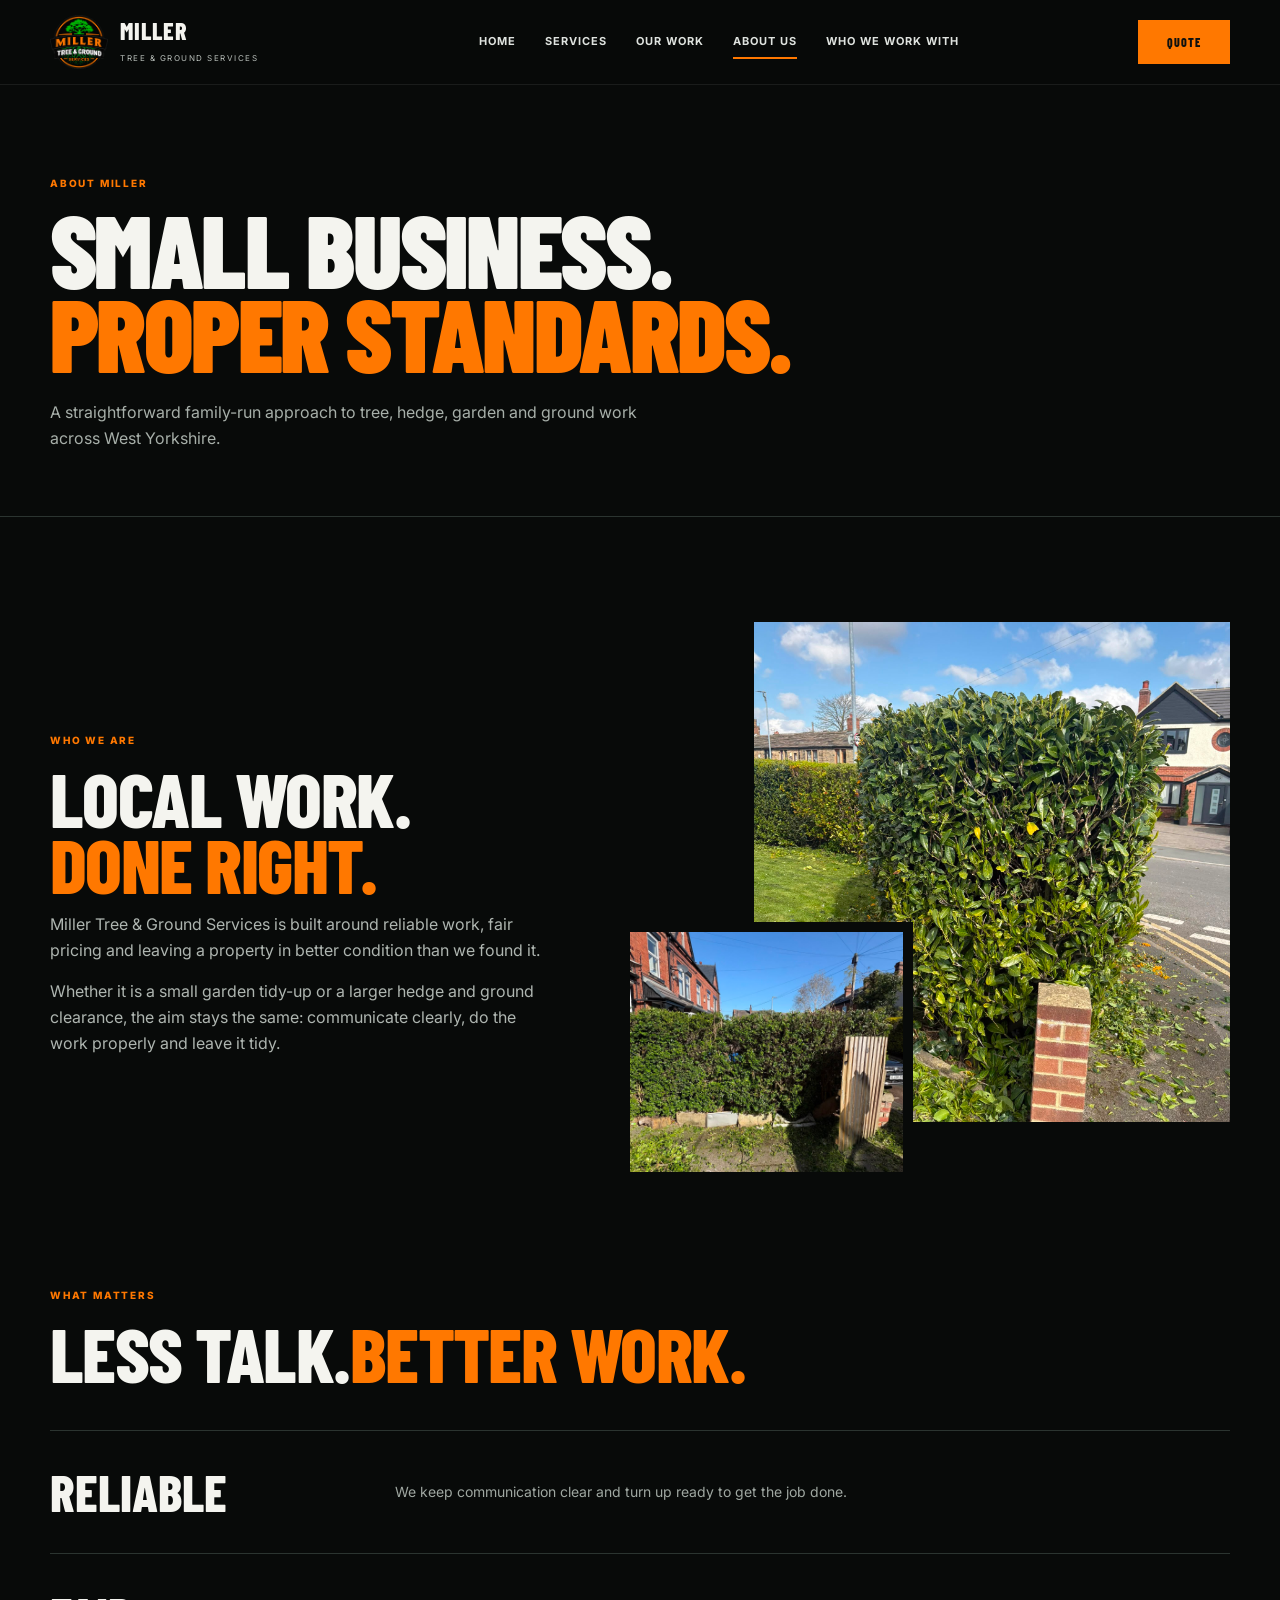
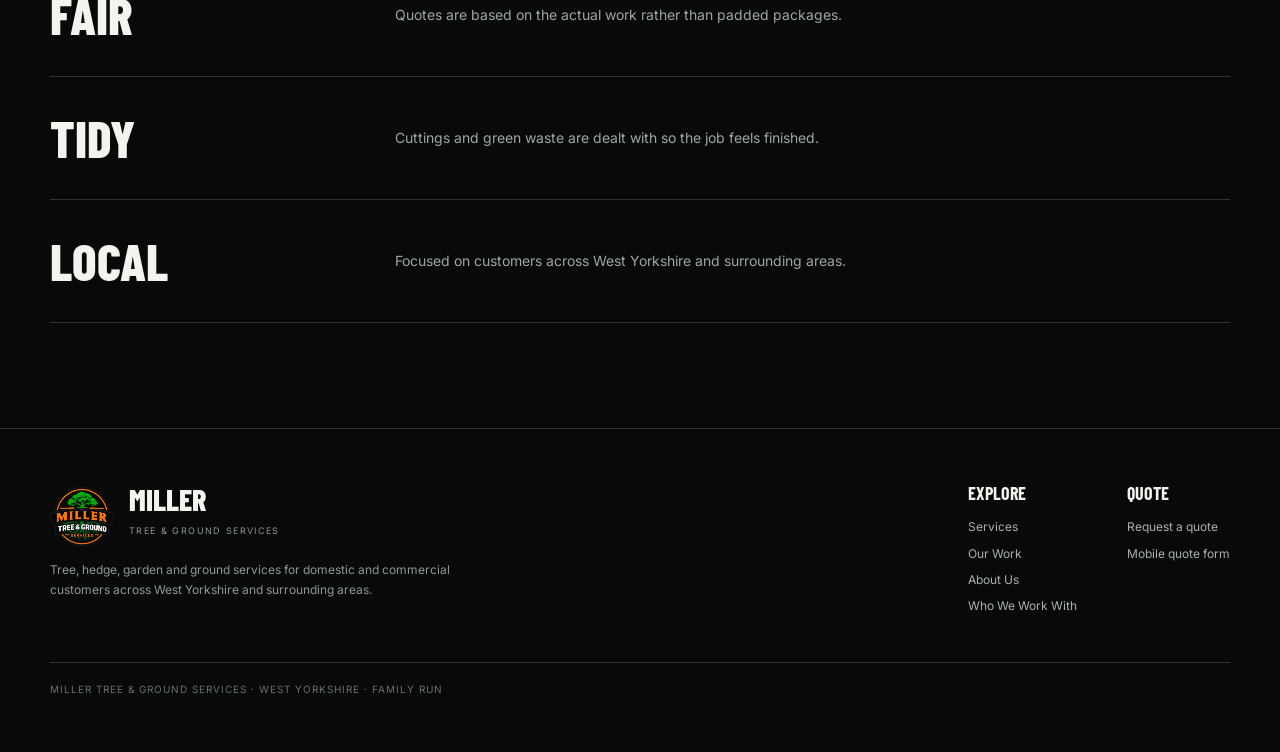
==== commit 1d338615: "h" ====
--- a/about.html
+++ b/about.html
@@ -1,3 +1 @@
-<!doctype html><html lang="en"><head><meta charset="utf-8"><meta name="viewport" content="width=device-width,initial-scale=1"><meta name="description" content="Miller Tree & Ground Services — professional tree, hedge, garden and ground services across West Yorkshire."><title>About | Miller Tree & Ground Services</title><link rel="icon" href="images/logo.png"><link rel="stylesheet" href="style.css"></head><body>
-<header class="site-header"><div class="wrap nav"><a class="brand" href="index.html"><img src="images/logo.png" alt="Miller Tree & Ground Services logo"><span><strong>MILLER</strong><span>TREE & GROUND SERVICES</span></span></a><nav class="navlinks"><a href="index.html" class="">Home</a><a href="services.html" class="">Services</a><a href="our-work.html" class="">Our Work</a><a href="about.html" class="active">About Us</a><a href="who-we-work-with.html" class="">Who We Work With</a></nav><div class="nav-qr"><span>Desktop quote</span><b>Scan the QR</b></div><button class="mobile-toggle" aria-label="Open menu" onclick="document.body.classList.toggle('menu-open')">≡</button></div><div class="mobile-nav"><a href="index.html">Home</a><a href="services.html">Services</a><a href="our-work.html">Our Work</a><a href="about.html">About Us</a><a href="who-we-work-with.html">Who We Work With</a><a href="quote.html">Get a Quote</a></div></header>
-<main><section class="page-hero"><div class="wrap"><div class="kicker">About Miller</div><h1 class="page-title">Small business.<span>Proper standards.</span></h1><p>A straightforward family-run approach to tree, hedge, garden and ground work across West Yorkshire.</p></div></section><section class="section"><div class="wrap split"><div class="copy"><div class="kicker">Who we are</div><h2>Local work. <span>Done right.</span></h2><p>Miller Tree & Ground Services is built around reliable work, fair pricing and leaving a property in better condition than we found it.</p><p>Whether it is a small garden tidy-up or a larger hedge and ground clearance, the aim stays the same: communicate clearly, do the work properly and leave it tidy.</p></div><div class="image-stack"><img src="images/IMG_4814.jpeg" alt="Finished hedge work"><img src="images/IMG_4788.jpeg" alt="Garden work before clearance"></div></div></section><section class="section" style="padding-top:0"><div class="wrap"><div class="section-head"><div><div class="kicker">What matters</div><h2>Less talk.<span>Better work.</span></h2></div></div><div class="services-grid"><article class="service"><div class="service-num">01</div><h3>Reliable</h3><p>We keep communication clear and turn up ready to get the job done.</p></article><article class="service"><div class="service-num">02</div><h3>Fair</h3><p>Quotes are based on the actual work rather than padded packages.</p></article><article class="service"><div class="service-num">03</div><h3>Tidy</h3><p>Cuttings and green waste are dealt with so the job feels finished.</p></article><article class="service"><div class="service-num">04</div><h3>Local</h3><p>Focused on customers across West Yorkshire and surrounding areas.</p></article></div></div></section></main><footer class="footer"><div class="wrap footer-grid"><div><div class="footer-brand"><img src="images/logo.png" alt=""><div><strong>MILLER</strong><span>TREE & GROUND SERVICES</span></div></div><p>Tree, hedge, garden and ground services for domestic and commercial customers across West Yorkshire and surrounding areas.</p></div><div><h4>Explore</h4><a href="services.html">Services</a><a href="our-work.html">Our Work</a><a href="about.html">About Us</a><a href="who-we-work-with.html">Who We Work With</a></div><div><h4>Quote</h4><a href="quote.html">Request a quote</a><a href="index.html#quote">Mobile quote form</a></div></div><div class="wrap copyright">Miller Tree & Ground Services · West Yorkshire · Family run</div></footer><style>.mobile-nav{display:none}.menu-open .mobile-nav{display:flex;position:absolute;top:72px;left:0;right:0;background:#0b0d0d;border-bottom:1px solid #2c3531;padding:15px;flex-direction:column}.mobile-nav a{padding:13px 15px;text-transform:uppercase;font-size:11px;font-weight:800;border-bottom:1px solid #1d2421}.mobile-nav a:last-child{color:#ff7800}.mobile-toggle{line-height:1}</style></body></html>+<!doctype html><html lang="en"><head><meta charset="utf-8"><meta name="viewport" content="width=device-width,initial-scale=1"><meta name="description" content="About Miller Tree & Ground Services — a straightforward family-run outdoor services business in West Yorkshire."><title>About | Miller Tree & Ground Services</title><link rel="icon" href="images/logo.png"><link rel="stylesheet" href="style.css"></head><body><header class="site-header"><div class="wrap nav"><a class="brand" href="index.html"><img src="images/logo.png" alt="Miller Tree & Ground Services logo"><span><strong>MILLER</strong><span>TREE & GROUND SERVICES</span></span></a><nav class="navlinks"><a href="index.html" class="">Home</a><a href="services.html" class="">Services</a><a href="our-work.html" class="">Our Work</a><a href="about.html" class="active">About Us</a><a href="who-we-work-with.html" class="">Who We Work With</a></nav><button class="quote-trigger desktop-quote" type="button" data-quote-trigger>Quote</button><button class="mobile-toggle" aria-label="Open menu" onclick="document.body.classList.toggle('menu-open')">≡</button></div><div class="mobile-nav"><a href="index.html">Home</a><a href="services.html">Services</a><a href="our-work.html">Our Work</a><a href="about.html">About Us</a><a href="who-we-work-with.html">Who We Work With</a><a href="quote.html">Get a Quote</a></div></header><main><section class="page-hero"><div class="wrap"><div class="kicker">About Miller</div><h1 class="page-title">Small business.<span>Proper standards.</span></h1><p>A straightforward family-run approach to tree, hedge, garden and ground work across West Yorkshire.</p></div></section><section class="section"><div class="wrap split"><div class="copy"><div class="kicker">Who we are</div><h2>Local work. <span>Done right.</span></h2><p>Miller Tree & Ground Services is built around reliable work, fair pricing and leaving a property in better condition than we found it.</p><p>Whether it is a small garden tidy-up or a larger hedge and ground clearance, the aim stays the same: communicate clearly, do the work properly and leave it tidy.</p></div><div class="image-stack"><img src="images/IMG_4814.jpeg" alt="Finished hedge work"><img src="images/IMG_4788.jpeg" alt="Garden work"></div></div></section><section class="section" style="padding-top:0"><div class="wrap"><div class="section-head"><div><div class="kicker">What matters</div><h2>Less talk.<span>Better work.</span></h2></div></div><div class="service-list"><article class="service-row"><h3>Reliable</h3><p>We keep communication clear and turn up ready to get the job done.</p></article><article class="service-row"><h3>Fair</h3><p>Quotes are based on the actual work rather than padded packages.</p></article><article class="service-row"><h3>Tidy</h3><p>Cuttings and green waste are dealt with so the job feels finished.</p></article><article class="service-row"><h3>Local</h3><p>Focused on customers across West Yorkshire and surrounding areas.</p></article></div></div></section></main><div class="quote-modal" id="quote-modal" aria-hidden="true"><button class="quote-modal-close" type="button" aria-label="Close quote window" data-quote-close>×</button><div class="quote-modal-inner"><div class="quote-modal-copy"><div class="kicker">Desktop quote</div><h2>Get your <span>free quote.</span></h2><p>Use your phone camera to scan the code. It opens the mobile quote form so you can send the job details from the phone you have your photos on.</p></div><div class="quote-modal-qr"><img src="assets/quote-qr.png" alt="QR code for the mobile quote form"><strong>Scan to quote</strong><small>Use your phone camera</small></div></div></div><footer class="footer"><div class="wrap footer-grid"><div><div class="footer-brand"><img src="images/logo.png" alt=""><div><strong>MILLER</strong><span>TREE & GROUND SERVICES</span></div></div><p>Tree, hedge, garden and ground services for domestic and commercial customers across West Yorkshire and surrounding areas.</p></div><div><h4>Explore</h4><a href="services.html">Services</a><a href="our-work.html">Our Work</a><a href="about.html">About Us</a><a href="who-we-work-with.html">Who We Work With</a></div><div><h4>Quote</h4><a href="quote.html">Request a quote</a><a href="index.html#quote">Mobile quote form</a></div></div><div class="wrap copyright">Miller Tree & Ground Services · West Yorkshire · Family run</div></footer><script src="site.js"></script></body></html>
--- a/style.css
+++ b/style.css
@@ -1,6 +1,24 @@
-
 @import url('https://fonts.googleapis.com/css2?family=Barlow+Condensed:wght@500;600;700;800;900&family=Inter:wght@400;500;600;700&display=swap');
-:root{--bg:#0b0d0d;--panel:#111514;--panel2:#151a18;--text:#f4f4ef;--muted:#a7ada8;--orange:#ff7800;--green:#48b94a;--line:#2c3531;--max:1180px}
-*{box-sizing:border-box}html{scroll-behavior:smooth}body{margin:0;background:var(--bg);color:var(--text);font-family:Inter,Arial,sans-serif;line-height:1.6}img{max-width:100%;display:block}a{color:inherit;text-decoration:none}button,input,textarea,select{font:inherit}.wrap{width:min(var(--max),calc(100% - 48px));margin:auto}.site-header{position:sticky;top:0;z-index:100;background:rgba(11,13,13,.94);backdrop-filter:blur(14px);border-bottom:1px solid rgba(255,255,255,.07)}.nav{min-height:84px;display:grid;grid-template-columns:180px 1fr 180px;align-items:center;gap:20px}.brand{display:flex;align-items:center;gap:11px}.brand img{width:54px;height:54px;object-fit:contain}.brand strong{font:800 22px/1 'Barlow Condensed';letter-spacing:.04em}.brand span{display:block;font-size:8px;letter-spacing:.18em;color:#b8beb9;margin-top:3px}.navlinks{display:flex;justify-content:center;gap:28px}.navlinks a{font-size:12px;font-weight:700;letter-spacing:.08em;text-transform:uppercase;color:#dfe3df;position:relative;padding:31px 0}.navlinks a:after{content:'';position:absolute;left:0;right:100%;bottom:24px;height:2px;background:var(--orange);transition:.25s}.navlinks a:hover:after,.navlinks a.active:after{right:0}.nav-qr{justify-self:end;text-align:right}.nav-qr span{display:block;font-size:9px;text-transform:uppercase;letter-spacing:.12em;color:#7f8982}.nav-qr b{color:var(--orange);font-size:12px}.mobile-toggle{display:none;background:none;border:0;color:white;font-size:26px}.hero{padding:76px 0 0;position:relative;overflow:hidden}.hero-grid{display:grid;grid-template-columns:1.05fr .95fr;gap:70px;align-items:center;min-height:650px}.eyebrow{font-size:11px;font-weight:800;letter-spacing:.18em;text-transform:uppercase;color:var(--orange);margin-bottom:18px}.hero h1,.page-title{font:900 clamp(64px,8vw,118px)/.82 'Barlow Condensed';letter-spacing:-.025em;text-transform:uppercase;margin:0}.hero h1 span,.page-title span{color:var(--orange);display:block}.hero-copy{max-width:610px;margin-top:30px;color:#c0c6c2;font-size:17px}.hero-actions{display:flex;gap:12px;margin-top:34px}.btn{display:inline-flex;align-items:center;gap:16px;padding:15px 20px;border:1px solid #55615a;font-size:11px;font-weight:800;letter-spacing:.1em;text-transform:uppercase}.btn-primary{background:var(--orange);border-color:var(--orange);color:#111}.btn-secondary:hover{border-color:var(--orange);color:var(--orange)}.hero-meta{display:flex;gap:28px;margin-top:30px;padding-top:22px;border-top:1px solid var(--line);color:#aeb5b0;font-size:11px;text-transform:uppercase;letter-spacing:.09em}.hero-meta b{color:var(--green);margin-right:7px}.hero-photo{position:relative;min-height:620px}.hero-photo-main{position:absolute;right:0;top:0;width:78%;height:550px;object-fit:cover;filter:saturate(.9);border-radius:2px}.hero-photo-small{position:absolute;left:0;bottom:0;width:46%;height:260px;object-fit:cover;border:10px solid var(--bg)}.hero-tag{position:absolute;right:0;bottom:18px;background:var(--orange);color:#111;padding:12px 16px;font:800 19px/1 'Barlow Condensed';text-transform:uppercase}.rule{height:1px;background:var(--line)}.section{padding:105px 0}.section-head{display:flex;justify-content:space-between;align-items:end;gap:30px;margin-bottom:45px}.kicker{font-size:10px;font-weight:800;letter-spacing:.18em;color:var(--green);text-transform:uppercase;margin-bottom:12px}.section h2{font:800 clamp(46px,6vw,78px)/.86 'Barlow Condensed';text-transform:uppercase;margin:0;letter-spacing:-.02em}.section h2 span{color:var(--orange)}.section-intro{max-width:450px;color:#9fa7a1;font-size:14px}.services-grid{display:grid;grid-template-columns:repeat(4,1fr);border-top:1px solid var(--line);border-left:1px solid var(--line)}.service{min-height:290px;padding:28px;border-right:1px solid var(--line);border-bottom:1px solid var(--line);position:relative;transition:.25s;background:linear-gradient(135deg,#0b0d0d,#111514)}.service:hover{background:#151a18;transform:translateY(-3px)}.service-num{font:800 22px/1 'Barlow Condensed';color:var(--orange)}.service h3{font:800 30px/.95 'Barlow Condensed';text-transform:uppercase;margin:75px 0 15px}.service p{color:#9ca59f;font-size:13px;max-width:240px}.service a{position:absolute;bottom:26px;color:var(--orange);font-size:10px;font-weight:800;text-transform:uppercase;letter-spacing:.1em}.split{display:grid;grid-template-columns:.9fr 1.1fr;gap:70px;align-items:center}.copy p{color:#aeb5b0;max-width:560px}.feature-list{margin-top:30px;border-top:1px solid var(--line)}.feature{display:grid;grid-template-columns:70px 1fr;gap:18px;padding:20px 0;border-bottom:1px solid var(--line)}.feature strong{font:800 30px/1 'Barlow Condensed';color:var(--orange)}.feature h3{margin:0 0 5px;font:700 22px/1 'Barlow Condensed';text-transform:uppercase}.feature p{margin:0;font-size:12px;color:#929a95}.image-stack{position:relative;height:560px}.image-stack img:first-child{width:78%;height:500px;object-fit:cover;margin-left:auto}.image-stack img:last-child{position:absolute;left:0;bottom:0;width:48%;height:260px;object-fit:cover;border:10px solid var(--bg)}.work-banner{display:grid;grid-template-columns:1fr 1fr;min-height:520px}.work-copy{background:var(--orange);color:#111;padding:70px;display:flex;flex-direction:column;justify-content:center}.work-copy .kicker{color:#111}.work-copy h2{font:900 clamp(56px,7vw,90px)/.82 'Barlow Condensed';text-transform:uppercase;margin:0}.work-copy p{max-width:450px;color:#2b2b26}.work-image{min-height:520px}.work-image img{width:100%;height:100%;object-fit:cover}.before-after{display:grid;grid-template-columns:1fr 1fr;gap:18px}.ba{background:var(--panel);border:1px solid var(--line)}.ba img{width:100%;height:360px;object-fit:cover}.ba footer{display:flex;justify-content:space-between;padding:17px 18px}.ba b{font:700 24px/1 'Barlow Condensed';text-transform:uppercase}.ba small{color:var(--orange);font-size:9px;font-weight:800;text-transform:uppercase;letter-spacing:.1em}.gallery{display:grid;grid-template-columns:repeat(3,1fr);gap:12px}.gallery img{width:100%;height:300px;object-fit:cover}.gallery .wide{grid-column:span 2}.qr-section{padding:70px 0}.qr-box{display:grid;grid-template-columns:1fr 180px;gap:40px;align-items:center;border:1px solid var(--line);background:#101412;padding:34px}.qr-box h3{font:800 42px/.9 'Barlow Condensed';text-transform:uppercase;margin:0 0 12px}.qr-box p{color:#9fa7a1;margin:0;max-width:650px}.qr-box img{background:white;padding:10px;width:150px;height:150px;justify-self:end}.quote-mobile{display:none}.page-hero{padding:90px 0 65px;border-bottom:1px solid var(--line)}.page-hero p{max-width:600px;color:#a7afa9;margin:25px 0 0}.detail-grid{display:grid;grid-template-columns:1fr 1fr;gap:1px;background:var(--line);border:1px solid var(--line)}.detail{background:var(--panel);padding:36px;min-height:330px}.detail-num{color:var(--orange);font:800 18px 'Barlow Condensed'}.detail h3{font:800 38px/.9 'Barlow Condensed';text-transform:uppercase;margin:80px 0 15px}.detail p{color:#9ca59f;font-size:13px;max-width:430px}.quote-desktop{display:block}.quote-form{max-width:760px;border:1px solid var(--line);background:var(--panel);padding:38px}.form-grid{display:grid;grid-template-columns:1fr 1fr;gap:16px}.field{display:flex;flex-direction:column;gap:7px}.field.full{grid-column:1/-1}.field label{font-size:10px;font-weight:800;letter-spacing:.12em;text-transform:uppercase;color:#b7bdb8}.field input,.field textarea,.field select{background:#0a0d0c;border:1px solid #303934;color:white;padding:13px 14px;outline:none}.field textarea{min-height:150px;resize:vertical}.field input:focus,.field textarea:focus,.field select:focus{border-color:var(--orange)}.form-submit{margin-top:18px}.footer{border-top:1px solid var(--line);padding:55px 0}.footer-grid{display:grid;grid-template-columns:1fr auto auto;gap:50px;align-items:start}.footer-brand{display:flex;gap:15px}.footer-brand img{width:64px;height:64px;object-fit:contain}.footer-brand strong{font:800 30px/1 'Barlow Condensed'}.footer-brand span{display:block;font-size:9px;color:#8f9891;letter-spacing:.15em;margin-top:5px}.footer p{color:#8f9891;font-size:12px;max-width:420px}.footer h4{font:700 18px/1 'Barlow Condensed';text-transform:uppercase;margin:0 0 15px}.footer a{display:block;color:#a9b0ab;font-size:12px;margin:7px 0}.copyright{margin-top:40px;padding-top:18px;border-top:1px solid var(--line);color:#68716b;font-size:10px;text-transform:uppercase;letter-spacing:.1em}
-@media(max-width:900px){.wrap{width:min(var(--max),calc(100% - 30px))}.nav{grid-template-columns:1fr auto;min-height:72px}.brand img{width:46px;height:46px}.brand strong{font-size:19px}.navlinks,.nav-qr{display:none}.mobile-toggle{display:block}.hero{padding-top:30px}.hero-grid{grid-template-columns:1fr;gap:35px;min-height:0}.hero h1{font-size:74px}.hero-copy{font-size:15px}.hero-meta{gap:13px;flex-wrap:wrap}.hero-photo{min-height:420px}.hero-photo-main{width:86%;height:360px}.hero-photo-small{width:52%;height:190px}.hero-tag{bottom:8px;font-size:16px}.section{padding:72px 0}.section-head{display:block}.section-intro{margin-top:18px}.services-grid{grid-template-columns:1fr 1fr}.service{min-height:250px}.service h3{margin-top:55px;font-size:27px}.split{grid-template-columns:1fr;gap:35px}.image-stack{height:430px}.image-stack img:first-child{height:390px}.image-stack img:last-child{height:190px}.work-banner{grid-template-columns:1fr}.work-copy{padding:45px 30px;min-height:380px}.work-image{min-height:380px}.before-after{grid-template-columns:1fr}.ba img{height:300px}.gallery{grid-template-columns:1fr 1fr}.gallery .wide{grid-column:span 2}.qr-section{display:none}.quote-mobile{display:block;padding:70px 0}.quote-mobile .quote-form{padding:25px}.form-grid{grid-template-columns:1fr}.field.full{grid-column:auto}.page-hero{padding:65px 0 45px}.page-title{font-size:70px}.detail-grid{grid-template-columns:1fr}.detail{min-height:260px}.detail h3{margin-top:55px}.footer-grid{grid-template-columns:1fr 1fr}.footer-grid>div:first-child{grid-column:1/-1}}
-@media(max-width:560px){.hero h1{font-size:58px}.hero-actions{flex-direction:column}.btn{justify-content:center}.hero-photo{min-height:350px}.hero-photo-main{height:300px}.hero-photo-small{height:155px}.services-grid{grid-template-columns:1fr}.service{min-height:230px}.gallery{grid-template-columns:1fr}.gallery .wide{grid-column:auto}.gallery img{height:260px}.footer-grid{grid-template-columns:1fr}.footer-grid>div:first-child{grid-column:auto}.section h2{font-size:56px}.page-title{font-size:58px}}
+:root{--bg:#080a09;--panel:#101412;--panel2:#151a18;--text:#f4f4ef;--muted:#a7ada8;--orange:#ff7800;--green:#48b94a;--line:#2b3430;--max:1180px}
+*{box-sizing:border-box}html{scroll-behavior:smooth}body{margin:0;background:var(--bg);color:var(--text);font-family:Inter,Arial,sans-serif;line-height:1.6}body.modal-open{overflow:hidden}img{max-width:100%;display:block}a{color:inherit;text-decoration:none}button,input,textarea,select{font:inherit}.wrap{width:min(var(--max),calc(100% - 48px));margin:auto}
+.site-header{position:sticky;top:0;z-index:100;background:rgba(8,10,9,.96);backdrop-filter:blur(16px);border-bottom:1px solid rgba(255,255,255,.08)}
+.nav{min-height:84px;display:grid;grid-template-columns:250px 1fr auto;align-items:center;gap:24px}.brand{display:flex;align-items:center;gap:12px}.brand img{width:58px;height:58px;object-fit:contain}.brand strong{font:800 24px/1 'Barlow Condensed';letter-spacing:.04em}.brand span span{display:block;font-size:8px;letter-spacing:.19em;color:#b8beb9;margin-top:4px}.navlinks{display:flex;justify-content:center;gap:29px}.navlinks a{font-size:11px;font-weight:700;letter-spacing:.09em;text-transform:uppercase;color:#dfe3df;position:relative;padding:31px 0}.navlinks a:after{content:'';position:absolute;left:0;right:100%;bottom:23px;height:2px;background:var(--orange);transition:.25s}.navlinks a:hover:after,.navlinks a.active:after{right:0}
+.quote-trigger{display:inline-flex;align-items:center;justify-content:center;min-width:92px;height:44px;padding:0 18px;background:var(--orange);color:#10110f;border:1px solid var(--orange);font:800 12px/1 'Barlow Condensed';letter-spacing:.08em;text-transform:uppercase;cursor:pointer;transition:.2s}.quote-trigger:hover{background:#ff8b24;border-color:#ff8b24}.mobile-toggle{display:none;background:none;border:0;color:white;font-size:29px;line-height:1;cursor:pointer}
+.hero{padding:76px 0 0;position:relative;overflow:hidden}.hero-grid{display:grid;grid-template-columns:1.05fr .95fr;gap:70px;align-items:center;min-height:650px}.eyebrow,.kicker{font-size:10px;font-weight:800;letter-spacing:.18em;text-transform:uppercase;color:var(--orange);margin-bottom:16px}.hero h1,.page-title{font:900 clamp(64px,8vw,118px)/.82 'Barlow Condensed';letter-spacing:-.025em;text-transform:uppercase;margin:0}.hero h1 span,.page-title span{color:var(--orange);display:block}.hero-copy{max-width:610px;margin-top:30px;color:#c0c6c2;font-size:17px}.hero-actions{display:flex;gap:12px;margin-top:34px}.btn{display:inline-flex;align-items:center;gap:16px;padding:15px 20px;border:1px solid #55615a;font-size:11px;font-weight:800;letter-spacing:.1em;text-transform:uppercase;cursor:pointer}.btn-primary{background:var(--orange);border-color:var(--orange);color:#111}.btn-secondary:hover{border-color:var(--orange);color:var(--orange)}.hero-meta{display:flex;gap:28px;margin-top:30px;padding-top:22px;border-top:1px solid var(--line);color:#aeb5b0;font-size:11px;text-transform:uppercase;letter-spacing:.09em}.hero-meta b{color:var(--green);margin-right:7px}.hero-photo{position:relative;min-height:620px}.hero-photo-main{position:absolute;right:0;top:0;width:78%;height:550px;object-fit:cover;filter:saturate(.9)}.hero-photo-small{position:absolute;left:0;bottom:0;width:46%;height:260px;object-fit:cover;border:10px solid var(--bg)}.hero-tag{position:absolute;right:0;bottom:18px;background:var(--orange);color:#111;padding:12px 16px;font:800 19px/1 'Barlow Condensed';text-transform:uppercase}.rule{height:1px;background:var(--line)}
+.section{padding:105px 0}.section-head{display:flex;justify-content:space-between;align-items:end;gap:30px;margin-bottom:45px}.section h2{font:800 clamp(46px,6vw,78px)/.86 'Barlow Condensed';text-transform:uppercase;margin:0;letter-spacing:-.02em}.section h2 span{color:var(--orange)}.section-intro{max-width:450px;color:#9fa7a1;font-size:14px}
+.services-grid{display:grid;grid-template-columns:repeat(4,1fr);border-top:1px solid var(--line);border-left:1px solid var(--line)}.service{min-height:290px;padding:28px;border-right:1px solid var(--line);border-bottom:1px solid var(--line);position:relative;background:linear-gradient(135deg,#0b0d0d,#111514)}.service h3{font:800 30px/.95 'Barlow Condensed';text-transform:uppercase;margin:70px 0 15px}.service p{color:#9ca59f;font-size:13px;max-width:240px}.service a{position:absolute;bottom:26px;color:var(--orange);font-size:10px;font-weight:800;text-transform:uppercase;letter-spacing:.1em}
+.split{display:grid;grid-template-columns:.9fr 1.1fr;gap:70px;align-items:center}.copy p{color:#aeb5b0;max-width:560px}.feature-list{margin-top:30px;border-top:1px solid var(--line)}.feature{display:grid;grid-template-columns:70px 1fr;gap:18px;padding:20px 0;border-bottom:1px solid var(--line)}.feature strong{font:800 30px/1 'Barlow Condensed';color:var(--orange)}.feature h3{margin:0 0 5px;font:700 22px/1 'Barlow Condensed';text-transform:uppercase}.feature p{margin:0;font-size:12px;color:#929a95}.image-stack{position:relative;height:560px}.image-stack img:first-child{width:78%;height:500px;object-fit:cover;margin-left:auto}.image-stack img:last-child{position:absolute;left:0;bottom:0;width:48%;height:260px;object-fit:cover;border:10px solid var(--bg)}
+.work-banner{display:grid;grid-template-columns:1fr 1fr;min-height:520px}.work-copy{background:var(--orange);color:#111;padding:70px;display:flex;flex-direction:column;justify-content:center}.work-copy .kicker{color:#111}.work-copy h2{font:900 clamp(56px,7vw,90px)/.82 'Barlow Condensed';text-transform:uppercase;margin:0}.work-copy p{max-width:450px;color:#2b2b26}.work-image{min-height:520px}.work-image img{width:100%;height:100%;object-fit:cover}
+.page-hero{padding:90px 0 65px;border-bottom:1px solid var(--line)}.page-hero p{max-width:600px;color:#a7afa9;margin:25px 0 0}
+/* Services: editorial list, not chunky cards */
+.service-list{border-top:1px solid var(--line)}.service-row{display:grid;grid-template-columns:300px 1fr auto;gap:45px;align-items:center;padding:38px 0;border-bottom:1px solid var(--line)}.service-row h3{font:800 clamp(34px,4vw,55px)/.9 'Barlow Condensed';text-transform:uppercase;margin:0}.service-row p{margin:0;color:#9fa7a1;max-width:580px;font-size:14px}.service-row a{font-size:10px;font-weight:800;letter-spacing:.12em;text-transform:uppercase;color:var(--orange);white-space:nowrap}
+.detail-grid{display:grid;grid-template-columns:1fr 1fr;gap:1px;background:var(--line);border:1px solid var(--line)}.detail{background:var(--panel);padding:36px;min-height:330px}.detail h3{font:800 38px/.9 'Barlow Condensed';text-transform:uppercase;margin:80px 0 15px}.detail p{color:#9ca59f;font-size:13px;max-width:430px}
+/* Gallery */
+.gallery-intro{display:flex;justify-content:space-between;align-items:end;gap:25px;margin-bottom:20px}.gallery-note{font-size:10px;letter-spacing:.12em;text-transform:uppercase;color:#a4aca6}.gallery{display:grid;grid-template-columns:repeat(3,1fr);gap:12px}.gallery img{width:100%;height:300px;object-fit:cover;cursor:pointer;transition:transform .25s,opacity .25s}.gallery img:hover{transform:scale(.985);opacity:.88}.gallery .wide{grid-column:span 2}.lightbox{position:fixed;inset:0;background:rgba(4,5,5,.97);z-index:500;display:none;align-items:center;justify-content:center;padding:40px}.lightbox.is-open{display:flex}.lightbox-image{max-width:min(92vw,1200px);max-height:82vh;object-fit:contain}.lightbox-close,.lightbox-nav{position:absolute;border:0;background:transparent;color:#fff;cursor:pointer;font-size:28px}.lightbox-close{top:20px;right:28px;font-size:36px}.lightbox-nav{top:50%;transform:translateY(-50%);font:400 52px/1 Arial}.lightbox-prev{left:28px}.lightbox-next{right:28px}.lightbox-meta{position:absolute;left:50%;bottom:25px;transform:translateX(-50%);display:flex;gap:18px;align-items:center;color:#fff;text-transform:uppercase;letter-spacing:.12em;font-size:10px}.lightbox-swipe{color:var(--orange)}.lightbox-counter{color:#8f9892}
+/* Desktop quote button -> QR modal */
+.quote-modal{position:fixed;inset:0;background:rgba(3,4,4,.96);z-index:450;display:none;align-items:center;justify-content:center;padding:30px}.quote-modal.is-open{display:flex}.quote-modal-inner{width:min(850px,92vw);border:1px solid #344039;background:#0d100f;display:grid;grid-template-columns:1fr 360px;min-height:480px}.quote-modal-copy{padding:60px;display:flex;flex-direction:column;justify-content:center}.quote-modal-copy h2{font:900 clamp(56px,7vw,92px)/.82 'Barlow Condensed';text-transform:uppercase;margin:0}.quote-modal-copy h2 span{display:block;color:var(--orange)}.quote-modal-copy p{color:#a4aca6;max-width:450px;margin:25px 0 0}.quote-modal-qr{background:#111613;display:flex;flex-direction:column;align-items:center;justify-content:center;padding:40px;border-left:1px solid var(--line)}.quote-modal-qr img{width:260px;height:260px;background:white;padding:14px}.quote-modal-qr strong{font:800 30px/1 'Barlow Condensed';text-transform:uppercase;margin-top:22px}.quote-modal-qr small{color:var(--orange);font-size:10px;font-weight:800;letter-spacing:.12em;text-transform:uppercase;margin-top:8px}.quote-modal-close{position:absolute;top:24px;right:30px;border:0;background:none;color:white;font-size:34px;cursor:pointer}
+.quote-mobile{display:none}.quote-desktop{display:block}.qr-box{display:grid;grid-template-columns:1fr 180px;gap:40px;align-items:center;border:1px solid var(--line);background:#101412;padding:34px}.qr-box h3{font:800 42px/.9 'Barlow Condensed';text-transform:uppercase;margin:0 0 12px}.qr-box p{color:#9fa7a1;margin:0;max-width:650px}.qr-box img{background:white;padding:10px;width:150px;height:150px;justify-self:end}
+.quote-form{max-width:760px;border:1px solid var(--line);background:var(--panel);padding:38px}.form-grid{display:grid;grid-template-columns:1fr 1fr;gap:16px}.field{display:flex;flex-direction:column;gap:7px}.field.full{grid-column:1/-1}.field label{font-size:10px;font-weight:800;letter-spacing:.12em;text-transform:uppercase;color:#b7bdb8}.field input,.field textarea,.field select{background:#0a0d0c;border:1px solid #303934;color:white;padding:13px 14px;outline:none}.field textarea{min-height:150px;resize:vertical}.field input:focus,.field textarea:focus,.field select:focus{border-color:var(--orange)}.form-submit{margin-top:18px}
+.footer{border-top:1px solid var(--line);padding:55px 0}.footer-grid{display:grid;grid-template-columns:1fr auto auto;gap:50px;align-items:start}.footer-brand{display:flex;gap:15px}.footer-brand img{width:64px;height:64px;object-fit:contain}.footer-brand strong{font:800 30px/1 'Barlow Condensed'}.footer-brand span{display:block;font-size:9px;color:#8f9891;letter-spacing:.15em;margin-top:5px}.footer p{color:#8f9891;font-size:12px;max-width:420px}.footer h4{font:700 18px/1 'Barlow Condensed';text-transform:uppercase;margin:0 0 15px}.footer a{display:block;color:#a9b0ab;font-size:12px;margin:7px 0}.copyright{margin-top:40px;padding-top:18px;border-top:1px solid var(--line);color:#68716b;font-size:10px;text-transform:uppercase;letter-spacing:.1em}
+.mobile-nav{display:none}
+@media(max-width:900px){.wrap{width:min(var(--max),calc(100% - 30px))}.nav{grid-template-columns:1fr auto;min-height:72px}.brand img{width:46px;height:46px}.brand strong{font-size:19px}.navlinks,.desktop-quote{display:none}.mobile-toggle{display:block}.hero{padding-top:30px}.hero-grid{grid-template-columns:1fr;gap:35px;min-height:0}.hero h1{font-size:74px}.hero-copy{font-size:15px}.hero-meta{gap:13px;flex-wrap:wrap}.hero-photo{min-height:420px}.hero-photo-main{width:86%;height:360px}.hero-photo-small{width:52%;height:190px}.hero-tag{bottom:8px;font-size:16px}.section{padding:72px 0}.section-head{display:block}.section-intro{margin-top:18px}.services-grid{grid-template-columns:1fr 1fr}.service{min-height:250px}.service h3{margin-top:55px;font-size:27px}.split{grid-template-columns:1fr;gap:35px}.image-stack{height:430px}.image-stack img:first-child{height:390px}.image-stack img:last-child{height:190px}.work-banner{grid-template-columns:1fr}.work-copy{padding:45px 30px;min-height:380px}.work-image{min-height:380px}.service-list{border-top:1px solid var(--line)}.service-row{grid-template-columns:1fr;gap:14px;padding:34px 0}.service-row h3{font-size:43px}.service-row p{font-size:14px}.service-row a{margin-top:5px}.detail-grid{grid-template-columns:1fr}.detail{min-height:250px;padding:28px}.detail h3{margin:35px 0 14px}.gallery-intro{display:block}.gallery-note{margin-top:10px}.gallery{grid-template-columns:1fr 1fr}.gallery .wide{grid-column:span 2}.gallery img{height:220px}.lightbox{padding:15px}.lightbox-image{max-width:94vw;max-height:76vh}.lightbox-nav{font-size:42px}.lightbox-prev{left:8px}.lightbox-next{right:8px}.lightbox-meta{bottom:15px}.quote-modal{display:none!important}.quote-desktop{display:none}.quote-mobile{display:block;padding:70px 0}.quote-mobile .quote-form{max-width:none}.qr-box{display:none}.form-grid{grid-template-columns:1fr}.field.full{grid-column:auto}.mobile-nav{display:none}.menu-open .mobile-nav{display:flex;position:absolute;top:72px;left:0;right:0;background:#0b0d0d;border-bottom:1px solid #2c3531;padding:15px;flex-direction:column}.mobile-nav a{padding:13px 15px;text-transform:uppercase;font-size:11px;font-weight:800;border-bottom:1px solid #1d2421}.mobile-nav a:last-child{color:var(--orange)}.footer-grid{grid-template-columns:1fr 1fr;gap:30px}.footer-grid>div:first-child{grid-column:1/-1}}
